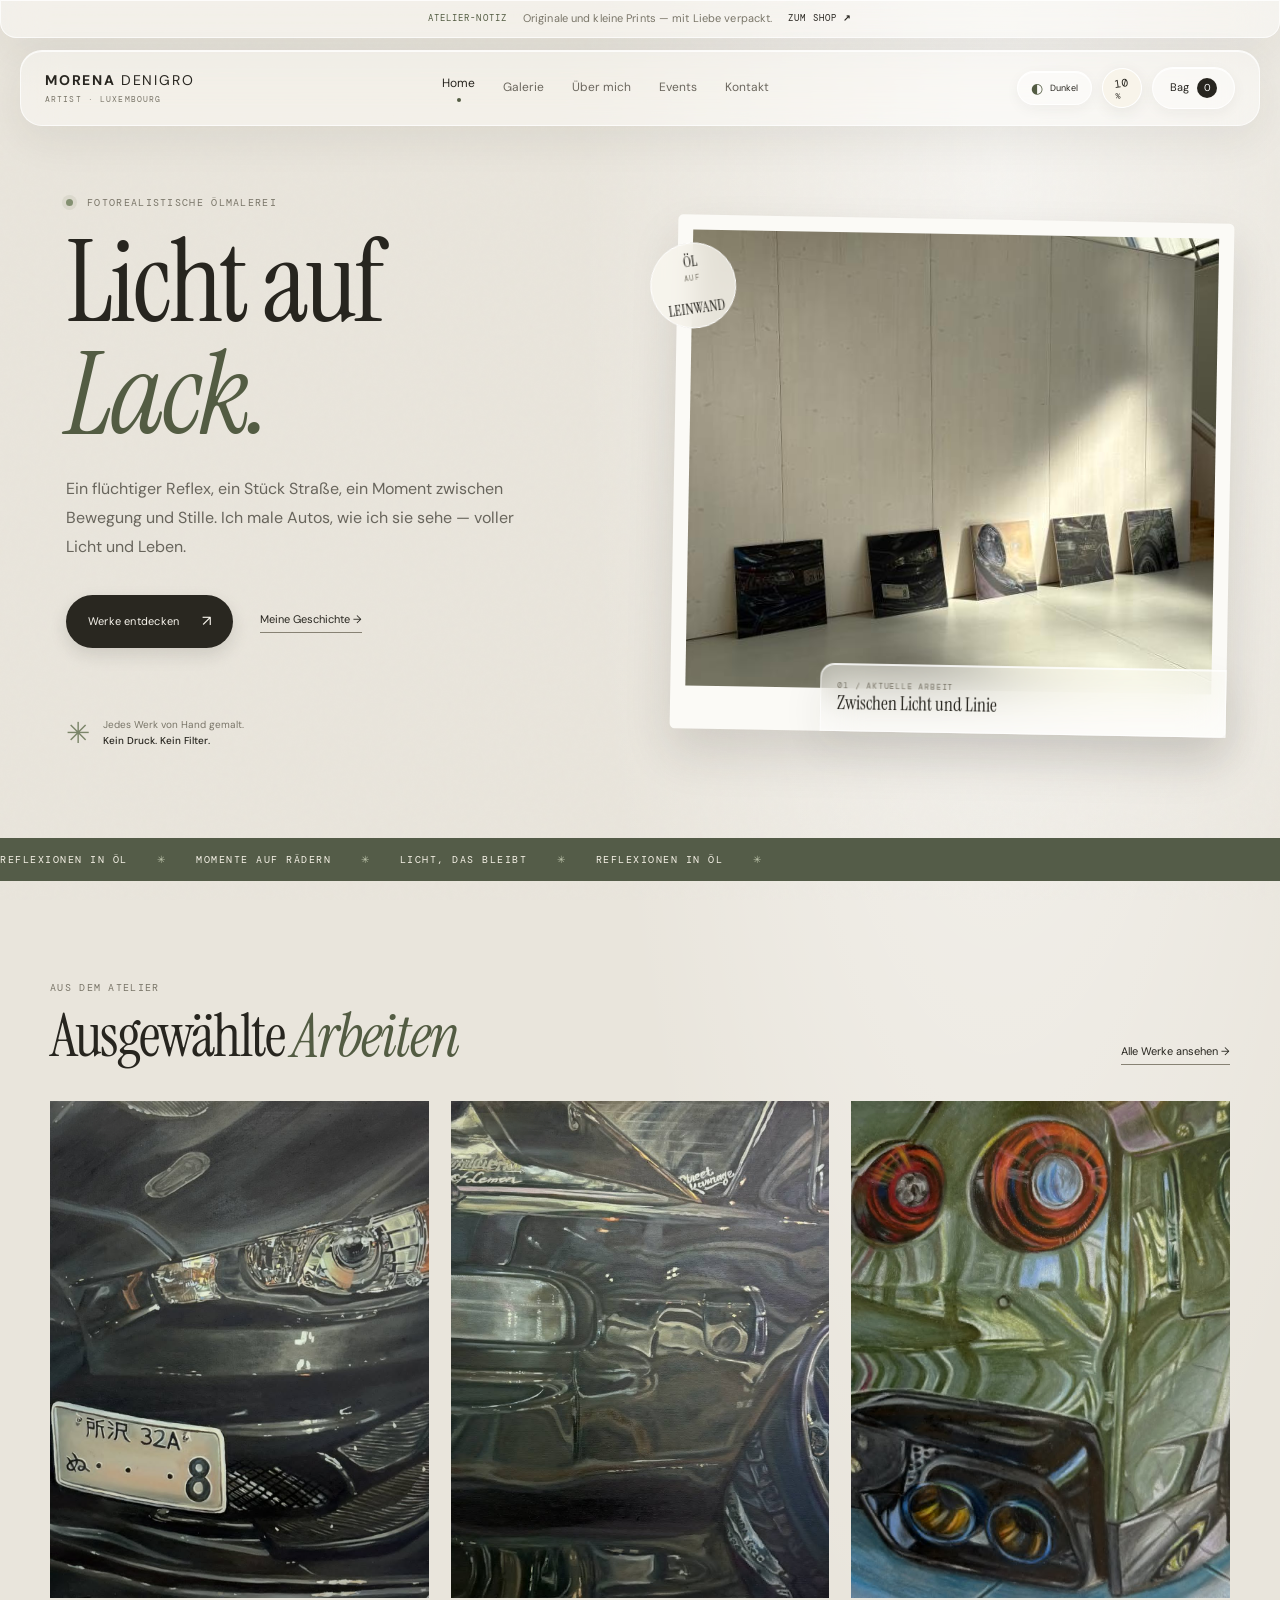
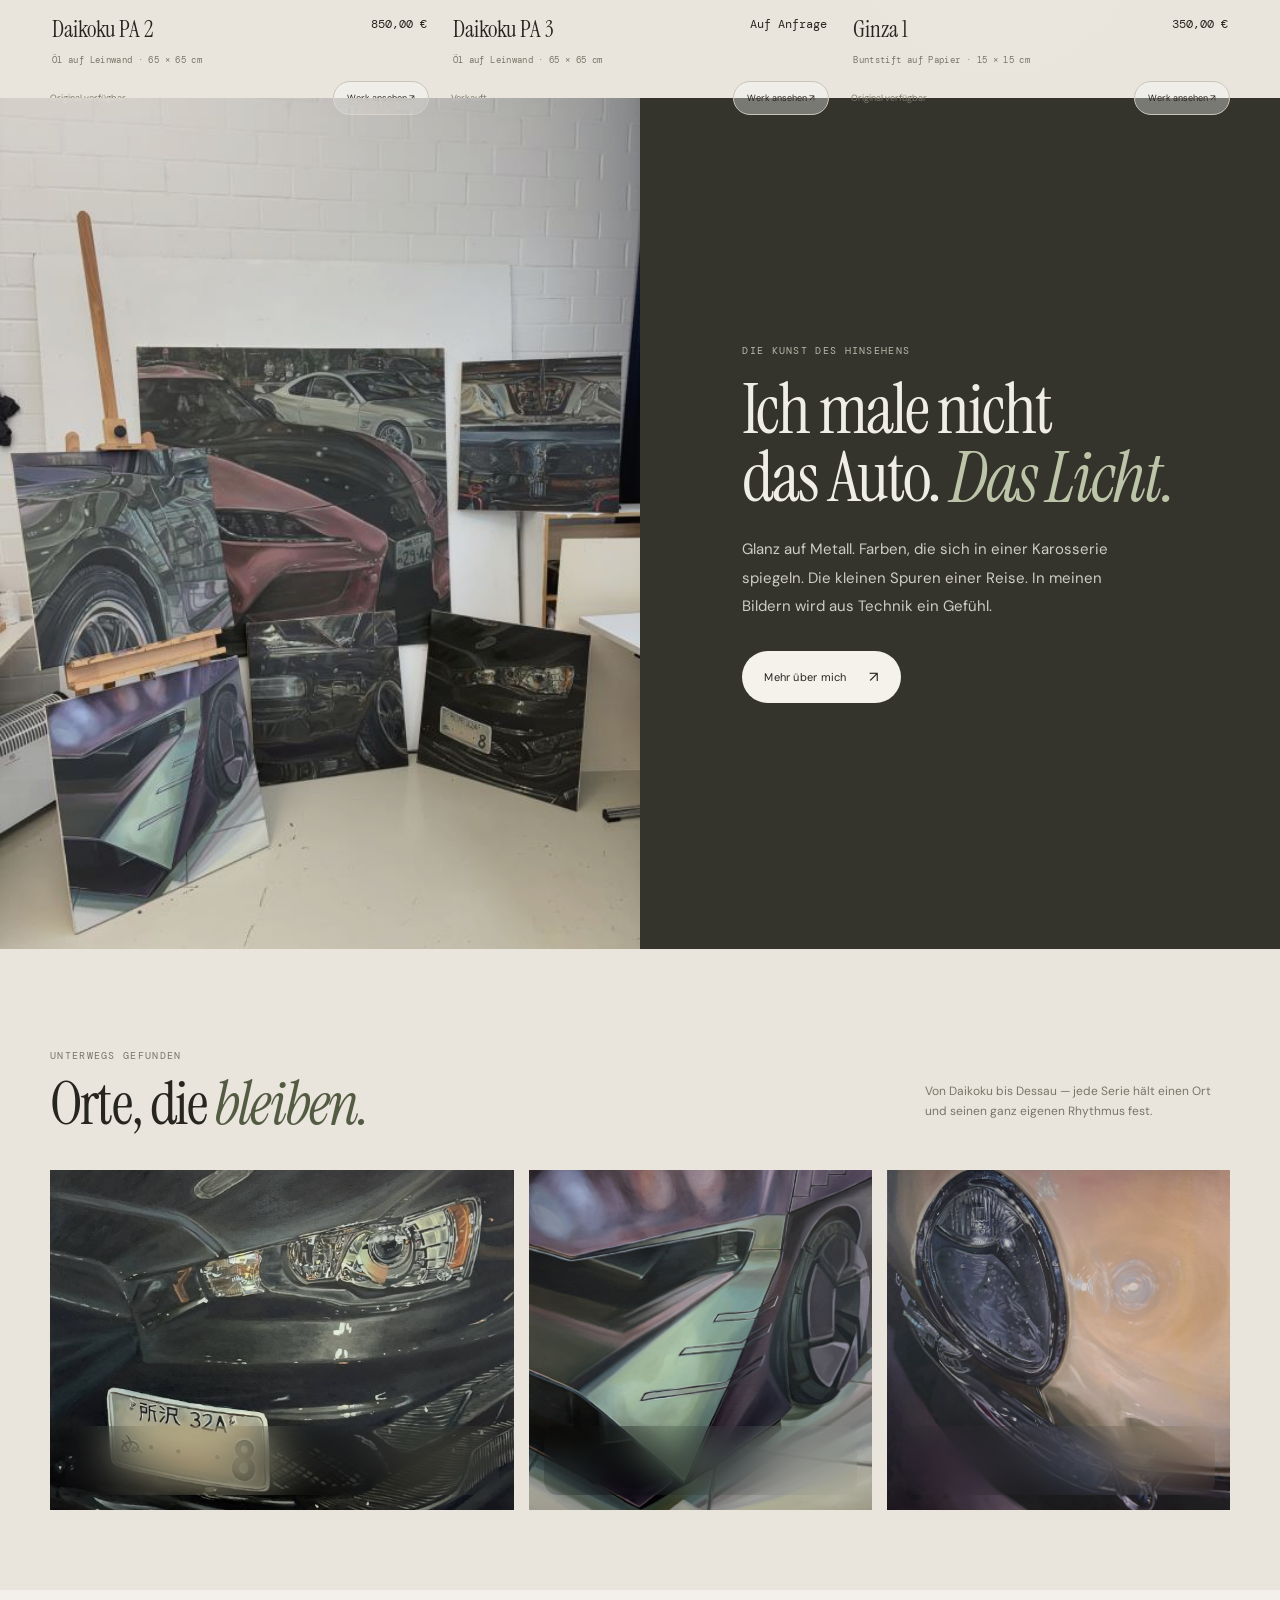
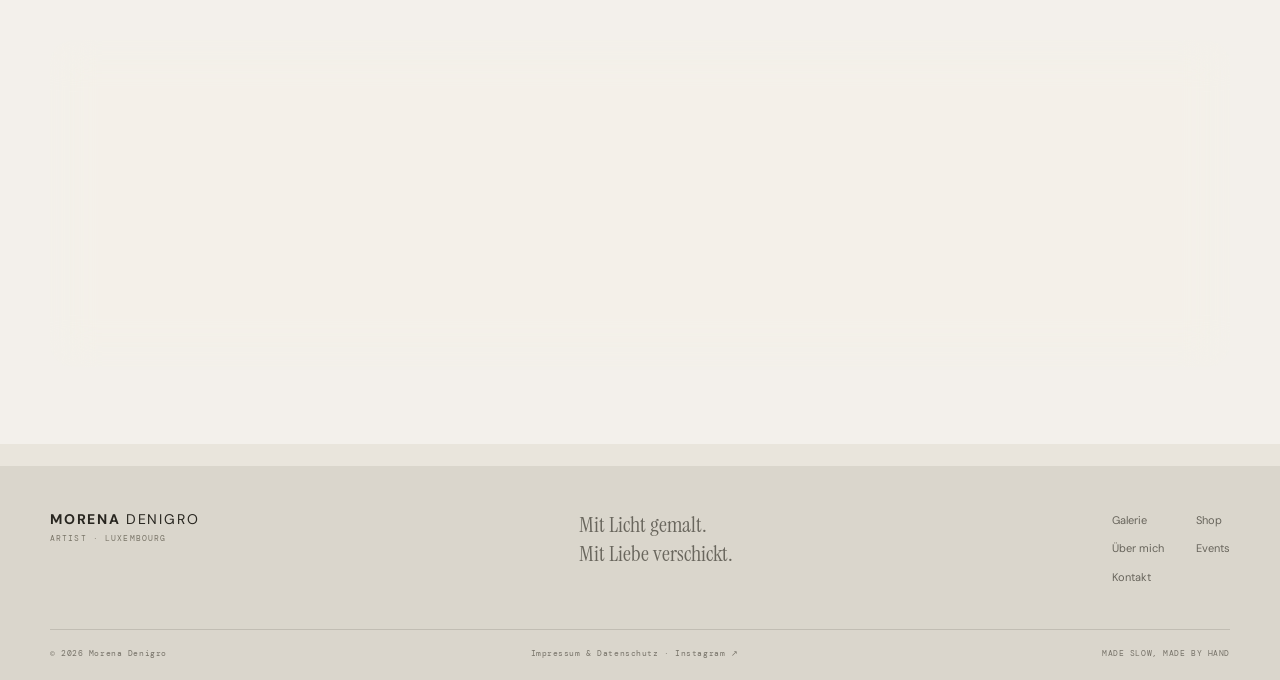
==== index.html @ 73797543 "Publish Morena Denigro artist site" ====
<!doctype html><html lang="de"><head><meta charset="utf-8"><meta name="viewport" content="width=device-width,initial-scale=1"><meta name="theme-color" content="#e9e5dc"><title>Morena Denigro — Licht auf Lack</title><meta name="description" content="Fotorealistische Ölmalerei von Morena Denigro. Originale, Prints und Einblicke ins Atelier."><link rel="preconnect" href="https://fonts.googleapis.com"><link rel="preconnect" href="https://fonts.gstatic.com" crossorigin><link href="https://fonts.googleapis.com/css2?family=DM+Mono:wght@400;500&family=DM+Sans:wght@400;500;600;700&family=Instrument+Serif:ital@0;1&display=swap" rel="stylesheet"><link rel="stylesheet" href="style.css"><script defer src="app.js"></script></head><body><div class="announcement glass"><span>Atelier-Notiz</span><p>Originale und kleine Prints — mit Liebe verpackt.</p><a href="shop.html">Zum Shop <b>↗</b></a></div><header class="site-header glass"><a class="wordmark" href="index.html">MORENA <i>DENIGRO</i><small>ARTIST · LUXEMBOURG</small></a><button class="menu-toggle" aria-label="Menü öffnen">☰</button><nav><a class="active" href="index.html">Home</a><a href="galerie.html">Galerie</a><a href="about.html">Über mich</a><a href="events.html">Events</a><a href="contact.html">Kontakt</a></nav><div class="header-actions"><a class="sale-pill" href="#newsletter">10<span>%</span></a><button class="cart-open glass-button" aria-label="Warenkorb öffnen">Bag <span class="cart-count">0</span></button></div></header>
<main><section class="hero wrap"><div class="hero-copy"><p class="eyebrow"><span class="dot"></span> FOTOREALISTISCHE ÖLMALEREI</p><h1>Licht auf<br><em>Lack.</em></h1><p class="lede">Ein flüchtiger Reflex, ein Stück Straße, ein Moment zwischen Bewegung und Stille. Ich male Autos, wie ich sie sehe — voller Licht und Leben.</p><div class="hero-links"><a class="button button-dark" href="galerie.html">Werke entdecken <span>↗</span></a><a class="text-link" href="about.html">Meine Geschichte <span>→</span></a></div><div class="hero-note"><span class="scribble">✳</span><span>Jedes Werk von Hand gemalt.<br><b>Kein Druck. Kein Filter.</b></span></div></div><div class="hero-art"><img src="bilder/aktuelle-arbeit.jpg" alt="Morenas aktuelle fotorealistische Malerei" fetchpriority="high"><div class="image-caption glass"><span>01 / AKTUELLE ARBEIT</span><b>Zwischen Licht und Linie</b></div><div class="round-seal">ÖL<br><small>AUF</small><br>LEINWAND</div></div></section>
<section class="ticker"><div>REFLEXIONEN IN ÖL <span>✳</span> MOMENTE AUF RÄDERN <span>✳</span> LICHT, DAS BLEIBT <span>✳</span> REFLEXIONEN IN ÖL <span>✳</span></div></section>
<section class="section wrap"><div class="section-head"><div><p class="eyebrow">AUS DEM ATELIER</p><h2>Ausgewählte <em>Arbeiten</em></h2></div><a class="text-link" href="galerie.html">Alle Werke ansehen →</a></div><div class="art-grid featured-grid" data-art-grid="featured"></div></section>
<section class="story-band"><div class="story-image"><img src="bilder/home-atelier.jpg" alt="Einblick in Morenas Atelier" loading="lazy"></div><div class="story-copy"><p class="eyebrow">DIE KUNST DES HINSEHENS</p><h2>Ich male nicht<br>das Auto. <em>Das Licht.</em></h2><p>Glanz auf Metall. Farben, die sich in einer Karosserie spiegeln. Die kleinen Spuren einer Reise. In meinen Bildern wird aus Technik ein Gefühl.</p><a class="button button-light" href="about.html">Mehr über mich <span>↗</span></a></div></section>
<section class="section wrap series-section"><div class="section-head"><div><p class="eyebrow">UNTERWEGS GEFUNDEN</p><h2>Orte, die <em>bleiben.</em></h2></div><p class="section-blurb">Von Daikoku bis Dessau — jede Serie hält einen Ort und seinen ganz eigenen Rhythmus fest.</p></div><div class="series-grid"><a href="galerie.html#daikoku" class="series-card series-one"><img src="bilder/daikoku-2.jpg" alt="Daikoku PA Serie"><span class="glass">01 · JAPAN <b>Daikoku PA</b></span></a><a href="galerie.html#ginza" class="series-card series-two"><img src="bilder/ginza-3.jpg" alt="Ginza Serie"><span class="glass">02 · TOKYO <b>Ginza</b></span></a><a href="galerie.html#singen" class="series-card series-three"><img src="bilder/singen-1.jpg" alt="Singen Serie"><span class="glass">03 · DEUTSCHLAND <b>Singen</b></span></a></div></section>
<section class="newsletter" id="newsletter"><div class="newsletter-inner glass"><div><p class="eyebrow">EIN KLEINES DANKESCHÖN</p><h2>Ein Stück Kunst.<br><em>Zehn Prozent weniger.</em></h2><p>Trag dich mit deiner E-Mail ein und erhalte deinen persönlichen 10%-Gutscheincode für den Shop.</p></div><form class="newsletter-form"><label class="sr-only" for="newsletter-email">Deine E-Mail-Adresse</label><input id="newsletter-email" type="email" placeholder="Deine E-Mail-Adresse" required><button class="button button-dark" type="submit">10% sichern <span>↗</span></button><small>Mit der Anmeldung stimmst du dem Erhalt von Atelier-Post zu.</small><output aria-live="polite"></output></form><span class="newsletter-percent">10%</span></div></section></main>
<footer class="footer"><div class="footer-top"><a class="wordmark" href="index.html">MORENA <i>DENIGRO</i><small>ARTIST · LUXEMBOURG</small></a><p>Mit Licht gemalt.<br>Mit Liebe verschickt.</p><div class="footer-links"><a href="galerie.html">Galerie</a><a href="shop.html">Shop</a><a href="about.html">Über mich</a><a href="events.html">Events</a><a href="contact.html">Kontakt</a></div></div><div class="footer-bottom"><span>© 2026 Morena Denigro</span><span><a href="legal.html">Impressum & Datenschutz</a> · <a href="https://instagram.com/_morenart_" target="_blank" rel="noreferrer">Instagram ↗</a></span><span>MADE SLOW, MADE BY HAND</span></div></footer><div class="cart-overlay" aria-hidden="true"><aside class="cart-panel glass" aria-label="Warenkorb"><div class="cart-heading"><div><p class="eyebrow">DEINE AUSWAHL</p><h2>Warenkorb <span class="cart-count">0</span></h2></div><button class="cart-close" aria-label="Warenkorb schließen">×</button></div><div class="cart-content"></div></aside></div><div class="toast" aria-live="polite"></div></body></html>
---- style.css ----
@import url('https://fonts.googleapis.com/css2?family=DM+Mono:wght@400;500&family=DM+Sans:wght@400;500;600;700&family=Instrument+Serif:ital@0;1&display=swap');
:root{--paper:#e9e5dc;--ink:#27251f;--muted:#797568;--line:#c9c4b8;--moss:#535c43;--cream:#f5f2eb;--serif:'Instrument Serif',Georgia,serif;--sans:'DM Sans',Arial,sans-serif;--mono:'DM Mono',monospace;--wrap:1180px;--ease:cubic-bezier(.22,.7,.22,1)}*{box-sizing:border-box}html{scroll-behavior:smooth}body{margin:0;background:radial-gradient(ellipse at 78% 4%,rgba(255,255,255,.58),transparent 30%),var(--paper);color:var(--ink);font-family:var(--sans);font-size:15px;line-height:1.65}body:before{content:"";position:fixed;inset:0;pointer-events:none;opacity:.09;z-index:-1;background-image:url("data:image/svg+xml,%3Csvg viewBox='0 0 180 180' xmlns='http://www.w3.org/2000/svg'%3E%3Cfilter id='n'%3E%3CfeTurbulence type='fractalNoise' baseFrequency='.8' numOctaves='3' stitchTiles='stitch'/%3E%3C/filter%3E%3Crect width='100%25' height='100%25' filter='url(%23n)' opacity='.22'/%3E%3C/svg%3E")}img{display:block;max-width:100%}a{color:inherit;text-decoration:none}button,input,textarea,select{font:inherit}button{color:inherit}.wrap{width:min(var(--wrap),calc(100% - 56px));margin-inline:auto}.glass{background:rgba(255,255,255,.44);border:1px solid rgba(255,255,255,.7);box-shadow:0 14px 42px rgba(40,37,30,.07),inset 0 1px rgba(255,255,255,.8);backdrop-filter:blur(22px) saturate(145%);-webkit-backdrop-filter:blur(22px) saturate(145%)}.glass-button{border:1px solid rgba(255,255,255,.85);background:rgba(255,255,255,.4);border-radius:99px;padding:10px 17px;cursor:pointer;box-shadow:inset 0 1px rgba(255,255,255,.9),0 4px 14px #28251f0d;transition:.25s}.glass-button:hover{background:#fff9;transform:translateY(-2px)}.announcement{height:38px;border-radius:0 0 16px 16px;border-top:0;display:flex;align-items:center;justify-content:center;gap:16px;font-size:11px;color:var(--muted);letter-spacing:.01em}.announcement>span,.announcement>a{font-family:var(--mono);font-size:9px;letter-spacing:.12em;text-transform:uppercase}.announcement>span{color:var(--moss)}.announcement p{margin:0}.announcement a{color:var(--ink)}.site-header{z-index:20;position:sticky;top:12px;width:min(1240px,calc(100% - 40px));margin:12px auto 0;min-height:76px;border-radius:22px;padding:10px 24px;display:flex;align-items:center;justify-content:space-between;gap:24px}.wordmark{font-size:14px;font-weight:700;letter-spacing:.13em;line-height:1.2;white-space:nowrap}.wordmark i{font-style:normal;font-weight:400}.wordmark small{display:block;margin-top:5px;font:8px var(--mono);letter-spacing:.14em;color:var(--muted)}nav{display:flex;align-items:center;gap:28px}nav a{font-size:12px;color:#6b675e;transition:color .2s}nav a:hover,nav a.active{color:var(--ink)}nav a.active:after{content:"";display:block;margin:5px auto 0;width:4px;height:4px;background:var(--moss);border-radius:50%}.header-actions{display:flex;align-items:center;gap:10px}.sale-pill{width:40px;height:40px;display:grid;place-content:center;border-radius:50%;font:11px var(--mono);background:#f8f4ea;border:1px solid #fff;box-shadow:0 4px 15px #342f2314;transform:rotate(-8deg)}.sale-pill span{font-size:8px;display:inline}.cart-open{font-size:11px}.cart-count{display:inline-grid;place-items:center;margin-left:5px;min-width:20px;height:20px;border-radius:20px;background:var(--ink);color:white;font-size:10px}.menu-toggle{display:none;background:none;border:0;font-size:20px}.eyebrow{font:10px var(--mono);letter-spacing:.13em;text-transform:uppercase;color:var(--muted);margin:0 0 18px}.dot{display:inline-block;background:#849071;width:7px;height:7px;border-radius:50%;margin-right:7px;box-shadow:0 0 0 4px #84907122}h1,h2,h3,p{margin-top:0}h1,h2,h3{font-weight:400}h1,h2{font-family:var(--serif);line-height:.97;letter-spacing:-.03em}h1{font-size:clamp(70px,9vw,126px);margin-bottom:25px}h2{font-size:clamp(46px,6vw,72px);margin-bottom:18px}h3{font-family:var(--serif);font-size:34px}h1 em,h2 em,h3 em{font-weight:400;color:var(--moss)}.lede{font-size:16px;line-height:1.8;color:#68655c;max-width:470px}.hero{min-height:590px;padding-block:70px 82px;display:grid;grid-template-columns:1fr 1.05fr;gap:8%;align-items:center}.hero-copy{position:relative;padding-left:3%}.hero-links{display:flex;align-items:center;gap:27px;margin-top:33px}.button{border:0;border-radius:99px;display:inline-flex;align-items:center;justify-content:center;gap:23px;padding:14px 22px;font-size:11px;letter-spacing:.02em;cursor:pointer;transition:transform .25s,box-shadow .25s}.button:hover{transform:translateY(-2px);box-shadow:0 9px 20px #1e1a161d}.button span{font-size:15px}.button-dark{color:#f8f5ed;background:#292720;box-shadow:0 7px 17px #27251f22}.button-light{color:var(--ink);background:#f5f2eb}.text-link{font-size:11px;border-bottom:1px solid #878274;padding-bottom:4px}.hero-note{display:flex;align-items:center;gap:13px;margin-top:62px;font-size:10px;line-height:1.6;color:var(--muted)}.hero-note b{color:var(--ink);font-weight:500}.scribble{font-size:29px;color:#7b8569}.hero-art{position:relative;max-width:570px;justify-self:end;width:100%;padding:15px 15px 43px;border-radius:5px;background:#fbfaf6;box-shadow:0 24px 48px #29241f24;transform:rotate(1deg)}.hero-art>img{width:100%;height:456px;object-fit:cover}.image-caption{position:absolute;right:0;bottom:0;width:73%;height:68px;padding:10px 16px;display:flex;flex-direction:column;justify-content:center;border-radius:14px 0 0 0}.image-caption span{font:8px var(--mono);letter-spacing:.1em;color:var(--muted)}.image-caption b{font:19px var(--serif);font-weight:400}.round-seal{position:absolute;left:-27px;top:28px;width:86px;height:86px;border:1px solid #fff;border-radius:50%;background:#faf8f1cc;backdrop-filter:blur(14px);display:grid;align-content:center;text-align:center;font:15px/1 var(--serif);transform:rotate(-9deg)}.round-seal small{font:7px var(--mono);letter-spacing:.15em;color:var(--muted);margin-block:4px}.ticker{overflow:hidden;white-space:nowrap;background:#545c48;color:#f6f2e7;padding:15px 0;font:10px var(--mono);letter-spacing:.15em}.ticker div{width:max-content;animation:marquee 30s linear infinite}.ticker span{padding-inline:22px;color:#bfc6ad}@keyframes marquee{to{transform:translateX(-30%)}}.section{padding-block:100px}.section-head{display:flex;align-items:end;justify-content:space-between;margin-bottom:36px;gap:20px}.section-head h2{font-size:60px;margin:0}.section-head .eyebrow{margin-bottom:13px}.art-grid{display:grid;grid-template-columns:repeat(3,1fr);gap:30px 22px}.art-card{min-width:0;position:relative}.art-image{position:relative;aspect-ratio:1/.94;overflow:hidden;background:#d7d2c8;border-radius:4px;cursor:pointer}.art-image img{width:100%;height:100%;object-fit:cover;transition:transform .8s var(--ease)}.art-image:hover img{transform:scale(1.035)}.art-label{position:absolute;left:12px;top:12px;padding:7px 10px;border-radius:20px;font:8px var(--mono);letter-spacing:.08em;text-transform:uppercase}.art-info{display:flex;justify-content:space-between;gap:8px;padding:13px 2px 0}.art-info h3{font-size:23px;margin:0}.art-info p{font:9px var(--mono);letter-spacing:.04em;color:var(--muted);margin:5px 0}.price{font:12px var(--mono);white-space:nowrap;padding-top:5px}.card-actions{display:flex;align-items:center;justify-content:space-between;margin-top:10px}.small-action{border:1px solid var(--line);border-radius:99px;background:#ffffff56;font-size:9px;padding:9px 13px;cursor:pointer}.small-action:hover{background:#fff}.price-select{font:10px var(--mono);background:#fffc;border:1px solid #ddd7ca;border-radius:30px;padding:8px}.art-grid .hidden{display:none}.story-band{display:grid;grid-template-columns:1fr 1fr;background:#34342d;color:#efede5;min-height:500px}.story-image{min-height:500px}.story-image img{width:100%;height:100%;object-fit:cover;opacity:.86}.story-copy{padding:70px clamp(36px,8vw,120px);align-self:center;max-width:640px}.story-copy .eyebrow{color:#b9b8a8}.story-copy h2{font-size:clamp(50px,5.5vw,75px)}.story-copy h2 em{color:#bdc5a8}.story-copy>p:not(.eyebrow){max-width:400px;color:#cfcdc3;line-height:1.9;margin:24px 0 30px}.series-section{padding-bottom:90px}.section-blurb{max-width:305px;color:var(--muted);font-size:12px}.series-grid{display:grid;grid-template-columns:1.15fr .85fr .85fr;gap:15px}.series-card{height:340px;position:relative;overflow:hidden;background:#d1ccc1}.series-card img{width:100%;height:100%;object-fit:cover;transition:transform .7s}.series-card:hover img{transform:scale(1.04)}.series-card>span{position:absolute;left:15px;right:15px;bottom:15px;padding:12px 14px;border-radius:14px;font:8px var(--mono);letter-spacing:.09em;color:#615e55}.series-card b{display:block;color:var(--ink);font:25px var(--serif);letter-spacing:0}.newsletter{padding:40px max(28px,calc((100% - 1180px)/2)) 100px}.newsletter-inner{position:relative;border-radius:24px;padding:50px 6%;display:grid;grid-template-columns:1fr .85fr;gap:8%;align-items:center;overflow:hidden}.newsletter-inner h2{font-size:clamp(46px,5vw,66px)}.newsletter-inner>div>p:not(.eyebrow){max-width:420px;color:var(--muted);font-size:12px}.newsletter-form{position:relative;display:grid;grid-template-columns:1fr auto;gap:10px;z-index:1}.newsletter-form input{min-width:0;border:1px solid #d8d4ca;background:#ffffffaa;border-radius:99px;padding:14px 18px;font-size:11px;outline:none}.newsletter-form input:focus{border-color:#7d876e;box-shadow:0 0 0 3px #82906a22}.newsletter-form small,.newsletter-form output{grid-column:1/-1;font-size:9px;color:var(--muted);padding-left:12px}.newsletter-form output{color:var(--moss);font-size:12px}.newsletter-percent{position:absolute;right:13%;top:-65px;font:200px var(--serif);color:#8d957c12;pointer-events:none}.footer{background:#dad6cc;padding:45px max(28px,calc((100% - 1180px)/2)) 22px}.footer-top{display:flex;justify-content:space-between;align-items:flex-start;padding-bottom:38px}.footer-top>p{font:22px/1.3 var(--serif);color:#69665d}.footer-links{display:grid;grid-template-columns:repeat(2,auto);gap:10px 32px;font-size:11px;color:#67645b}.footer-bottom{border-top:1px solid #c1bdb3;padding-top:18px;display:flex;justify-content:space-between;color:#777369;font:8px var(--mono);letter-spacing:.07em}.footer-bottom a:hover{color:var(--ink)}.page-hero{padding-block:90px 50px}.page-hero h1{font-size:clamp(65px,9vw,112px)}.page-hero .lede{max-width:590px}.filter-bar{position:sticky;top:105px;z-index:5;display:flex;align-items:center;gap:7px;padding:10px 13px;border-radius:18px;margin-bottom:26px;overflow:auto;white-space:nowrap}.filter-bar>span{font:8px var(--mono);letter-spacing:.12em;color:var(--muted);padding:0 11px}.filter{background:none;border:0;border-radius:30px;padding:10px 13px;font-size:10px;cursor:pointer;color:var(--muted)}.filter.active,.filter:hover{background:#fff9;color:var(--ink);box-shadow:0 2px 8px #27251f0c}.filter-bar .text-link{margin-left:auto;padding:9px 8px}.gallery-grid{grid-template-columns:repeat(3,1fr)}.gallery-note,.shipping-note{display:flex;gap:18px;align-items:center;border-radius:20px;padding:23px 27px;margin-block:20px 90px}.gallery-note p,.shipping-note p{margin:0;font-size:11px;color:var(--muted);flex:1}.gallery-note p b,.shipping-note p b{color:var(--ink)}.gallery-note .scribble,.shipping-note>span{font-size:26px;color:var(--moss)}.gallery-note .button{white-space:nowrap}.shop-hero{padding-bottom:28px}.shop-intro{display:flex;align-items:center;gap:24px;margin-bottom:28px}.shop-switch{display:flex;padding:4px;border-radius:99px}.shop-tab{border:0;background:transparent;padding:11px 19px;border-radius:99px;font-size:10px;color:var(--muted);cursor:pointer}.shop-tab.active{background:#fff;color:var(--ink);box-shadow:0 3px 10px #1d191410}.shop-helper{color:var(--muted);font-size:10px;max-width:490px}.shop-grid{grid-template-columns:repeat(3,1fr)}.shop-grid .art-image{aspect-ratio:1/.95}.product-options{display:flex;align-items:center;gap:8px;margin-top:9px}.original-only{font-size:9px;color:var(--muted)}.about-main{display:grid;grid-template-columns:.85fr 1fr;gap:9%;align-items:center;padding-block:15px 100px}.about-portrait{margin:0;position:relative;padding:15px;background:#faf9f4;box-shadow:0 20px 42px #29251f22;transform:rotate(-1.4deg)}.about-portrait img{width:100%;height:540px;object-fit:cover}.about-portrait figcaption{position:absolute;bottom:28px;left:28px;padding:11px 14px;border-radius:12px;font:8px var(--mono);letter-spacing:.1em}.about-text p{color:#67645c;font-size:13px;line-height:1.95}.about-text b{color:var(--ink);font-weight:600}.fact-card{border-radius:17px;padding:20px;margin-top:30px;display:grid;gap:12px}.fact-card span{display:flex;justify-content:space-between;gap:16px;font:8px var(--mono);letter-spacing:.08em;color:var(--muted)}.fact-card b{font:11px var(--sans);letter-spacing:0;color:var(--ink);text-align:right}.process-section{display:grid;grid-template-columns:1fr 1fr;min-height:470px;background:#d9d5ca}.process-section>img{width:100%;height:100%;min-height:470px;object-fit:cover}.process-copy{padding:60px clamp(30px,8vw,120px);align-self:center}.process-copy h2{font-size:clamp(48px,5.5vw,72px)}.process-copy>p:last-child{font-size:12px;line-height:1.9;color:#6b675e;max-width:430px;margin-top:25px}.process-section.reverse{background:#33342e;color:#f4f1e7}.reverse .process-copy .eyebrow{color:#c3c4b5}.reverse h2 em{color:#c3c9b3}.reverse .process-copy>p:last-child{color:#d0cec5}.cv-section{display:grid;grid-template-columns:1fr 1.3fr;gap:10%;padding-block:100px}.cv-section h2{font-size:53px}.timeline article{display:grid;grid-template-columns:70px 1fr;gap:20px;border-bottom:1px solid var(--line);padding:16px 0}.timeline time{font:11px var(--mono);color:var(--moss)}.timeline p{font-size:12px;color:var(--muted);margin:0}.timeline b{color:var(--ink);font-size:13px}.events-list{padding-block:18px 100px}.event-card{border-radius:22px;padding:20px;display:grid;grid-template-columns:minmax(180px,250px) 1fr;gap:35px;margin-bottom:20px;align-items:center}.event-card img{width:100%;max-height:330px;object-fit:contain;background:#ebe7de}.event-card h2{font-size:48px}.event-card>div>p:not(.eyebrow){color:var(--muted);font-size:12px}.event-status{display:inline-block;margin-top:12px;padding:6px 9px;border-radius:30px;background:#e3e2d8;font:8px var(--mono);letter-spacing:.1em}.event-follow{padding:65px 20px;text-align:center}.event-follow p:not(.eyebrow){color:var(--muted);font-size:12px}.contact-layout{display:grid;grid-template-columns:.8fr 1fr;gap:7%;padding-block:10px 100px}.contact-side{display:grid;align-content:start;gap:12px}.contact-card{display:flex;align-items:center;gap:15px;padding:16px;border-radius:17px}.contact-card>span:nth-child(2){display:grid;flex:1}.contact-card small{font:8px var(--mono);letter-spacing:.13em;color:var(--muted)}.contact-card b{font-size:12px;font-weight:500}.contact-icon{width:42px;height:42px;display:grid;place-items:center;background:#fff9;border-radius:50%;font-size:17px}.contact-quote{margin-top:40px;padding:20px}.contact-quote .scribble{font-size:28px}.contact-quote p{font:27px/1.2 var(--serif);max-width:300px}.contact-form{border-radius:22px;padding:29px;display:grid;gap:17px}.contact-form label{display:grid;gap:7px;font-size:10px;color:var(--muted)}.contact-form input,.contact-form textarea,.contact-form select{border:1px solid #d5d0c5;background:#ffffff99;border-radius:12px;padding:11px 13px;outline:none;font-size:11px;color:var(--ink)}.contact-form input:focus,.contact-form textarea:focus,.contact-form select:focus{border-color:#788568;box-shadow:0 0 0 3px #83906b22}.contact-form textarea{resize:vertical}.contact-form small,.contact-form output{font-size:9px;color:var(--muted)}.legal-content{padding-bottom:100px;max-width:850px}.legal-content article{border-bottom:1px solid var(--line);padding:30px 0}.legal-content h2{font-size:39px}.legal-content article>p:not(.eyebrow){font-size:12px;color:#656158;line-height:1.9}.cart-overlay{position:fixed;inset:0;z-index:40;background:#1f1d1866;backdrop-filter:blur(5px);opacity:0;visibility:hidden;transition:.3s}.cart-overlay.open{opacity:1;visibility:visible}.cart-panel{position:absolute;right:0;top:0;height:100%;width:min(460px,100%);padding:28px;transform:translateX(30px);transition:.35s var(--ease);display:flex;flex-direction:column;background:rgba(245,243,236,.9);border-radius:26px 0 0 26px}.cart-overlay.open .cart-panel{transform:none}.cart-heading{display:flex;justify-content:space-between;align-items:center;border-bottom:1px solid #d5d0c5;padding-bottom:18px}.cart-heading .eyebrow{margin:0 0 6px}.cart-heading h2{font-size:34px;margin:0}.cart-close{width:38px;height:38px;border:1px solid #ddd8cd;background:#ffffff88;border-radius:50%;font-size:22px;cursor:pointer}.cart-content{overflow:auto;flex:1;padding:12px 0}.cart-empty{text-align:center;padding:75px 10px;color:var(--muted);font:17px var(--serif)}.cart-item{display:grid;grid-template-columns:66px 1fr auto;gap:12px;align-items:center;padding:13px 0;border-bottom:1px solid #ddd8cd}.cart-item img{width:66px;height:66px;object-fit:cover;border-radius:5px}.cart-item b{font:20px var(--serif)}.cart-item small{display:block;color:var(--muted);font:8px var(--mono)}.cart-item .item-price{font:10px var(--mono)}.qty{display:flex;align-items:center;gap:8px;margin-top:6px}.qty button{width:23px;height:23px;border:1px solid #d4d0c5;background:#fff9;border-radius:50%;cursor:pointer}.remove-item{border:0;background:none;color:var(--muted);font-size:9px;cursor:pointer}.shipping-select{display:grid;gap:8px;margin-top:18px}.shipping-select label{display:flex;justify-content:space-between;align-items:center;padding:11px 13px;border:1px solid #d8d4ca;border-radius:12px;background:#ffffff80;font-size:10px}.shipping-select .insurance{border-color:#b5bca7;background:#f8f8f0}.shipping-select input{accent-color:var(--moss)}.cart-summary{margin-top:auto;border-top:1px solid #d5d0c5;padding-top:17px}.summary-line{display:flex;justify-content:space-between;font-size:10px;color:var(--muted);padding:5px 0}.summary-line.total{font-size:14px;color:var(--ink);font-weight:600;padding-top:11px}.cart-checkout{width:100%;margin-top:13px}.cart-footnote{font-size:8px;color:var(--muted);line-height:1.5;text-align:center}.toast{position:fixed;bottom:24px;left:50%;transform:translate(-50%,15px);opacity:0;z-index:60;background:#2a2923;color:#fff;padding:11px 19px;border-radius:99px;font-size:10px;transition:.25s;pointer-events:none}.toast.show{opacity:1;transform:translate(-50%,0)}.sr-only{position:absolute;width:1px;height:1px;padding:0;margin:-1px;overflow:hidden;clip:rect(0,0,0,0);white-space:nowrap;border:0}
@media(max-width:900px){nav{gap:15px}.site-header{padding-inline:17px}.hero{gap:5%}.hero-art>img{height:390px}.section-head h2{font-size:50px}.about-main{gap:5%}.about-portrait img{height:440px}.newsletter-inner{padding:40px}.art-grid{gap:25px 14px}}
@media(max-width:680px){.wrap{width:calc(100% - 36px)}.announcement{gap:9px;font-size:9px}.announcement p{max-width:55%;overflow:hidden;text-overflow:ellipsis;white-space:nowrap}.site-header{width:calc(100% - 22px);top:7px;margin-top:7px;min-height:62px;padding:8px 13px;border-radius:18px}.wordmark{font-size:12px}.wordmark small{font-size:7px}.menu-toggle{display:block;margin-left:auto}.site-header nav{display:none;position:absolute;left:0;right:0;top:68px;padding:17px;border-radius:18px;flex-direction:column;align-items:stretch;gap:0;background:#f1efe8f2;backdrop-filter:blur(20px);box-shadow:0 15px 30px #2222}.site-header nav.open{display:flex}.site-header nav a{padding:12px}.site-header nav a.active:after{display:none}.header-actions{gap:6px}.sale-pill{width:34px;height:34px}.cart-open{padding:7px 10px}.hero{grid-template-columns:1fr;padding-block:66px 53px;gap:43px}.hero-copy{padding-left:0}.hero h1{font-size:83px}.hero-note{margin-top:34px}.hero-art{justify-self:center;width:95%}.hero-art>img{height:340px}.round-seal{width:72px;height:72px;left:-15px}.section{padding-block:68px}.section-head{align-items:start;flex-direction:column;margin-bottom:25px}.section-head h2{font-size:48px}.section-head .text-link{align-self:flex-end}.art-grid,.gallery-grid,.shop-grid{grid-template-columns:repeat(2,minmax(0,1fr));gap:24px 12px}.art-info h3{font-size:18px}.art-info{padding-top:8px}.price{font-size:9px}.art-label{font-size:7px;left:7px;top:7px;padding:6px 8px}.small-action{font-size:8px;padding:8px 10px}.story-band{grid-template-columns:1fr}.story-image{min-height:300px;height:300px}.story-copy{padding:48px 25px 53px}.series-grid{grid-template-columns:1fr 1fr}.series-card{height:230px}.series-card:first-child{grid-column:span 2;height:270px}.series-card>span{left:8px;right:8px;bottom:8px;padding:9px;border-radius:11px}.series-card b{font-size:20px}.newsletter{padding:15px 18px 65px}.newsletter-inner{padding:30px 22px;grid-template-columns:1fr;gap:22px;border-radius:18px}.newsletter-inner h2{font-size:48px}.newsletter-form{grid-template-columns:1fr}.newsletter-form .button{width:100%}.newsletter-form small,.newsletter-form output{grid-column:auto}.newsletter-percent{font-size:120px;right:0;top:-45px}.footer{padding:36px 20px 18px}.footer-top{display:grid;grid-template-columns:1fr 1fr;gap:25px}.footer-top>p{font-size:18px}.footer-links{gap:9px 15px}.footer-bottom{gap:12px;flex-wrap:wrap;font-size:7px}.footer-bottom span:last-child{display:none}.page-hero{padding-block:64px 36px}.page-hero h1{font-size:70px}.page-hero .lede{font-size:14px}.filter-bar{top:80px;margin-inline:-2px}.filter-bar>span{display:none}.filter{padding:9px}.filter-bar .text-link{display:none}.gallery-note,.shipping-note{margin-bottom:62px;padding:17px;gap:11px;flex-wrap:wrap}.gallery-note p,.shipping-note p{flex-basis:75%}.gallery-note .button{margin-left:auto}.shop-intro{align-items:flex-start;flex-direction:column;gap:13px}.about-main{grid-template-columns:1fr;padding-bottom:60px;gap:30px}.about-portrait{max-width:440px}.about-portrait img{height:410px}.process-section,.process-section.reverse{grid-template-columns:1fr}.process-section>img{height:330px;min-height:0;order:0}.process-copy{padding:44px 25px}.reverse .process-copy{order:1}.cv-section{grid-template-columns:1fr;gap:20px;padding-block:62px}.cv-section h2{font-size:45px}.event-card{grid-template-columns:110px 1fr;gap:16px;padding:12px;border-radius:16px}.event-card img{max-height:180px}.event-card h2{font-size:31px}.event-card .eyebrow{font-size:7px}.event-card>div>p:not(.eyebrow){font-size:10px}.events-list{padding-bottom:60px}.contact-layout{grid-template-columns:1fr;gap:25px;padding-bottom:65px}.contact-form{padding:22px}.legal-content{padding-bottom:60px}.legal-content h2{font-size:34px}.cart-panel{padding:20px;border-radius:21px 0 0 21px}.cart-heading h2{font-size:29px}}
@media(prefers-reduced-motion:reduce){*,*:before,*:after{scroll-behavior:auto!important;animation-duration:.01ms!important;transition-duration:.01ms!important}}
/* Liquid-glass appearance control and compact native-feeling mobile tab bar. */
.appearance-toggle{display:inline-flex;align-items:center;gap:7px;padding:9px 13px;font-size:9px;color:var(--ink)}.theme-mark{font-size:14px;line-height:1;color:var(--moss)}.mobile-dock{display:none}
html[data-theme="dark"]{--paper:#11120f;--ink:#f1eee5;--muted:#aaa797;--line:#3c3d34;--moss:#c2c9a8;--cream:#1b1c18;color-scheme:dark;background:#11120f}
html[data-theme="dark"] body{background:radial-gradient(ellipse at 78% 4%,rgba(255,255,255,.08),transparent 30%),var(--paper);color:var(--ink)}
html[data-theme="dark"] .glass{background:rgba(42,43,37,.58);border-color:rgba(255,255,255,.11);box-shadow:0 14px 42px rgba(0,0,0,.2),inset 0 1px rgba(255,255,255,.08)}
html[data-theme="dark"] .announcement{color:#bbb8ac}
html[data-theme="dark"] .announcement a,html[data-theme="dark"] nav a.active,html[data-theme="dark"] nav a:hover{color:var(--ink)}
html[data-theme="dark"] .site-header nav.open{background:rgba(29,30,26,.96)}
html[data-theme="dark"] .sale-pill{background:#303229;border-color:#4c4e41;color:#e8e6dc}
html[data-theme="dark"] .glass-button{background:rgba(255,255,255,.08);border-color:rgba(255,255,255,.14);color:var(--ink)}
html[data-theme="dark"] .lede,html[data-theme="dark"] .hero-note,html[data-theme="dark"] .art-info p,html[data-theme="dark"] .section-blurb,html[data-theme="dark"] .shop-helper,html[data-theme="dark"] .gallery-note p,html[data-theme="dark"] .shipping-note p,html[data-theme="dark"] .about-text p,html[data-theme="dark"] .process-copy>p:last-child,html[data-theme="dark"] .timeline p,html[data-theme="dark"] .event-card>div>p:not(.eyebrow),html[data-theme="dark"] .legal-content article>p:not(.eyebrow){color:#b9b6aa}
html[data-theme="dark"] .hero-art{background:#25251f;box-shadow:0 24px 48px #0007}
html[data-theme="dark"] .image-caption{background:rgba(30,31,27,.72);border-color:#ffffff24;color:var(--ink)}
html[data-theme="dark"] .round-seal{background:rgba(35,36,30,.72);border-color:#ffffff3d;color:var(--ink)}
html[data-theme="dark"] .button-dark{background:#e9e7dd;color:#20211c}
html[data-theme="dark"] .button-light{background:#e8e6dc;color:#20211c}
html[data-theme="dark"] .story-band,html[data-theme="dark"] .reverse{background:#24251f;color:#f1eee5}
html[data-theme="dark"] .series-card>span{color:#d7d4c9}
html[data-theme="dark"] .series-card b,html[data-theme="dark"] .card-actions,html[data-theme="dark"] .art-info h3{color:var(--ink)}
html[data-theme="dark"] .newsletter-form input,html[data-theme="dark"] .contact-form input,html[data-theme="dark"] .contact-form textarea,html[data-theme="dark"] .contact-form select,html[data-theme="dark"] .price-select{background:#292a24;color:var(--ink);border-color:#4a4b41}
html[data-theme="dark"] .footer{background:#1d1e19;color:var(--ink)}
html[data-theme="dark"] .footer-top>p,html[data-theme="dark"] .footer-links,html[data-theme="dark"] .footer-bottom{color:#aaa797}
html[data-theme="dark"] .footer-bottom{border-color:#3d3e35}
html[data-theme="dark"] .filter-bar{background:rgba(36,37,31,.83)}
html[data-theme="dark"] .filter.active,html[data-theme="dark"] .filter:hover,html[data-theme="dark"] .shop-tab.active{background:#44463c;color:var(--ink)}
html[data-theme="dark"] .small-action,html[data-theme="dark"] .cart-close,html[data-theme="dark"] .contact-icon{background:#303129;border-color:#4a4b41;color:var(--ink)}
html[data-theme="dark"] .about-portrait{background:#25251f}
html[data-theme="dark"] .process-section{background:#292a24}
html[data-theme="dark"] .event-status{background:#3c3e34;color:#e4e2d8}
html[data-theme="dark"] .timeline article,html[data-theme="dark"] .legal-content article{border-color:#3d3e35}
html[data-theme="dark"] .shipping-select label{background:#292a24;border-color:#46473e;color:var(--ink)}
html[data-theme="dark"] .shipping-select .insurance{background:#35382d;border-color:#676d55}
html[data-theme="dark"] .summary-line,html[data-theme="dark"] .cart-footnote{color:#afac9f}
html[data-theme="dark"] .cart-panel{background:rgba(29,30,25,.96)}
@media(max-width:680px){.appearance-toggle{width:35px;height:35px;justify-content:center;padding:0;border-radius:50%;font-size:0}.theme-mark{font-size:14px}.theme-label{display:none}.mobile-dock{display:flex;position:fixed;z-index:30;left:50%;bottom:max(12px,env(safe-area-inset-bottom));transform:translateX(-50%);width:min(390px,calc(100% - 28px));padding:7px 9px;border-radius:24px;justify-content:space-around;gap:2px;background:rgba(249,248,244,.76);border:1px solid rgba(255,255,255,.82);box-shadow:0 11px 35px rgba(29,27,22,.18),inset 0 1px rgba(255,255,255,.9);backdrop-filter:blur(28px) saturate(165%);-webkit-backdrop-filter:blur(28px) saturate(165%)}.mobile-dock a{min-width:68px;display:grid;justify-items:center;gap:2px;padding:6px 12px;border-radius:16px;color:#79766d;font-size:9px;line-height:1.2}.mobile-dock a.current{background:rgba(255,255,255,.68);color:var(--ink);box-shadow:0 2px 8px #25231b12}.dock-dot{width:5px;height:5px;border-radius:50%;background:transparent}.mobile-dock a.current .dock-dot{background:var(--moss)}body{padding-bottom:80px}.site-header{gap:7px}.header-actions{gap:4px}.cart-open{font-size:10px}.hero{padding-top:52px}.hero h1{font-size:72px}.hero .lede{font-size:14px;line-height:1.7}.hero-links{gap:17px}.button{padding:13px 17px}.section-head h2{font-size:43px}.story-copy h2{font-size:51px}}
html[data-theme="dark"] .mobile-dock{background:rgba(43,44,38,.78);border-color:rgba(255,255,255,.13);box-shadow:0 11px 35px rgba(0,0,0,.42),inset 0 1px rgba(255,255,255,.08)}
html[data-theme="dark"] .mobile-dock a{color:#b2b0a5}
html[data-theme="dark"] .mobile-dock a.current{background:rgba(255,255,255,.11);color:#f1eee5}
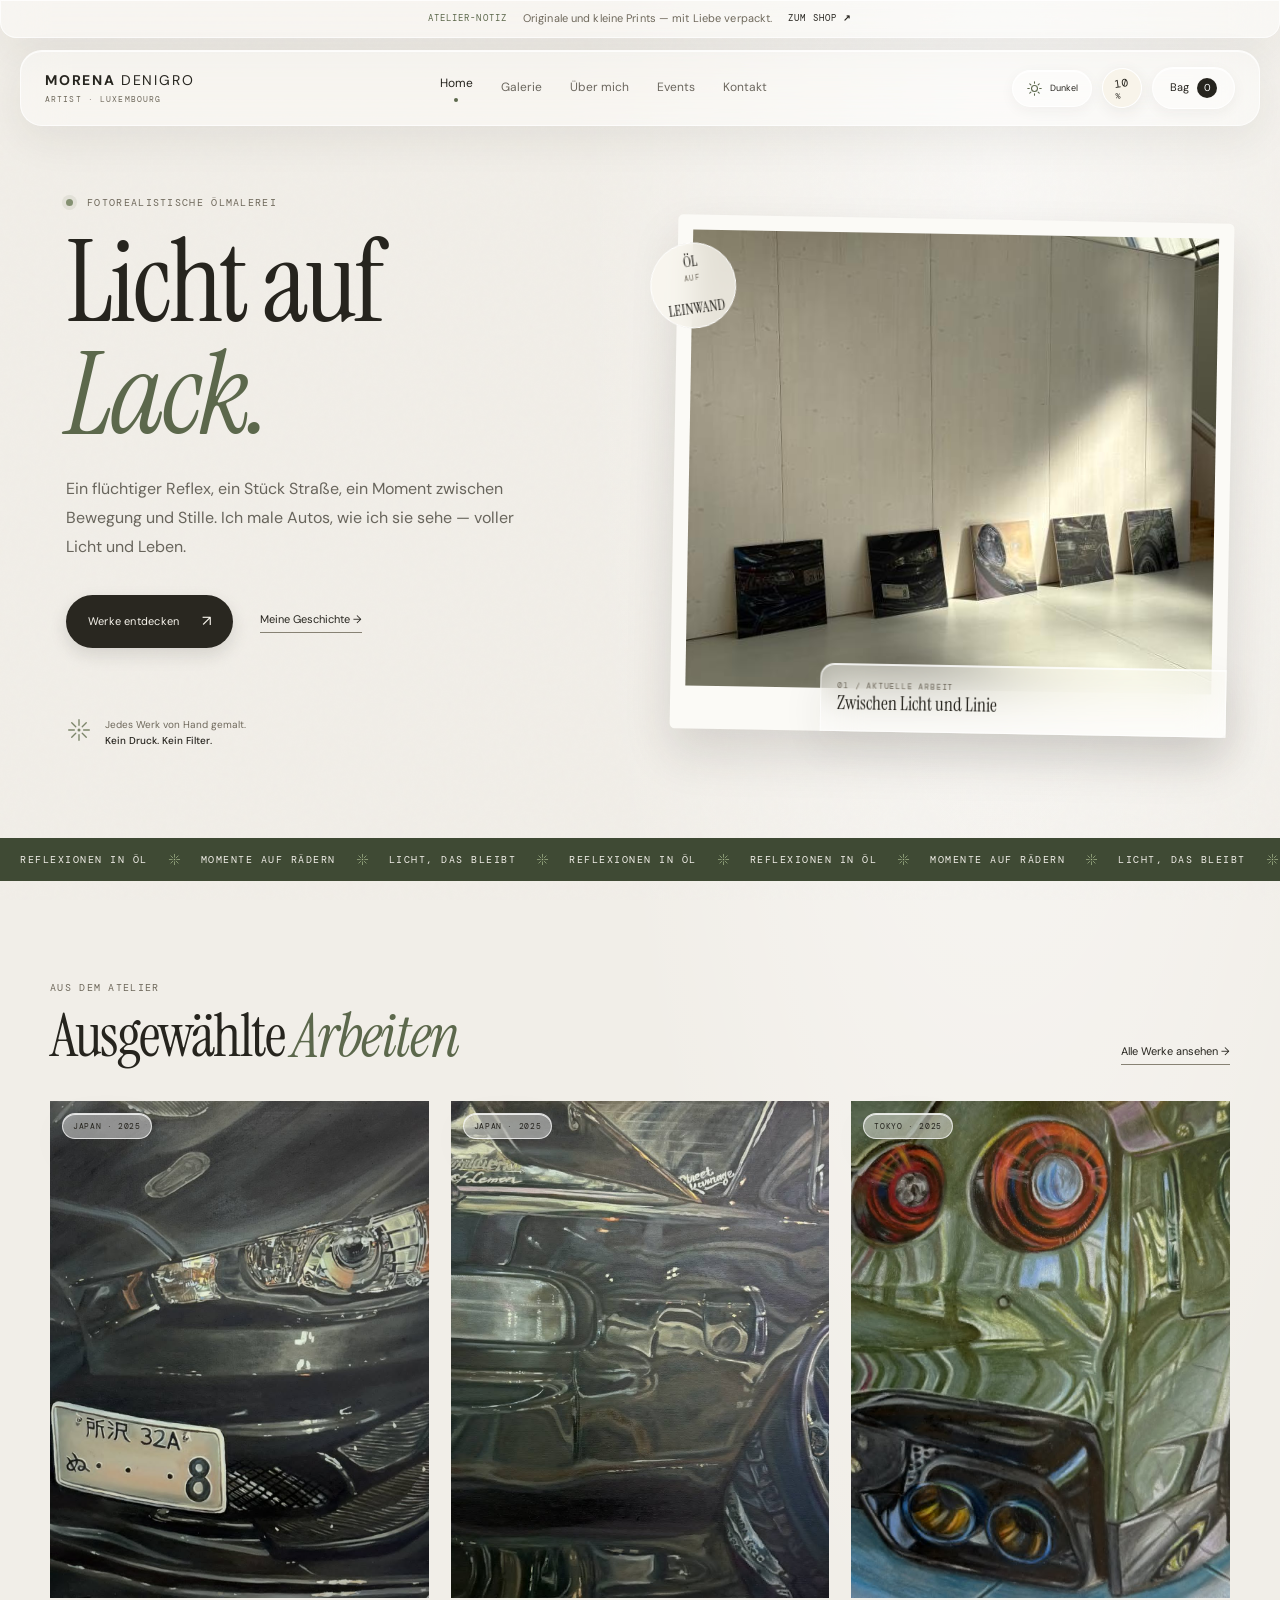
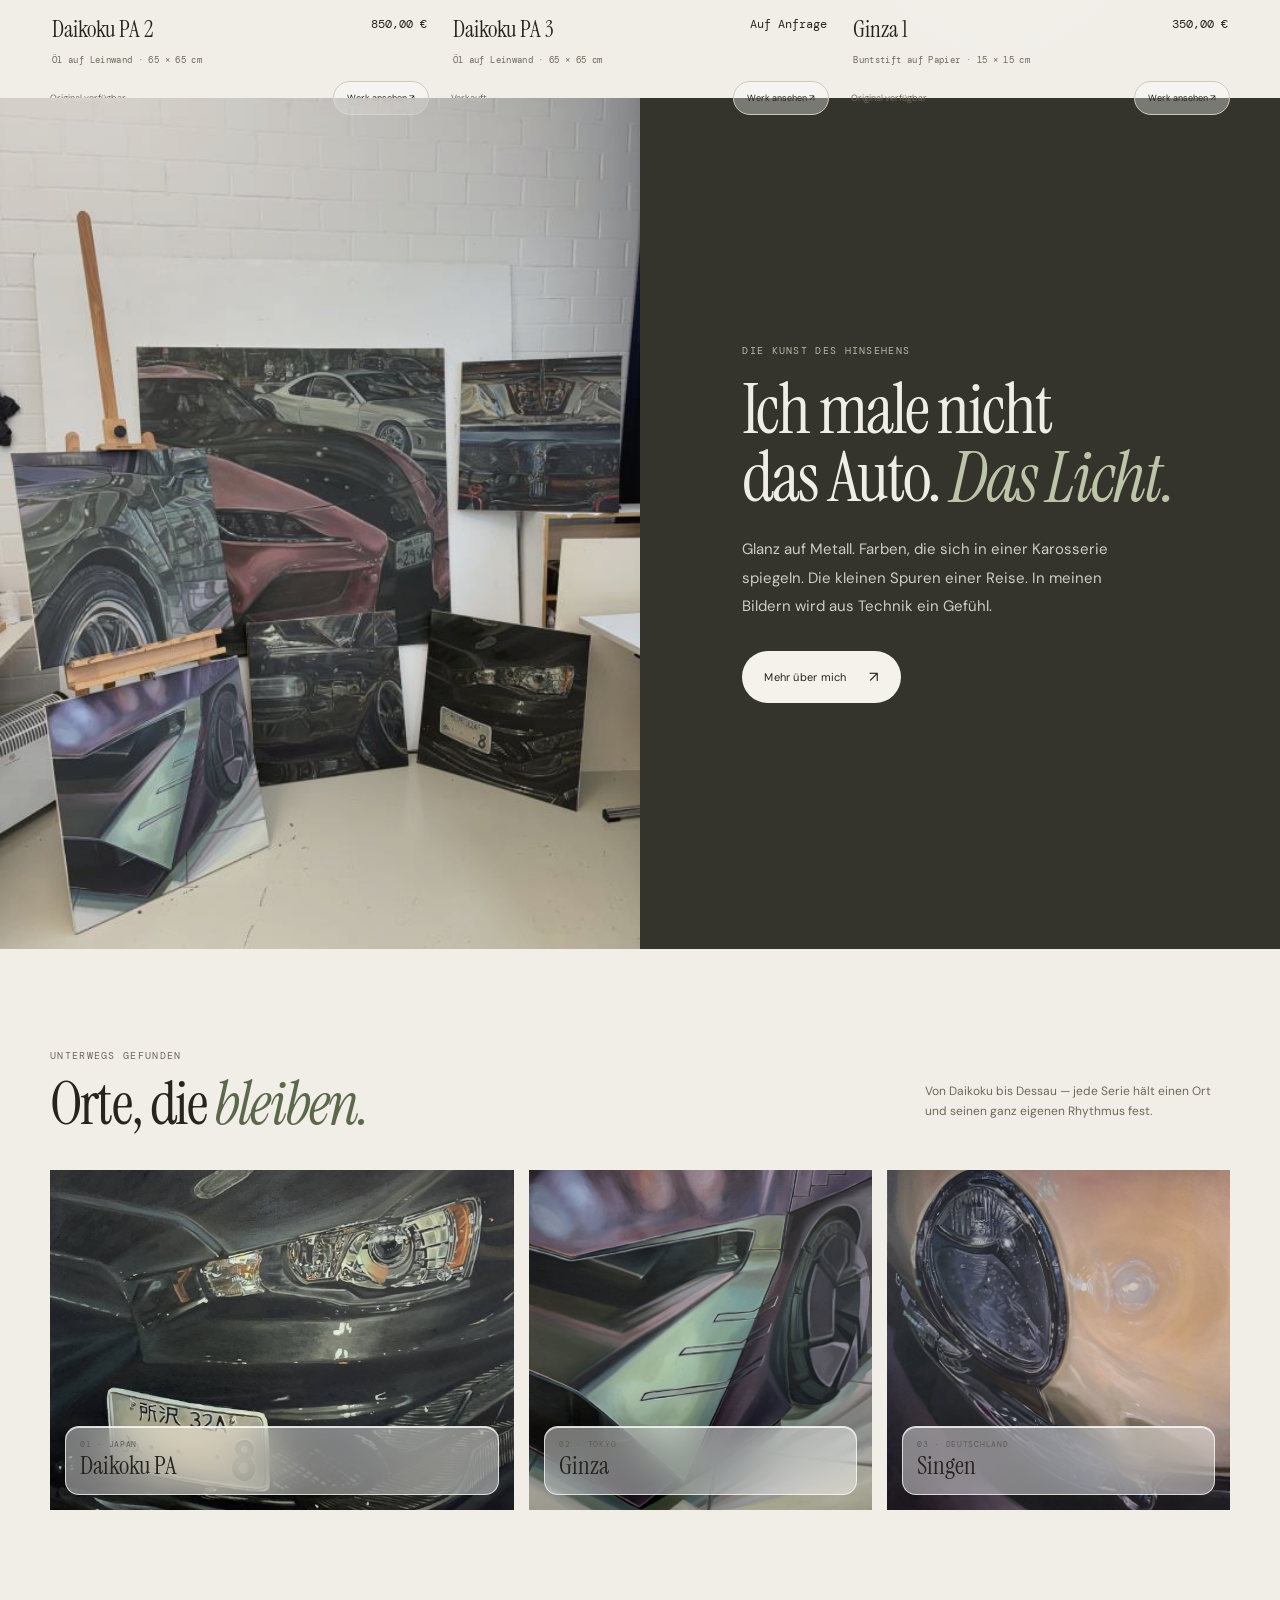
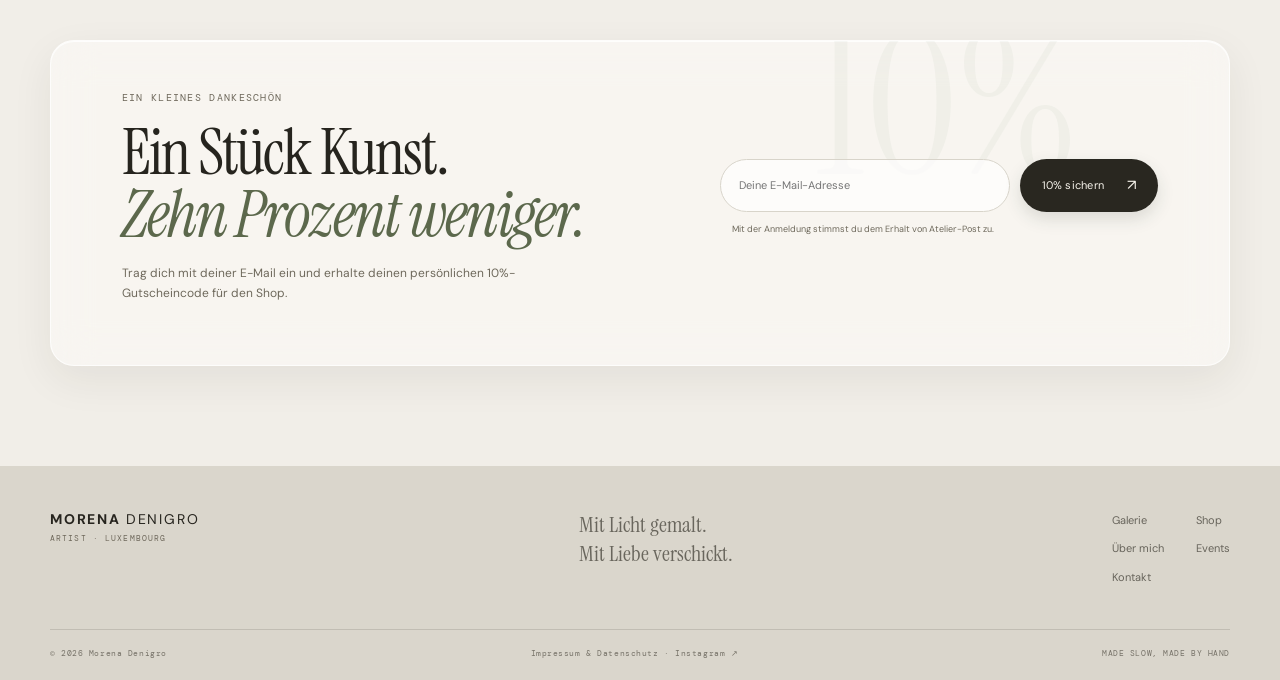
==== commit 74877fbd: "Polish mobile homepage layout" ====
--- a/index.html
+++ b/index.html
@@ -1,6 +1,6 @@
-<!doctype html><html lang="de"><head><meta charset="utf-8"><meta name="viewport" content="width=device-width,initial-scale=1"><meta name="theme-color" content="#e9e5dc"><title>Morena Denigro — Licht auf Lack</title><meta name="description" content="Fotorealistische Ölmalerei von Morena Denigro. Originale, Prints und Einblicke ins Atelier."><link rel="preconnect" href="https://fonts.googleapis.com"><link rel="preconnect" href="https://fonts.gstatic.com" crossorigin><link href="https://fonts.googleapis.com/css2?family=DM+Mono:wght@400;500&family=DM+Sans:wght@400;500;600;700&family=Instrument+Serif:ital@0;1&display=swap" rel="stylesheet"><link rel="stylesheet" href="style.css"><script defer src="app.js"></script></head><body><div class="announcement glass"><span>Atelier-Notiz</span><p>Originale und kleine Prints — mit Liebe verpackt.</p><a href="shop.html">Zum Shop <b>↗</b></a></div><header class="site-header glass"><a class="wordmark" href="index.html">MORENA <i>DENIGRO</i><small>ARTIST · LUXEMBOURG</small></a><button class="menu-toggle" aria-label="Menü öffnen">☰</button><nav><a class="active" href="index.html">Home</a><a href="galerie.html">Galerie</a><a href="about.html">Über mich</a><a href="events.html">Events</a><a href="contact.html">Kontakt</a></nav><div class="header-actions"><a class="sale-pill" href="#newsletter">10<span>%</span></a><button class="cart-open glass-button" aria-label="Warenkorb öffnen">Bag <span class="cart-count">0</span></button></div></header>
-<main><section class="hero wrap"><div class="hero-copy"><p class="eyebrow"><span class="dot"></span> FOTOREALISTISCHE ÖLMALEREI</p><h1>Licht auf<br><em>Lack.</em></h1><p class="lede">Ein flüchtiger Reflex, ein Stück Straße, ein Moment zwischen Bewegung und Stille. Ich male Autos, wie ich sie sehe — voller Licht und Leben.</p><div class="hero-links"><a class="button button-dark" href="galerie.html">Werke entdecken <span>↗</span></a><a class="text-link" href="about.html">Meine Geschichte <span>→</span></a></div><div class="hero-note"><span class="scribble">✳</span><span>Jedes Werk von Hand gemalt.<br><b>Kein Druck. Kein Filter.</b></span></div></div><div class="hero-art"><img src="bilder/aktuelle-arbeit.jpg" alt="Morenas aktuelle fotorealistische Malerei" fetchpriority="high"><div class="image-caption glass"><span>01 / AKTUELLE ARBEIT</span><b>Zwischen Licht und Linie</b></div><div class="round-seal">ÖL<br><small>AUF</small><br>LEINWAND</div></div></section>
-<section class="ticker"><div>REFLEXIONEN IN ÖL <span>✳</span> MOMENTE AUF RÄDERN <span>✳</span> LICHT, DAS BLEIBT <span>✳</span> REFLEXIONEN IN ÖL <span>✳</span></div></section>
+<!doctype html><html lang="de"><head><meta charset="utf-8"><meta name="viewport" content="width=device-width,initial-scale=1"><meta name="theme-color" content="#F1EEE8"><title>Morena Denigro — Licht auf Lack</title><meta name="description" content="Fotorealistische Ölmalerei von Morena Denigro. Originale, Prints und Einblicke ins Atelier."><link rel="preconnect" href="https://fonts.googleapis.com"><link rel="preconnect" href="https://fonts.gstatic.com" crossorigin><link href="https://fonts.googleapis.com/css2?family=DM+Mono:wght@400;500&family=DM+Sans:wght@400;500;600;700&family=Instrument+Serif:ital@0;1&display=swap" rel="stylesheet"><link rel="stylesheet" href="style.css"><script defer src="app.js"></script></head><body><div class="announcement glass"><span>Atelier-Notiz</span><p>Originale und kleine Prints — mit Liebe verpackt.</p><a href="shop.html">Zum Shop <b>↗</b></a></div><header class="site-header glass"><a class="wordmark" href="index.html">MORENA <i>DENIGRO</i><small>ARTIST · LUXEMBOURG</small></a><button class="menu-toggle" aria-label="Menü öffnen"><svg class="menu-icon" aria-hidden="true" viewBox="0 0 24 24"><path d="M4 7h16M4 12h16M4 17h16"/></svg></button><nav><a class="active" href="index.html">Home</a><a href="galerie.html">Galerie</a><a href="about.html">Über mich</a><a href="events.html">Events</a><a href="contact.html">Kontakt</a></nav><div class="header-actions"><a class="sale-pill" href="#newsletter">10<span>%</span></a><button class="cart-open glass-button" aria-label="Warenkorb öffnen">Bag <span class="cart-count">0</span></button></div></header>
+<main><section class="hero wrap"><div class="hero-copy"><p class="eyebrow"><span class="dot"></span> FOTOREALISTISCHE ÖLMALEREI</p><h1>Licht auf<br><em>Lack.</em></h1><p class="lede">Ein flüchtiger Reflex, ein Stück Straße, ein Moment zwischen Bewegung und Stille. Ich male Autos, wie ich sie sehe — voller Licht und Leben.</p><div class="hero-links"><a class="button button-dark" href="galerie.html">Werke entdecken <span>↗</span></a><a class="text-link" href="about.html">Meine Geschichte <span>→</span></a></div><div class="hero-note"><span class="scribble" aria-hidden="true"><svg class="hero-mark" viewBox="0 0 24 24"><path d="M12 2.5v5.2M12 16.3v5.2M2.5 12h5.2M16.3 12h5.2M5.3 5.3 9 9M15 15l3.7 3.7M18.7 5.3 15 9M9 15l-3.7 3.7"/><circle cx="12" cy="12" r="1.4"/></svg></span><span>Jedes Werk von Hand gemalt.<br><b>Kein Druck. Kein Filter.</b></span></div></div><div class="hero-art"><img src="bilder/aktuelle-arbeit.jpg" alt="Morenas aktuelle fotorealistische Malerei" fetchpriority="high"><div class="image-caption glass"><span>01 / AKTUELLE ARBEIT</span><b>Zwischen Licht und Linie</b></div><div class="round-seal">ÖL<br><small>AUF</small><br>LEINWAND</div></div></section>
+<section class="ticker" aria-label="Aus dem Atelier"><div class="ticker-track"><div class="ticker-group"><span>REFLEXIONEN IN ÖL</span><svg class="ticker-mark" aria-hidden="true" viewBox="0 0 24 24"><path d="M12 2.5v5.2M12 16.3v5.2M2.5 12h5.2M16.3 12h5.2M5.3 5.3 9 9M15 15l3.7 3.7M18.7 5.3 15 9M9 15l-3.7 3.7"/><circle cx="12" cy="12" r="1.4"/></svg><span>MOMENTE AUF RÄDERN</span><svg class="ticker-mark" aria-hidden="true" viewBox="0 0 24 24"><path d="M12 2.5v5.2M12 16.3v5.2M2.5 12h5.2M16.3 12h5.2M5.3 5.3 9 9M15 15l3.7 3.7M18.7 5.3 15 9M9 15l-3.7 3.7"/><circle cx="12" cy="12" r="1.4"/></svg><span>LICHT, DAS BLEIBT</span><svg class="ticker-mark" aria-hidden="true" viewBox="0 0 24 24"><path d="M12 2.5v5.2M12 16.3v5.2M2.5 12h5.2M16.3 12h5.2M5.3 5.3 9 9M15 15l3.7 3.7M18.7 5.3 15 9M9 15l-3.7 3.7"/><circle cx="12" cy="12" r="1.4"/></svg><span>REFLEXIONEN IN ÖL</span><svg class="ticker-mark" aria-hidden="true" viewBox="0 0 24 24"><path d="M12 2.5v5.2M12 16.3v5.2M2.5 12h5.2M16.3 12h5.2M5.3 5.3 9 9M15 15l3.7 3.7M18.7 5.3 15 9M9 15l-3.7 3.7"/><circle cx="12" cy="12" r="1.4"/></svg></div><div class="ticker-group" aria-hidden="true"><span>REFLEXIONEN IN ÖL</span><svg class="ticker-mark" viewBox="0 0 24 24"><path d="M12 2.5v5.2M12 16.3v5.2M2.5 12h5.2M16.3 12h5.2M5.3 5.3 9 9M15 15l3.7 3.7M18.7 5.3 15 9M9 15l-3.7 3.7"/><circle cx="12" cy="12" r="1.4"/></svg><span>MOMENTE AUF RÄDERN</span><svg class="ticker-mark" viewBox="0 0 24 24"><path d="M12 2.5v5.2M12 16.3v5.2M2.5 12h5.2M16.3 12h5.2M5.3 5.3 9 9M15 15l3.7 3.7M18.7 5.3 15 9M9 15l-3.7 3.7"/><circle cx="12" cy="12" r="1.4"/></svg><span>LICHT, DAS BLEIBT</span><svg class="ticker-mark" viewBox="0 0 24 24"><path d="M12 2.5v5.2M12 16.3v5.2M2.5 12h5.2M16.3 12h5.2M5.3 5.3 9 9M15 15l3.7 3.7M18.7 5.3 15 9M9 15l-3.7 3.7"/><circle cx="12" cy="12" r="1.4"/></svg><span>REFLEXIONEN IN ÖL</span><svg class="ticker-mark" aria-hidden="true" viewBox="0 0 24 24"><path d="M12 2.5v5.2M12 16.3v5.2M2.5 12h5.2M16.3 12h5.2M5.3 5.3 9 9M15 15l3.7 3.7M18.7 5.3 15 9M9 15l-3.7 3.7"/><circle cx="12" cy="12" r="1.4"/></svg></div></div></section>
 <section class="section wrap"><div class="section-head"><div><p class="eyebrow">AUS DEM ATELIER</p><h2>Ausgewählte <em>Arbeiten</em></h2></div><a class="text-link" href="galerie.html">Alle Werke ansehen →</a></div><div class="art-grid featured-grid" data-art-grid="featured"></div></section>
 <section class="story-band"><div class="story-image"><img src="bilder/home-atelier.jpg" alt="Einblick in Morenas Atelier" loading="lazy"></div><div class="story-copy"><p class="eyebrow">DIE KUNST DES HINSEHENS</p><h2>Ich male nicht<br>das Auto. <em>Das Licht.</em></h2><p>Glanz auf Metall. Farben, die sich in einer Karosserie spiegeln. Die kleinen Spuren einer Reise. In meinen Bildern wird aus Technik ein Gefühl.</p><a class="button button-light" href="about.html">Mehr über mich <span>↗</span></a></div></section>
 <section class="section wrap series-section"><div class="section-head"><div><p class="eyebrow">UNTERWEGS GEFUNDEN</p><h2>Orte, die <em>bleiben.</em></h2></div><p class="section-blurb">Von Daikoku bis Dessau — jede Serie hält einen Ort und seinen ganz eigenen Rhythmus fest.</p></div><div class="series-grid"><a href="galerie.html#daikoku" class="series-card series-one"><img src="bilder/daikoku-2.jpg" alt="Daikoku PA Serie"><span class="glass">01 · JAPAN <b>Daikoku PA</b></span></a><a href="galerie.html#ginza" class="series-card series-two"><img src="bilder/ginza-3.jpg" alt="Ginza Serie"><span class="glass">02 · TOKYO <b>Ginza</b></span></a><a href="galerie.html#singen" class="series-card series-three"><img src="bilder/singen-1.jpg" alt="Singen Serie"><span class="glass">03 · DEUTSCHLAND <b>Singen</b></span></a></div></section>
--- a/style.css
+++ b/style.css
@@ -1,5 +1,5 @@
 @import url('https://fonts.googleapis.com/css2?family=DM+Mono:wght@400;500&family=DM+Sans:wght@400;500;600;700&family=Instrument+Serif:ital@0;1&display=swap');
-:root{--paper:#e9e5dc;--ink:#27251f;--muted:#797568;--line:#c9c4b8;--moss:#535c43;--cream:#f5f2eb;--serif:'Instrument Serif',Georgia,serif;--sans:'DM Sans',Arial,sans-serif;--mono:'DM Mono',monospace;--wrap:1180px;--ease:cubic-bezier(.22,.7,.22,1)}*{box-sizing:border-box}html{scroll-behavior:smooth}body{margin:0;background:radial-gradient(ellipse at 78% 4%,rgba(255,255,255,.58),transparent 30%),var(--paper);color:var(--ink);font-family:var(--sans);font-size:15px;line-height:1.65}body:before{content:"";position:fixed;inset:0;pointer-events:none;opacity:.09;z-index:-1;background-image:url("data:image/svg+xml,%3Csvg viewBox='0 0 180 180' xmlns='http://www.w3.org/2000/svg'%3E%3Cfilter id='n'%3E%3CfeTurbulence type='fractalNoise' baseFrequency='.8' numOctaves='3' stitchTiles='stitch'/%3E%3C/filter%3E%3Crect width='100%25' height='100%25' filter='url(%23n)' opacity='.22'/%3E%3C/svg%3E")}img{display:block;max-width:100%}a{color:inherit;text-decoration:none}button,input,textarea,select{font:inherit}button{color:inherit}.wrap{width:min(var(--wrap),calc(100% - 56px));margin-inline:auto}.glass{background:rgba(255,255,255,.44);border:1px solid rgba(255,255,255,.7);box-shadow:0 14px 42px rgba(40,37,30,.07),inset 0 1px rgba(255,255,255,.8);backdrop-filter:blur(22px) saturate(145%);-webkit-backdrop-filter:blur(22px) saturate(145%)}.glass-button{border:1px solid rgba(255,255,255,.85);background:rgba(255,255,255,.4);border-radius:99px;padding:10px 17px;cursor:pointer;box-shadow:inset 0 1px rgba(255,255,255,.9),0 4px 14px #28251f0d;transition:.25s}.glass-button:hover{background:#fff9;transform:translateY(-2px)}.announcement{height:38px;border-radius:0 0 16px 16px;border-top:0;display:flex;align-items:center;justify-content:center;gap:16px;font-size:11px;color:var(--muted);letter-spacing:.01em}.announcement>span,.announcement>a{font-family:var(--mono);font-size:9px;letter-spacing:.12em;text-transform:uppercase}.announcement>span{color:var(--moss)}.announcement p{margin:0}.announcement a{color:var(--ink)}.site-header{z-index:20;position:sticky;top:12px;width:min(1240px,calc(100% - 40px));margin:12px auto 0;min-height:76px;border-radius:22px;padding:10px 24px;display:flex;align-items:center;justify-content:space-between;gap:24px}.wordmark{font-size:14px;font-weight:700;letter-spacing:.13em;line-height:1.2;white-space:nowrap}.wordmark i{font-style:normal;font-weight:400}.wordmark small{display:block;margin-top:5px;font:8px var(--mono);letter-spacing:.14em;color:var(--muted)}nav{display:flex;align-items:center;gap:28px}nav a{font-size:12px;color:#6b675e;transition:color .2s}nav a:hover,nav a.active{color:var(--ink)}nav a.active:after{content:"";display:block;margin:5px auto 0;width:4px;height:4px;background:var(--moss);border-radius:50%}.header-actions{display:flex;align-items:center;gap:10px}.sale-pill{width:40px;height:40px;display:grid;place-content:center;border-radius:50%;font:11px var(--mono);background:#f8f4ea;border:1px solid #fff;box-shadow:0 4px 15px #342f2314;transform:rotate(-8deg)}.sale-pill span{font-size:8px;display:inline}.cart-open{font-size:11px}.cart-count{display:inline-grid;place-items:center;margin-left:5px;min-width:20px;height:20px;border-radius:20px;background:var(--ink);color:white;font-size:10px}.menu-toggle{display:none;background:none;border:0;font-size:20px}.eyebrow{font:10px var(--mono);letter-spacing:.13em;text-transform:uppercase;color:var(--muted);margin:0 0 18px}.dot{display:inline-block;background:#849071;width:7px;height:7px;border-radius:50%;margin-right:7px;box-shadow:0 0 0 4px #84907122}h1,h2,h3,p{margin-top:0}h1,h2,h3{font-weight:400}h1,h2{font-family:var(--serif);line-height:.97;letter-spacing:-.03em}h1{font-size:clamp(70px,9vw,126px);margin-bottom:25px}h2{font-size:clamp(46px,6vw,72px);margin-bottom:18px}h3{font-family:var(--serif);font-size:34px}h1 em,h2 em,h3 em{font-weight:400;color:var(--moss)}.lede{font-size:16px;line-height:1.8;color:#68655c;max-width:470px}.hero{min-height:590px;padding-block:70px 82px;display:grid;grid-template-columns:1fr 1.05fr;gap:8%;align-items:center}.hero-copy{position:relative;padding-left:3%}.hero-links{display:flex;align-items:center;gap:27px;margin-top:33px}.button{border:0;border-radius:99px;display:inline-flex;align-items:center;justify-content:center;gap:23px;padding:14px 22px;font-size:11px;letter-spacing:.02em;cursor:pointer;transition:transform .25s,box-shadow .25s}.button:hover{transform:translateY(-2px);box-shadow:0 9px 20px #1e1a161d}.button span{font-size:15px}.button-dark{color:#f8f5ed;background:#292720;box-shadow:0 7px 17px #27251f22}.button-light{color:var(--ink);background:#f5f2eb}.text-link{font-size:11px;border-bottom:1px solid #878274;padding-bottom:4px}.hero-note{display:flex;align-items:center;gap:13px;margin-top:62px;font-size:10px;line-height:1.6;color:var(--muted)}.hero-note b{color:var(--ink);font-weight:500}.scribble{font-size:29px;color:#7b8569}.hero-art{position:relative;max-width:570px;justify-self:end;width:100%;padding:15px 15px 43px;border-radius:5px;background:#fbfaf6;box-shadow:0 24px 48px #29241f24;transform:rotate(1deg)}.hero-art>img{width:100%;height:456px;object-fit:cover}.image-caption{position:absolute;right:0;bottom:0;width:73%;height:68px;padding:10px 16px;display:flex;flex-direction:column;justify-content:center;border-radius:14px 0 0 0}.image-caption span{font:8px var(--mono);letter-spacing:.1em;color:var(--muted)}.image-caption b{font:19px var(--serif);font-weight:400}.round-seal{position:absolute;left:-27px;top:28px;width:86px;height:86px;border:1px solid #fff;border-radius:50%;background:#faf8f1cc;backdrop-filter:blur(14px);display:grid;align-content:center;text-align:center;font:15px/1 var(--serif);transform:rotate(-9deg)}.round-seal small{font:7px var(--mono);letter-spacing:.15em;color:var(--muted);margin-block:4px}.ticker{overflow:hidden;white-space:nowrap;background:#545c48;color:#f6f2e7;padding:15px 0;font:10px var(--mono);letter-spacing:.15em}.ticker div{width:max-content;animation:marquee 30s linear infinite}.ticker span{padding-inline:22px;color:#bfc6ad}@keyframes marquee{to{transform:translateX(-30%)}}.section{padding-block:100px}.section-head{display:flex;align-items:end;justify-content:space-between;margin-bottom:36px;gap:20px}.section-head h2{font-size:60px;margin:0}.section-head .eyebrow{margin-bottom:13px}.art-grid{display:grid;grid-template-columns:repeat(3,1fr);gap:30px 22px}.art-card{min-width:0;position:relative}.art-image{position:relative;aspect-ratio:1/.94;overflow:hidden;background:#d7d2c8;border-radius:4px;cursor:pointer}.art-image img{width:100%;height:100%;object-fit:cover;transition:transform .8s var(--ease)}.art-image:hover img{transform:scale(1.035)}.art-label{position:absolute;left:12px;top:12px;padding:7px 10px;border-radius:20px;font:8px var(--mono);letter-spacing:.08em;text-transform:uppercase}.art-info{display:flex;justify-content:space-between;gap:8px;padding:13px 2px 0}.art-info h3{font-size:23px;margin:0}.art-info p{font:9px var(--mono);letter-spacing:.04em;color:var(--muted);margin:5px 0}.price{font:12px var(--mono);white-space:nowrap;padding-top:5px}.card-actions{display:flex;align-items:center;justify-content:space-between;margin-top:10px}.small-action{border:1px solid var(--line);border-radius:99px;background:#ffffff56;font-size:9px;padding:9px 13px;cursor:pointer}.small-action:hover{background:#fff}.price-select{font:10px var(--mono);background:#fffc;border:1px solid #ddd7ca;border-radius:30px;padding:8px}.art-grid .hidden{display:none}.story-band{display:grid;grid-template-columns:1fr 1fr;background:#34342d;color:#efede5;min-height:500px}.story-image{min-height:500px}.story-image img{width:100%;height:100%;object-fit:cover;opacity:.86}.story-copy{padding:70px clamp(36px,8vw,120px);align-self:center;max-width:640px}.story-copy .eyebrow{color:#b9b8a8}.story-copy h2{font-size:clamp(50px,5.5vw,75px)}.story-copy h2 em{color:#bdc5a8}.story-copy>p:not(.eyebrow){max-width:400px;color:#cfcdc3;line-height:1.9;margin:24px 0 30px}.series-section{padding-bottom:90px}.section-blurb{max-width:305px;color:var(--muted);font-size:12px}.series-grid{display:grid;grid-template-columns:1.15fr .85fr .85fr;gap:15px}.series-card{height:340px;position:relative;overflow:hidden;background:#d1ccc1}.series-card img{width:100%;height:100%;object-fit:cover;transition:transform .7s}.series-card:hover img{transform:scale(1.04)}.series-card>span{position:absolute;left:15px;right:15px;bottom:15px;padding:12px 14px;border-radius:14px;font:8px var(--mono);letter-spacing:.09em;color:#615e55}.series-card b{display:block;color:var(--ink);font:25px var(--serif);letter-spacing:0}.newsletter{padding:40px max(28px,calc((100% - 1180px)/2)) 100px}.newsletter-inner{position:relative;border-radius:24px;padding:50px 6%;display:grid;grid-template-columns:1fr .85fr;gap:8%;align-items:center;overflow:hidden}.newsletter-inner h2{font-size:clamp(46px,5vw,66px)}.newsletter-inner>div>p:not(.eyebrow){max-width:420px;color:var(--muted);font-size:12px}.newsletter-form{position:relative;display:grid;grid-template-columns:1fr auto;gap:10px;z-index:1}.newsletter-form input{min-width:0;border:1px solid #d8d4ca;background:#ffffffaa;border-radius:99px;padding:14px 18px;font-size:11px;outline:none}.newsletter-form input:focus{border-color:#7d876e;box-shadow:0 0 0 3px #82906a22}.newsletter-form small,.newsletter-form output{grid-column:1/-1;font-size:9px;color:var(--muted);padding-left:12px}.newsletter-form output{color:var(--moss);font-size:12px}.newsletter-percent{position:absolute;right:13%;top:-65px;font:200px var(--serif);color:#8d957c12;pointer-events:none}.footer{background:#dad6cc;padding:45px max(28px,calc((100% - 1180px)/2)) 22px}.footer-top{display:flex;justify-content:space-between;align-items:flex-start;padding-bottom:38px}.footer-top>p{font:22px/1.3 var(--serif);color:#69665d}.footer-links{display:grid;grid-template-columns:repeat(2,auto);gap:10px 32px;font-size:11px;color:#67645b}.footer-bottom{border-top:1px solid #c1bdb3;padding-top:18px;display:flex;justify-content:space-between;color:#777369;font:8px var(--mono);letter-spacing:.07em}.footer-bottom a:hover{color:var(--ink)}.page-hero{padding-block:90px 50px}.page-hero h1{font-size:clamp(65px,9vw,112px)}.page-hero .lede{max-width:590px}.filter-bar{position:sticky;top:105px;z-index:5;display:flex;align-items:center;gap:7px;padding:10px 13px;border-radius:18px;margin-bottom:26px;overflow:auto;white-space:nowrap}.filter-bar>span{font:8px var(--mono);letter-spacing:.12em;color:var(--muted);padding:0 11px}.filter{background:none;border:0;border-radius:30px;padding:10px 13px;font-size:10px;cursor:pointer;color:var(--muted)}.filter.active,.filter:hover{background:#fff9;color:var(--ink);box-shadow:0 2px 8px #27251f0c}.filter-bar .text-link{margin-left:auto;padding:9px 8px}.gallery-grid{grid-template-columns:repeat(3,1fr)}.gallery-note,.shipping-note{display:flex;gap:18px;align-items:center;border-radius:20px;padding:23px 27px;margin-block:20px 90px}.gallery-note p,.shipping-note p{margin:0;font-size:11px;color:var(--muted);flex:1}.gallery-note p b,.shipping-note p b{color:var(--ink)}.gallery-note .scribble,.shipping-note>span{font-size:26px;color:var(--moss)}.gallery-note .button{white-space:nowrap}.shop-hero{padding-bottom:28px}.shop-intro{display:flex;align-items:center;gap:24px;margin-bottom:28px}.shop-switch{display:flex;padding:4px;border-radius:99px}.shop-tab{border:0;background:transparent;padding:11px 19px;border-radius:99px;font-size:10px;color:var(--muted);cursor:pointer}.shop-tab.active{background:#fff;color:var(--ink);box-shadow:0 3px 10px #1d191410}.shop-helper{color:var(--muted);font-size:10px;max-width:490px}.shop-grid{grid-template-columns:repeat(3,1fr)}.shop-grid .art-image{aspect-ratio:1/.95}.product-options{display:flex;align-items:center;gap:8px;margin-top:9px}.original-only{font-size:9px;color:var(--muted)}.about-main{display:grid;grid-template-columns:.85fr 1fr;gap:9%;align-items:center;padding-block:15px 100px}.about-portrait{margin:0;position:relative;padding:15px;background:#faf9f4;box-shadow:0 20px 42px #29251f22;transform:rotate(-1.4deg)}.about-portrait img{width:100%;height:540px;object-fit:cover}.about-portrait figcaption{position:absolute;bottom:28px;left:28px;padding:11px 14px;border-radius:12px;font:8px var(--mono);letter-spacing:.1em}.about-text p{color:#67645c;font-size:13px;line-height:1.95}.about-text b{color:var(--ink);font-weight:600}.fact-card{border-radius:17px;padding:20px;margin-top:30px;display:grid;gap:12px}.fact-card span{display:flex;justify-content:space-between;gap:16px;font:8px var(--mono);letter-spacing:.08em;color:var(--muted)}.fact-card b{font:11px var(--sans);letter-spacing:0;color:var(--ink);text-align:right}.process-section{display:grid;grid-template-columns:1fr 1fr;min-height:470px;background:#d9d5ca}.process-section>img{width:100%;height:100%;min-height:470px;object-fit:cover}.process-copy{padding:60px clamp(30px,8vw,120px);align-self:center}.process-copy h2{font-size:clamp(48px,5.5vw,72px)}.process-copy>p:last-child{font-size:12px;line-height:1.9;color:#6b675e;max-width:430px;margin-top:25px}.process-section.reverse{background:#33342e;color:#f4f1e7}.reverse .process-copy .eyebrow{color:#c3c4b5}.reverse h2 em{color:#c3c9b3}.reverse .process-copy>p:last-child{color:#d0cec5}.cv-section{display:grid;grid-template-columns:1fr 1.3fr;gap:10%;padding-block:100px}.cv-section h2{font-size:53px}.timeline article{display:grid;grid-template-columns:70px 1fr;gap:20px;border-bottom:1px solid var(--line);padding:16px 0}.timeline time{font:11px var(--mono);color:var(--moss)}.timeline p{font-size:12px;color:var(--muted);margin:0}.timeline b{color:var(--ink);font-size:13px}.events-list{padding-block:18px 100px}.event-card{border-radius:22px;padding:20px;display:grid;grid-template-columns:minmax(180px,250px) 1fr;gap:35px;margin-bottom:20px;align-items:center}.event-card img{width:100%;max-height:330px;object-fit:contain;background:#ebe7de}.event-card h2{font-size:48px}.event-card>div>p:not(.eyebrow){color:var(--muted);font-size:12px}.event-status{display:inline-block;margin-top:12px;padding:6px 9px;border-radius:30px;background:#e3e2d8;font:8px var(--mono);letter-spacing:.1em}.event-follow{padding:65px 20px;text-align:center}.event-follow p:not(.eyebrow){color:var(--muted);font-size:12px}.contact-layout{display:grid;grid-template-columns:.8fr 1fr;gap:7%;padding-block:10px 100px}.contact-side{display:grid;align-content:start;gap:12px}.contact-card{display:flex;align-items:center;gap:15px;padding:16px;border-radius:17px}.contact-card>span:nth-child(2){display:grid;flex:1}.contact-card small{font:8px var(--mono);letter-spacing:.13em;color:var(--muted)}.contact-card b{font-size:12px;font-weight:500}.contact-icon{width:42px;height:42px;display:grid;place-items:center;background:#fff9;border-radius:50%;font-size:17px}.contact-quote{margin-top:40px;padding:20px}.contact-quote .scribble{font-size:28px}.contact-quote p{font:27px/1.2 var(--serif);max-width:300px}.contact-form{border-radius:22px;padding:29px;display:grid;gap:17px}.contact-form label{display:grid;gap:7px;font-size:10px;color:var(--muted)}.contact-form input,.contact-form textarea,.contact-form select{border:1px solid #d5d0c5;background:#ffffff99;border-radius:12px;padding:11px 13px;outline:none;font-size:11px;color:var(--ink)}.contact-form input:focus,.contact-form textarea:focus,.contact-form select:focus{border-color:#788568;box-shadow:0 0 0 3px #83906b22}.contact-form textarea{resize:vertical}.contact-form small,.contact-form output{font-size:9px;color:var(--muted)}.legal-content{padding-bottom:100px;max-width:850px}.legal-content article{border-bottom:1px solid var(--line);padding:30px 0}.legal-content h2{font-size:39px}.legal-content article>p:not(.eyebrow){font-size:12px;color:#656158;line-height:1.9}.cart-overlay{position:fixed;inset:0;z-index:40;background:#1f1d1866;backdrop-filter:blur(5px);opacity:0;visibility:hidden;transition:.3s}.cart-overlay.open{opacity:1;visibility:visible}.cart-panel{position:absolute;right:0;top:0;height:100%;width:min(460px,100%);padding:28px;transform:translateX(30px);transition:.35s var(--ease);display:flex;flex-direction:column;background:rgba(245,243,236,.9);border-radius:26px 0 0 26px}.cart-overlay.open .cart-panel{transform:none}.cart-heading{display:flex;justify-content:space-between;align-items:center;border-bottom:1px solid #d5d0c5;padding-bottom:18px}.cart-heading .eyebrow{margin:0 0 6px}.cart-heading h2{font-size:34px;margin:0}.cart-close{width:38px;height:38px;border:1px solid #ddd8cd;background:#ffffff88;border-radius:50%;font-size:22px;cursor:pointer}.cart-content{overflow:auto;flex:1;padding:12px 0}.cart-empty{text-align:center;padding:75px 10px;color:var(--muted);font:17px var(--serif)}.cart-item{display:grid;grid-template-columns:66px 1fr auto;gap:12px;align-items:center;padding:13px 0;border-bottom:1px solid #ddd8cd}.cart-item img{width:66px;height:66px;object-fit:cover;border-radius:5px}.cart-item b{font:20px var(--serif)}.cart-item small{display:block;color:var(--muted);font:8px var(--mono)}.cart-item .item-price{font:10px var(--mono)}.qty{display:flex;align-items:center;gap:8px;margin-top:6px}.qty button{width:23px;height:23px;border:1px solid #d4d0c5;background:#fff9;border-radius:50%;cursor:pointer}.remove-item{border:0;background:none;color:var(--muted);font-size:9px;cursor:pointer}.shipping-select{display:grid;gap:8px;margin-top:18px}.shipping-select label{display:flex;justify-content:space-between;align-items:center;padding:11px 13px;border:1px solid #d8d4ca;border-radius:12px;background:#ffffff80;font-size:10px}.shipping-select .insurance{border-color:#b5bca7;background:#f8f8f0}.shipping-select input{accent-color:var(--moss)}.cart-summary{margin-top:auto;border-top:1px solid #d5d0c5;padding-top:17px}.summary-line{display:flex;justify-content:space-between;font-size:10px;color:var(--muted);padding:5px 0}.summary-line.total{font-size:14px;color:var(--ink);font-weight:600;padding-top:11px}.cart-checkout{width:100%;margin-top:13px}.cart-footnote{font-size:8px;color:var(--muted);line-height:1.5;text-align:center}.toast{position:fixed;bottom:24px;left:50%;transform:translate(-50%,15px);opacity:0;z-index:60;background:#2a2923;color:#fff;padding:11px 19px;border-radius:99px;font-size:10px;transition:.25s;pointer-events:none}.toast.show{opacity:1;transform:translate(-50%,0)}.sr-only{position:absolute;width:1px;height:1px;padding:0;margin:-1px;overflow:hidden;clip:rect(0,0,0,0);white-space:nowrap;border:0}
+:root{--paper:#F1EEE8;--card:#E7E2D5;--ink:#26241E;--muted:#6E685B;--line:#CFC8B7;--moss:#5C684C;--moss-deep:#3F4A34;--cream:#E7E2D5;--serif:'Instrument Serif',Georgia,serif;--sans:'DM Sans',Arial,sans-serif;--mono:'DM Mono',monospace;--wrap:1180px;--ease:cubic-bezier(.22,.7,.22,1)}*{box-sizing:border-box}html{scroll-behavior:smooth}body{margin:0;background:radial-gradient(ellipse at 78% 4%,rgba(255,255,255,.58),transparent 30%),var(--paper);color:var(--ink);font-family:var(--sans);font-size:15px;line-height:1.65}body:before{content:"";position:fixed;inset:0;pointer-events:none;opacity:.09;z-index:-1;background-image:url("data:image/svg+xml,%3Csvg viewBox='0 0 180 180' xmlns='http://www.w3.org/2000/svg'%3E%3Cfilter id='n'%3E%3CfeTurbulence type='fractalNoise' baseFrequency='.8' numOctaves='3' stitchTiles='stitch'/%3E%3C/filter%3E%3Crect width='100%25' height='100%25' filter='url(%23n)' opacity='.22'/%3E%3C/svg%3E")}img{display:block;max-width:100%}a{color:inherit;text-decoration:none}button,input,textarea,select{font:inherit}button{color:inherit}.wrap{width:min(var(--wrap),calc(100% - 56px));margin-inline:auto}.glass{background:rgba(255,255,255,.44);border:1px solid rgba(255,255,255,.7);box-shadow:0 14px 42px rgba(40,37,30,.07),inset 0 1px rgba(255,255,255,.8);backdrop-filter:blur(22px) saturate(145%);-webkit-backdrop-filter:blur(22px) saturate(145%)}.glass-button{border:1px solid rgba(255,255,255,.85);background:rgba(255,255,255,.4);border-radius:99px;padding:10px 17px;cursor:pointer;box-shadow:inset 0 1px rgba(255,255,255,.9),0 4px 14px #28251f0d;transition:.25s}.glass-button:hover{background:#fff9;transform:translateY(-2px)}.announcement{height:38px;border-radius:0 0 16px 16px;border-top:0;display:flex;align-items:center;justify-content:center;gap:16px;font-size:11px;color:var(--muted);letter-spacing:.01em}.announcement>span,.announcement>a{font-family:var(--mono);font-size:9px;letter-spacing:.12em;text-transform:uppercase}.announcement>span{color:var(--moss)}.announcement p{margin:0}.announcement a{color:var(--ink)}.site-header{z-index:20;position:sticky;top:12px;width:min(1240px,calc(100% - 40px));margin:12px auto 0;min-height:76px;border-radius:22px;padding:10px 24px;display:flex;align-items:center;justify-content:space-between;gap:24px}.wordmark{font-size:14px;font-weight:700;letter-spacing:.13em;line-height:1.2;white-space:nowrap}.wordmark i{font-style:normal;font-weight:400}.wordmark small{display:block;margin-top:5px;font:8px var(--mono);letter-spacing:.14em;color:var(--muted)}nav{display:flex;align-items:center;gap:28px}nav a{font-size:12px;color:#6b675e;transition:color .2s}nav a:hover,nav a.active{color:var(--ink)}nav a.active:after{content:"";display:block;margin:5px auto 0;width:4px;height:4px;background:var(--moss);border-radius:50%}.header-actions{display:flex;align-items:center;gap:10px}.sale-pill{width:40px;height:40px;display:grid;place-content:center;border-radius:50%;font:11px var(--mono);background:#f8f4ea;border:1px solid #fff;box-shadow:0 4px 15px #342f2314;transform:rotate(-8deg)}.sale-pill span{font-size:8px;display:inline}.cart-open{font-size:11px}.cart-count{display:inline-grid;place-items:center;margin-left:5px;min-width:20px;height:20px;border-radius:20px;background:var(--ink);color:white;font-size:10px}.menu-toggle{display:none;background:none;border:0;font-size:20px}.eyebrow{font:10px var(--mono);letter-spacing:.13em;text-transform:uppercase;color:var(--muted);margin:0 0 18px}.dot{display:inline-block;background:#849071;width:7px;height:7px;border-radius:50%;margin-right:7px;box-shadow:0 0 0 4px #84907122}h1,h2,h3,p{margin-top:0}h1,h2,h3{font-weight:400}h1,h2{font-family:var(--serif);line-height:.97;letter-spacing:-.03em}h1{font-size:clamp(70px,9vw,126px);margin-bottom:25px}h2{font-size:clamp(46px,6vw,72px);margin-bottom:18px}h3{font-family:var(--serif);font-size:34px}h1 em,h2 em,h3 em{font-weight:400;color:var(--moss)}.lede{font-size:16px;line-height:1.8;color:#68655c;max-width:470px}.hero{min-height:590px;padding-block:70px 82px;display:grid;grid-template-columns:1fr 1.05fr;gap:8%;align-items:center}.hero-copy{position:relative;padding-left:3%}.hero-links{display:flex;align-items:center;gap:27px;margin-top:33px}.button{border:0;border-radius:99px;display:inline-flex;align-items:center;justify-content:center;gap:23px;padding:14px 22px;font-size:11px;letter-spacing:.02em;cursor:pointer;transition:transform .25s,box-shadow .25s}.button:hover{transform:translateY(-2px);box-shadow:0 9px 20px #1e1a161d}.button span{font-size:15px}.button-dark{color:#f8f5ed;background:#292720;box-shadow:0 7px 17px #27251f22}.button-light{color:var(--ink);background:#f5f2eb}.text-link{font-size:11px;border-bottom:1px solid #878274;padding-bottom:4px}.hero-note{display:flex;align-items:center;gap:13px;margin-top:62px;font-size:10px;line-height:1.6;color:var(--muted)}.hero-note b{color:var(--ink);font-weight:500}.scribble{font-size:29px;color:#7b8569}.hero-art{position:relative;max-width:570px;justify-self:end;width:100%;padding:15px 15px 43px;border-radius:5px;background:#fbfaf6;box-shadow:0 24px 48px #29241f24;transform:rotate(1deg)}.hero-art>img{width:100%;height:456px;object-fit:cover}.image-caption{position:absolute;right:0;bottom:0;width:73%;height:68px;padding:10px 16px;display:flex;flex-direction:column;justify-content:center;border-radius:14px 0 0 0}.image-caption span{font:8px var(--mono);letter-spacing:.1em;color:var(--muted)}.image-caption b{font:19px var(--serif);font-weight:400}.round-seal{position:absolute;left:-27px;top:28px;width:86px;height:86px;border:1px solid #fff;border-radius:50%;background:#faf8f1cc;backdrop-filter:blur(14px);display:grid;align-content:center;text-align:center;font:15px/1 var(--serif);transform:rotate(-9deg)}.round-seal small{font:7px var(--mono);letter-spacing:.15em;color:var(--muted);margin-block:4px}.ticker{overflow:hidden;white-space:nowrap;background:#545c48;color:#f6f2e7;padding:15px 0;font:10px var(--mono);letter-spacing:.15em}.ticker div{width:max-content;animation:marquee 30s linear infinite}.ticker span{padding-inline:22px;color:#bfc6ad}@keyframes marquee{to{transform:translateX(-30%)}}.section{padding-block:100px}.section-head{display:flex;align-items:end;justify-content:space-between;margin-bottom:36px;gap:20px}.section-head h2{font-size:60px;margin:0}.section-head .eyebrow{margin-bottom:13px}.art-grid{display:grid;grid-template-columns:repeat(3,1fr);gap:30px 22px}.art-card{min-width:0;position:relative}.art-image{position:relative;aspect-ratio:1/.94;overflow:hidden;background:#d7d2c8;border-radius:4px;cursor:pointer}.art-image img{width:100%;height:100%;object-fit:cover;transition:transform .8s var(--ease)}.art-image:hover img{transform:scale(1.035)}.art-label{position:absolute;left:12px;top:12px;padding:7px 10px;border-radius:20px;font:8px var(--mono);letter-spacing:.08em;text-transform:uppercase}.art-info{display:flex;justify-content:space-between;gap:8px;padding:13px 2px 0}.art-info h3{font-size:23px;margin:0}.art-info p{font:9px var(--mono);letter-spacing:.04em;color:var(--muted);margin:5px 0}.price{font:12px var(--mono);white-space:nowrap;padding-top:5px}.card-actions{display:flex;align-items:center;justify-content:space-between;margin-top:10px}.small-action{border:1px solid var(--line);border-radius:99px;background:#ffffff56;font-size:9px;padding:9px 13px;cursor:pointer}.small-action:hover{background:#fff}.price-select{font:10px var(--mono);background:#fffc;border:1px solid #ddd7ca;border-radius:30px;padding:8px}.art-grid .hidden{display:none}.story-band{display:grid;grid-template-columns:1fr 1fr;background:#34342d;color:#efede5;min-height:500px}.story-image{min-height:500px}.story-image img{width:100%;height:100%;object-fit:cover;opacity:.86}.story-copy{padding:70px clamp(36px,8vw,120px);align-self:center;max-width:640px}.story-copy .eyebrow{color:#b9b8a8}.story-copy h2{font-size:clamp(50px,5.5vw,75px)}.story-copy h2 em{color:#bdc5a8}.story-copy>p:not(.eyebrow){max-width:400px;color:#cfcdc3;line-height:1.9;margin:24px 0 30px}.series-section{padding-bottom:90px}.section-blurb{max-width:305px;color:var(--muted);font-size:12px}.series-grid{display:grid;grid-template-columns:1.15fr .85fr .85fr;gap:15px}.series-card{height:340px;position:relative;overflow:hidden;background:#d1ccc1}.series-card img{width:100%;height:100%;object-fit:cover;transition:transform .7s}.series-card:hover img{transform:scale(1.04)}.series-card>span{position:absolute;left:15px;right:15px;bottom:15px;padding:12px 14px;border-radius:14px;font:8px var(--mono);letter-spacing:.09em;color:#615e55}.series-card b{display:block;color:var(--ink);font:25px var(--serif);letter-spacing:0}.newsletter{padding:40px max(28px,calc((100% - 1180px)/2)) 100px}.newsletter-inner{position:relative;border-radius:24px;padding:50px 6%;display:grid;grid-template-columns:1fr .85fr;gap:8%;align-items:center;overflow:hidden}.newsletter-inner h2{font-size:clamp(46px,5vw,66px)}.newsletter-inner>div>p:not(.eyebrow){max-width:420px;color:var(--muted);font-size:12px}.newsletter-form{position:relative;display:grid;grid-template-columns:1fr auto;gap:10px;z-index:1}.newsletter-form input{min-width:0;border:1px solid #d8d4ca;background:#ffffffaa;border-radius:99px;padding:14px 18px;font-size:11px;outline:none}.newsletter-form input:focus{border-color:#7d876e;box-shadow:0 0 0 3px #82906a22}.newsletter-form small,.newsletter-form output{grid-column:1/-1;font-size:9px;color:var(--muted);padding-left:12px}.newsletter-form output{color:var(--moss);font-size:12px}.newsletter-percent{position:absolute;right:13%;top:-65px;font:200px var(--serif);color:#8d957c12;pointer-events:none}.footer{background:#dad6cc;padding:45px max(28px,calc((100% - 1180px)/2)) 22px}.footer-top{display:flex;justify-content:space-between;align-items:flex-start;padding-bottom:38px}.footer-top>p{font:22px/1.3 var(--serif);color:#69665d}.footer-links{display:grid;grid-template-columns:repeat(2,auto);gap:10px 32px;font-size:11px;color:#67645b}.footer-bottom{border-top:1px solid #c1bdb3;padding-top:18px;display:flex;justify-content:space-between;color:#777369;font:8px var(--mono);letter-spacing:.07em}.footer-bottom a:hover{color:var(--ink)}.page-hero{padding-block:90px 50px}.page-hero h1{font-size:clamp(65px,9vw,112px)}.page-hero .lede{max-width:590px}.filter-bar{position:sticky;top:105px;z-index:5;display:flex;align-items:center;gap:7px;padding:10px 13px;border-radius:18px;margin-bottom:26px;overflow:auto;white-space:nowrap}.filter-bar>span{font:8px var(--mono);letter-spacing:.12em;color:var(--muted);padding:0 11px}.filter{background:none;border:0;border-radius:30px;padding:10px 13px;font-size:10px;cursor:pointer;color:var(--muted)}.filter.active,.filter:hover{background:#fff9;color:var(--ink);box-shadow:0 2px 8px #27251f0c}.filter-bar .text-link{margin-left:auto;padding:9px 8px}.gallery-grid{grid-template-columns:repeat(3,1fr)}.gallery-note,.shipping-note{display:flex;gap:18px;align-items:center;border-radius:20px;padding:23px 27px;margin-block:20px 90px}.gallery-note p,.shipping-note p{margin:0;font-size:11px;color:var(--muted);flex:1}.gallery-note p b,.shipping-note p b{color:var(--ink)}.gallery-note .scribble,.shipping-note>span{font-size:26px;color:var(--moss)}.gallery-note .button{white-space:nowrap}.shop-hero{padding-bottom:28px}.shop-intro{display:flex;align-items:center;gap:24px;margin-bottom:28px}.shop-switch{display:flex;padding:4px;border-radius:99px}.shop-tab{border:0;background:transparent;padding:11px 19px;border-radius:99px;font-size:10px;color:var(--muted);cursor:pointer}.shop-tab.active{background:#fff;color:var(--ink);box-shadow:0 3px 10px #1d191410}.shop-helper{color:var(--muted);font-size:10px;max-width:490px}.shop-grid{grid-template-columns:repeat(3,1fr)}.shop-grid .art-image{aspect-ratio:1/.95}.product-options{display:flex;align-items:center;gap:8px;margin-top:9px}.original-only{font-size:9px;color:var(--muted)}.about-main{display:grid;grid-template-columns:.85fr 1fr;gap:9%;align-items:center;padding-block:15px 100px}.about-portrait{margin:0;position:relative;padding:15px;background:#faf9f4;box-shadow:0 20px 42px #29251f22;transform:rotate(-1.4deg)}.about-portrait img{width:100%;height:540px;object-fit:cover}.about-portrait figcaption{position:absolute;bottom:28px;left:28px;padding:11px 14px;border-radius:12px;font:8px var(--mono);letter-spacing:.1em}.about-text p{color:#67645c;font-size:13px;line-height:1.95}.about-text b{color:var(--ink);font-weight:600}.fact-card{border-radius:17px;padding:20px;margin-top:30px;display:grid;gap:12px}.fact-card span{display:flex;justify-content:space-between;gap:16px;font:8px var(--mono);letter-spacing:.08em;color:var(--muted)}.fact-card b{font:11px var(--sans);letter-spacing:0;color:var(--ink);text-align:right}.process-section{display:grid;grid-template-columns:1fr 1fr;min-height:470px;background:#d9d5ca}.process-section>img{width:100%;height:100%;min-height:470px;object-fit:cover}.process-copy{padding:60px clamp(30px,8vw,120px);align-self:center}.process-copy h2{font-size:clamp(48px,5.5vw,72px)}.process-copy>p:last-child{font-size:12px;line-height:1.9;color:#6b675e;max-width:430px;margin-top:25px}.process-section.reverse{background:#33342e;color:#f4f1e7}.reverse .process-copy .eyebrow{color:#c3c4b5}.reverse h2 em{color:#c3c9b3}.reverse .process-copy>p:last-child{color:#d0cec5}.cv-section{display:grid;grid-template-columns:1fr 1.3fr;gap:10%;padding-block:100px}.cv-section h2{font-size:53px}.timeline article{display:grid;grid-template-columns:70px 1fr;gap:20px;border-bottom:1px solid var(--line);padding:16px 0}.timeline time{font:11px var(--mono);color:var(--moss)}.timeline p{font-size:12px;color:var(--muted);margin:0}.timeline b{color:var(--ink);font-size:13px}.events-list{padding-block:18px 100px}.event-card{border-radius:22px;padding:20px;display:grid;grid-template-columns:minmax(180px,250px) 1fr;gap:35px;margin-bottom:20px;align-items:center}.event-card img{width:100%;max-height:330px;object-fit:contain;background:#ebe7de}.event-card h2{font-size:48px}.event-card>div>p:not(.eyebrow){color:var(--muted);font-size:12px}.event-status{display:inline-block;margin-top:12px;padding:6px 9px;border-radius:30px;background:#e3e2d8;font:8px var(--mono);letter-spacing:.1em}.event-follow{padding:65px 20px;text-align:center}.event-follow p:not(.eyebrow){color:var(--muted);font-size:12px}.contact-layout{display:grid;grid-template-columns:.8fr 1fr;gap:7%;padding-block:10px 100px}.contact-side{display:grid;align-content:start;gap:12px}.contact-card{display:flex;align-items:center;gap:15px;padding:16px;border-radius:17px}.contact-card>span:nth-child(2){display:grid;flex:1}.contact-card small{font:8px var(--mono);letter-spacing:.13em;color:var(--muted)}.contact-card b{font-size:12px;font-weight:500}.contact-icon{width:42px;height:42px;display:grid;place-items:center;background:#fff9;border-radius:50%;font-size:17px}.contact-quote{margin-top:40px;padding:20px}.contact-quote .scribble{font-size:28px}.contact-quote p{font:27px/1.2 var(--serif);max-width:300px}.contact-form{border-radius:22px;padding:29px;display:grid;gap:17px}.contact-form label{display:grid;gap:7px;font-size:10px;color:var(--muted)}.contact-form input,.contact-form textarea,.contact-form select{border:1px solid #d5d0c5;background:#ffffff99;border-radius:12px;padding:11px 13px;outline:none;font-size:11px;color:var(--ink)}.contact-form input:focus,.contact-form textarea:focus,.contact-form select:focus{border-color:#788568;box-shadow:0 0 0 3px #83906b22}.contact-form textarea{resize:vertical}.contact-form small,.contact-form output{font-size:9px;color:var(--muted)}.legal-content{padding-bottom:100px;max-width:850px}.legal-content article{border-bottom:1px solid var(--line);padding:30px 0}.legal-content h2{font-size:39px}.legal-content article>p:not(.eyebrow){font-size:12px;color:#656158;line-height:1.9}.cart-overlay{position:fixed;inset:0;z-index:40;background:#1f1d1866;backdrop-filter:blur(5px);opacity:0;visibility:hidden;transition:.3s}.cart-overlay.open{opacity:1;visibility:visible}.cart-panel{position:absolute;right:0;top:0;height:100%;width:min(460px,100%);padding:28px;transform:translateX(30px);transition:.35s var(--ease);display:flex;flex-direction:column;background:rgba(245,243,236,.9);border-radius:26px 0 0 26px}.cart-overlay.open .cart-panel{transform:none}.cart-heading{display:flex;justify-content:space-between;align-items:center;border-bottom:1px solid #d5d0c5;padding-bottom:18px}.cart-heading .eyebrow{margin:0 0 6px}.cart-heading h2{font-size:34px;margin:0}.cart-close{width:38px;height:38px;border:1px solid #ddd8cd;background:#ffffff88;border-radius:50%;font-size:22px;cursor:pointer}.cart-content{overflow:auto;flex:1;padding:12px 0}.cart-empty{text-align:center;padding:75px 10px;color:var(--muted);font:17px var(--serif)}.cart-item{display:grid;grid-template-columns:66px 1fr auto;gap:12px;align-items:center;padding:13px 0;border-bottom:1px solid #ddd8cd}.cart-item img{width:66px;height:66px;object-fit:cover;border-radius:5px}.cart-item b{font:20px var(--serif)}.cart-item small{display:block;color:var(--muted);font:8px var(--mono)}.cart-item .item-price{font:10px var(--mono)}.qty{display:flex;align-items:center;gap:8px;margin-top:6px}.qty button{width:23px;height:23px;border:1px solid #d4d0c5;background:#fff9;border-radius:50%;cursor:pointer}.remove-item{border:0;background:none;color:var(--muted);font-size:9px;cursor:pointer}.shipping-select{display:grid;gap:8px;margin-top:18px}.shipping-select label{display:flex;justify-content:space-between;align-items:center;padding:11px 13px;border:1px solid #d8d4ca;border-radius:12px;background:#ffffff80;font-size:10px}.shipping-select .insurance{border-color:#b5bca7;background:#f8f8f0}.shipping-select input{accent-color:var(--moss)}.cart-summary{margin-top:auto;border-top:1px solid #d5d0c5;padding-top:17px}.summary-line{display:flex;justify-content:space-between;font-size:10px;color:var(--muted);padding:5px 0}.summary-line.total{font-size:14px;color:var(--ink);font-weight:600;padding-top:11px}.cart-checkout{width:100%;margin-top:13px}.cart-footnote{font-size:8px;color:var(--muted);line-height:1.5;text-align:center}.toast{position:fixed;bottom:24px;left:50%;transform:translate(-50%,15px);opacity:0;z-index:60;background:#2a2923;color:#fff;padding:11px 19px;border-radius:99px;font-size:10px;transition:.25s;pointer-events:none}.toast.show{opacity:1;transform:translate(-50%,0)}.sr-only{position:absolute;width:1px;height:1px;padding:0;margin:-1px;overflow:hidden;clip:rect(0,0,0,0);white-space:nowrap;border:0}
 @media(max-width:900px){nav{gap:15px}.site-header{padding-inline:17px}.hero{gap:5%}.hero-art>img{height:390px}.section-head h2{font-size:50px}.about-main{gap:5%}.about-portrait img{height:440px}.newsletter-inner{padding:40px}.art-grid{gap:25px 14px}}
 @media(max-width:680px){.wrap{width:calc(100% - 36px)}.announcement{gap:9px;font-size:9px}.announcement p{max-width:55%;overflow:hidden;text-overflow:ellipsis;white-space:nowrap}.site-header{width:calc(100% - 22px);top:7px;margin-top:7px;min-height:62px;padding:8px 13px;border-radius:18px}.wordmark{font-size:12px}.wordmark small{font-size:7px}.menu-toggle{display:block;margin-left:auto}.site-header nav{display:none;position:absolute;left:0;right:0;top:68px;padding:17px;border-radius:18px;flex-direction:column;align-items:stretch;gap:0;background:#f1efe8f2;backdrop-filter:blur(20px);box-shadow:0 15px 30px #2222}.site-header nav.open{display:flex}.site-header nav a{padding:12px}.site-header nav a.active:after{display:none}.header-actions{gap:6px}.sale-pill{width:34px;height:34px}.cart-open{padding:7px 10px}.hero{grid-template-columns:1fr;padding-block:66px 53px;gap:43px}.hero-copy{padding-left:0}.hero h1{font-size:83px}.hero-note{margin-top:34px}.hero-art{justify-self:center;width:95%}.hero-art>img{height:340px}.round-seal{width:72px;height:72px;left:-15px}.section{padding-block:68px}.section-head{align-items:start;flex-direction:column;margin-bottom:25px}.section-head h2{font-size:48px}.section-head .text-link{align-self:flex-end}.art-grid,.gallery-grid,.shop-grid{grid-template-columns:repeat(2,minmax(0,1fr));gap:24px 12px}.art-info h3{font-size:18px}.art-info{padding-top:8px}.price{font-size:9px}.art-label{font-size:7px;left:7px;top:7px;padding:6px 8px}.small-action{font-size:8px;padding:8px 10px}.story-band{grid-template-columns:1fr}.story-image{min-height:300px;height:300px}.story-copy{padding:48px 25px 53px}.series-grid{grid-template-columns:1fr 1fr}.series-card{height:230px}.series-card:first-child{grid-column:span 2;height:270px}.series-card>span{left:8px;right:8px;bottom:8px;padding:9px;border-radius:11px}.series-card b{font-size:20px}.newsletter{padding:15px 18px 65px}.newsletter-inner{padding:30px 22px;grid-template-columns:1fr;gap:22px;border-radius:18px}.newsletter-inner h2{font-size:48px}.newsletter-form{grid-template-columns:1fr}.newsletter-form .button{width:100%}.newsletter-form small,.newsletter-form output{grid-column:auto}.newsletter-percent{font-size:120px;right:0;top:-45px}.footer{padding:36px 20px 18px}.footer-top{display:grid;grid-template-columns:1fr 1fr;gap:25px}.footer-top>p{font-size:18px}.footer-links{gap:9px 15px}.footer-bottom{gap:12px;flex-wrap:wrap;font-size:7px}.footer-bottom span:last-child{display:none}.page-hero{padding-block:64px 36px}.page-hero h1{font-size:70px}.page-hero .lede{font-size:14px}.filter-bar{top:80px;margin-inline:-2px}.filter-bar>span{display:none}.filter{padding:9px}.filter-bar .text-link{display:none}.gallery-note,.shipping-note{margin-bottom:62px;padding:17px;gap:11px;flex-wrap:wrap}.gallery-note p,.shipping-note p{flex-basis:75%}.gallery-note .button{margin-left:auto}.shop-intro{align-items:flex-start;flex-direction:column;gap:13px}.about-main{grid-template-columns:1fr;padding-bottom:60px;gap:30px}.about-portrait{max-width:440px}.about-portrait img{height:410px}.process-section,.process-section.reverse{grid-template-columns:1fr}.process-section>img{height:330px;min-height:0;order:0}.process-copy{padding:44px 25px}.reverse .process-copy{order:1}.cv-section{grid-template-columns:1fr;gap:20px;padding-block:62px}.cv-section h2{font-size:45px}.event-card{grid-template-columns:110px 1fr;gap:16px;padding:12px;border-radius:16px}.event-card img{max-height:180px}.event-card h2{font-size:31px}.event-card .eyebrow{font-size:7px}.event-card>div>p:not(.eyebrow){font-size:10px}.events-list{padding-bottom:60px}.contact-layout{grid-template-columns:1fr;gap:25px;padding-bottom:65px}.contact-form{padding:22px}.legal-content{padding-bottom:60px}.legal-content h2{font-size:34px}.cart-panel{padding:20px;border-radius:21px 0 0 21px}.cart-heading h2{font-size:29px}}
 @media(prefers-reduced-motion:reduce){*,*:before,*:after{scroll-behavior:auto!important;animation-duration:.01ms!important;transition-duration:.01ms!important}}
@@ -41,3 +41,87 @@
 html[data-theme="dark"] .mobile-dock{background:rgba(43,44,38,.78);border-color:rgba(255,255,255,.13);box-shadow:0 11px 35px rgba(0,0,0,.42),inset 0 1px rgba(255,255,255,.08)}
 html[data-theme="dark"] .mobile-dock a{color:#b2b0a5}
 html[data-theme="dark"] .mobile-dock a.current{background:rgba(255,255,255,.11);color:#f1eee5}
+
+
+/* Color tokens aligned with Morena's original site. */
+html[data-theme="dark"]{--paper:#12120F;--card:#1C1B17;--ink:#ECE7DC;--muted:#A59F90;--line:#34322B;--moss:#A9B98F;--moss-deep:#3F4A34;--cream:#1C1B17;color-scheme:dark;background:#12120F}
+.ticker{background:var(--moss-deep);color:var(--paper)}
+.ticker .ticker-track{display:flex;width:max-content;animation:marquee 30s linear infinite}
+.ticker .ticker-group{display:flex;width:auto;align-items:center;flex:0 0 auto;animation:none}
+.ticker-group>span{padding-inline:20px;color:inherit}
+@keyframes marquee{to{transform:translateX(-50%)}}
+.ticker-mark{width:13px;height:13px;flex:none;color:#A9B98F;fill:none;stroke:currentColor;stroke-width:1.3;stroke-linecap:round;stroke-linejoin:round}
+.ticker-mark circle{fill:currentColor;stroke:none}
+.menu-icon{width:17px;height:17px;fill:none;stroke:currentColor;stroke-width:1.5;stroke-linecap:round}
+.theme-mark{width:17px;height:17px;fill:none;stroke:currentColor;stroke-width:1.5;stroke-linecap:round;stroke-linejoin:round}
+.hero-mark{width:26px;height:26px;fill:none;stroke:currentColor;stroke-width:1.25;stroke-linecap:round;stroke-linejoin:round}
+.hero-mark circle{fill:currentColor;stroke:none}
+.dock-icon{width:19px;height:19px;fill:none;stroke:currentColor;stroke-width:1.6;stroke-linecap:round;stroke-linejoin:round}
+
+@media(max-width:680px){
+  .wrap{width:calc(100% - 40px);max-width:480px}
+  .announcement{height:auto;min-height:36px;padding:7px 12px;gap:8px;border-radius:0 0 12px 12px}
+  .announcement>span,.announcement>a{font-size:8px;letter-spacing:.1em}
+  .announcement p{max-width:46%;font-size:9px;text-align:center}
+  .site-header{width:calc(100% - 24px);top:6px;margin-top:6px;min-height:60px;padding:8px 12px;gap:8px;border-radius:17px}
+  .site-header .wordmark{font-size:11px;letter-spacing:.1em}
+  .site-header .wordmark small{font-size:6px}
+  .site-header nav.open{left:auto;right:0;top:calc(100% + 8px);width:min(260px,calc(100vw - 24px));padding:10px;border:1px solid var(--line);background:rgba(241,238,232,.97)}
+  .menu-toggle{display:grid;place-items:center;width:34px;height:34px;padding:0;margin-left:auto;border:1px solid var(--line);border-radius:50%;background:transparent;color:var(--ink)}
+  .menu-icon{width:16px;height:16px}
+  .header-actions{gap:5px}
+  .appearance-toggle{width:34px;height:34px}
+  .sale-pill{width:32px;height:32px}
+  .cart-open{min-height:34px;padding:0 9px}
+  .hero{min-height:0;padding:32px 0 42px;gap:25px}
+  .hero-copy{max-width:34rem}
+  .hero .eyebrow{margin-bottom:14px;font-size:9px;letter-spacing:.1em}
+  .hero h1{font-size:clamp(64px,17vw,76px);line-height:.9;margin-bottom:17px}
+  .hero .lede{max-width:34ch;margin-bottom:0;font-size:15px;line-height:1.68}
+  .hero-links{display:flex;flex-direction:column;align-items:stretch;gap:14px;margin-top:22px}
+  .hero-links>.button{width:100%;justify-content:space-between;padding:14px 17px}
+  .hero-links>.text-link{align-self:flex-start;width:max-content;margin-left:3px}
+  .hero-note{gap:10px;margin-top:22px}
+  .scribble{width:30px;height:30px;display:grid;place-items:center}
+  .hero-mark{width:25px;height:25px}
+  .hero-art{justify-self:center;width:100%;max-width:none;padding:8px 8px 40px;transform:none}
+  .hero-art>img{width:100%;height:auto;aspect-ratio:1.08/1;object-fit:cover}
+  .image-caption{width:78%;height:62px;padding:8px 12px}
+  .image-caption b{font-size:17px}
+  .round-seal{left:14px;top:14px;width:62px;height:62px;font-size:12px}
+  .round-seal small{font-size:6px}
+  .ticker{padding:13px 0;font-size:9px;letter-spacing:.12em}
+  .ticker .ticker-track{animation-duration:96s}
+  .ticker-group>span{padding-inline:15px}
+  .ticker-mark{width:11px;height:11px}
+  .section{padding-block:54px}
+  .section-head{gap:10px;margin-bottom:21px}
+  .section-head h2{font-size:clamp(38px,10.5vw,44px);line-height:.96}
+  .section-head .text-link{align-self:flex-start;margin-top:6px}
+  .featured-grid{grid-template-columns:none;grid-auto-flow:column;grid-auto-columns:min(82vw,320px);gap:14px;overflow-x:auto;overscroll-behavior-x:contain;scroll-snap-type:x mandatory;scrollbar-width:none;padding:0 20px 11px;margin-inline:-20px}
+  .featured-grid::-webkit-scrollbar{display:none}
+  .featured-grid .art-card{scroll-snap-align:start}
+  .story-image{height:255px;min-height:0}
+  .story-copy{padding:34px 20px 40px}
+  .story-copy h2{font-size:46px}
+  .story-copy>p:not(.eyebrow){margin:18px 0 24px}
+  .series-section{padding-bottom:54px}
+  .series-grid{gap:10px}
+  .series-card{height:205px}
+  .series-card:first-child{height:245px}
+  .newsletter{padding:0 20px 54px}
+  .newsletter-inner{padding:28px 20px;gap:18px}
+  .newsletter-inner h2{font-size:42px;line-height:.98}
+  .footer{padding:32px 20px 18px}
+  .footer-top{gap:18px}
+  .footer-links{grid-template-columns:repeat(2,minmax(0,1fr))}
+  .footer-bottom{font-size:8px;gap:10px}
+  .mobile-dock{width:min(360px,calc(100% - 32px));bottom:max(12px,env(safe-area-inset-bottom));padding:8px;justify-content:space-between;gap:4px;background:rgba(241,238,232,.94);border:1px solid var(--line);box-shadow:0 9px 30px rgba(38,36,30,.15),inset 0 1px rgba(255,255,255,.84)}
+  .mobile-dock a{flex:1;min-width:0;display:grid;justify-items:center;gap:4px;padding:7px 4px;font-size:9px}
+  .mobile-dock a.current{background:rgba(92,104,76,.11)}
+  body{padding-bottom:92px}
+  html[data-theme="dark"] .site-header nav.open{background:rgba(29,30,26,.97)}
+  html[data-theme="dark"] .mobile-dock{background:rgba(28,27,23,.95);border-color:#454237}
+}
+
+@media(prefers-reduced-motion:reduce){.ticker-track{animation:none!important}}
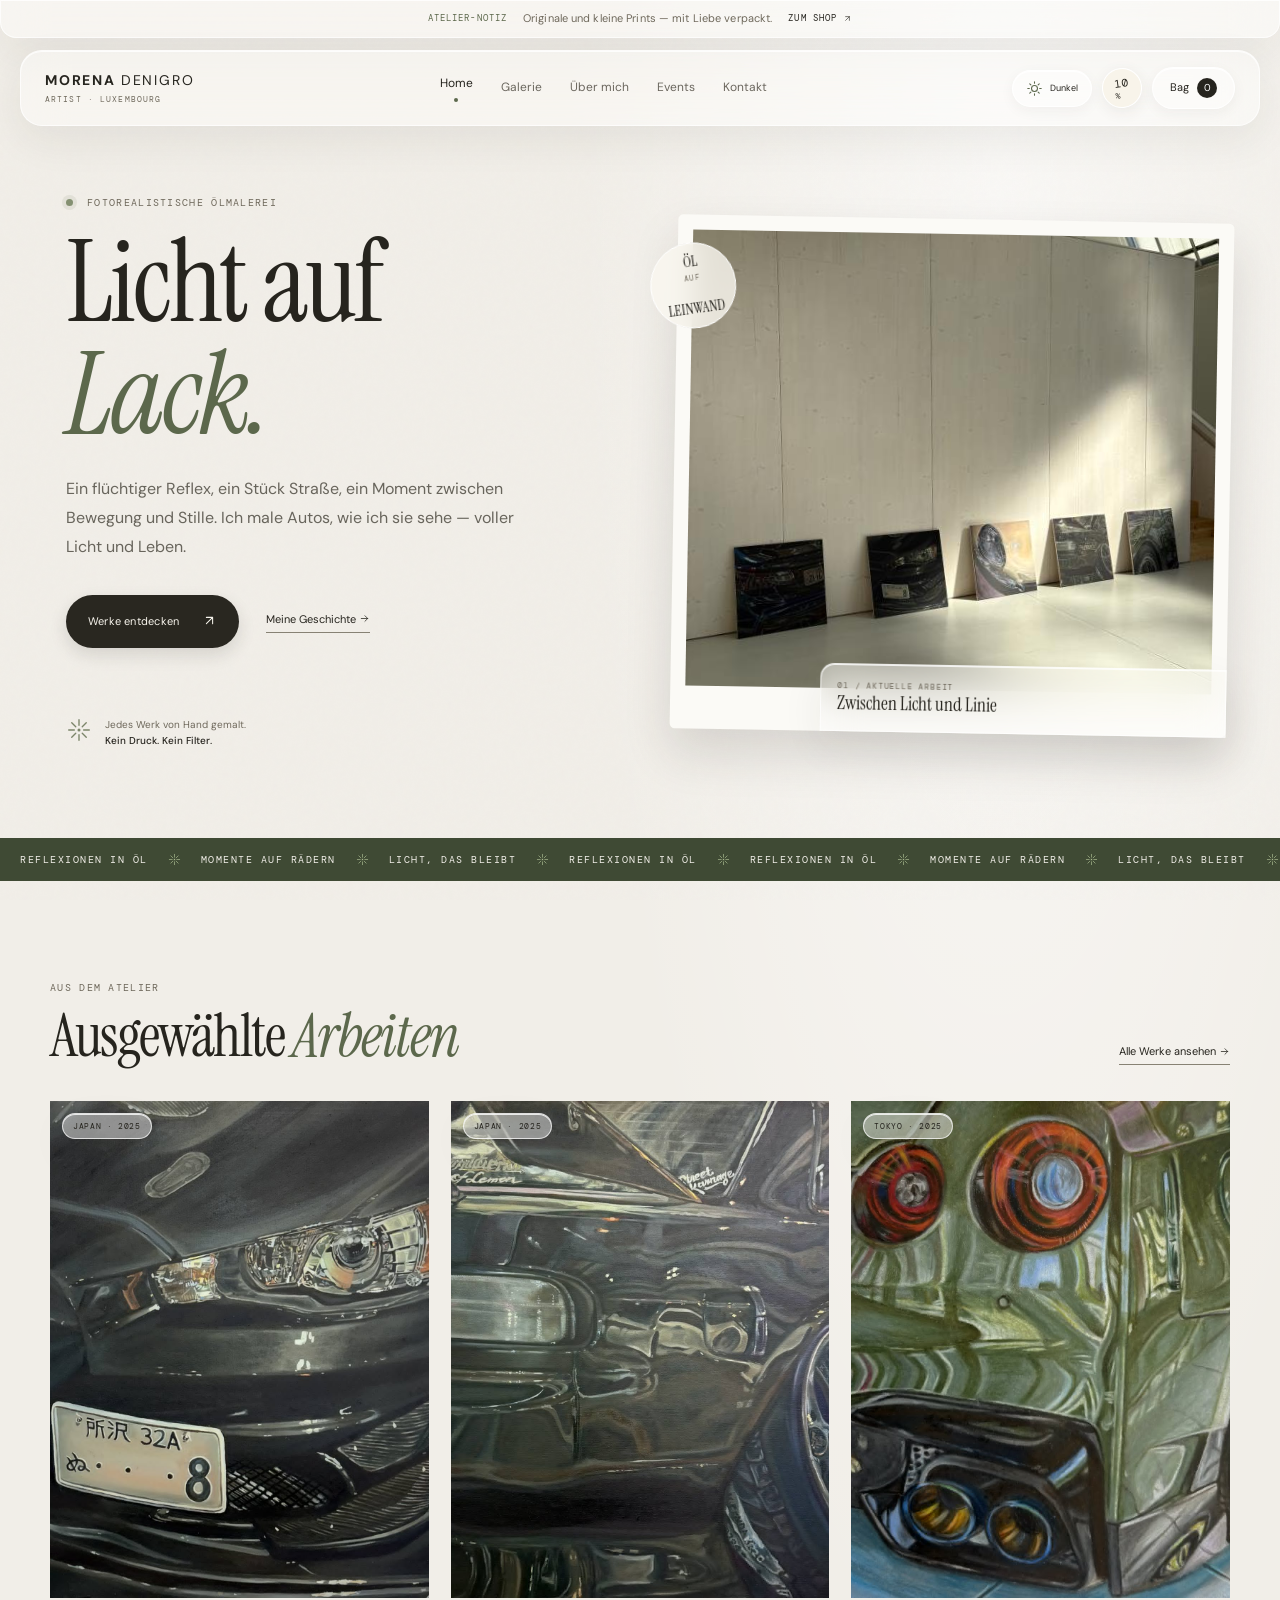
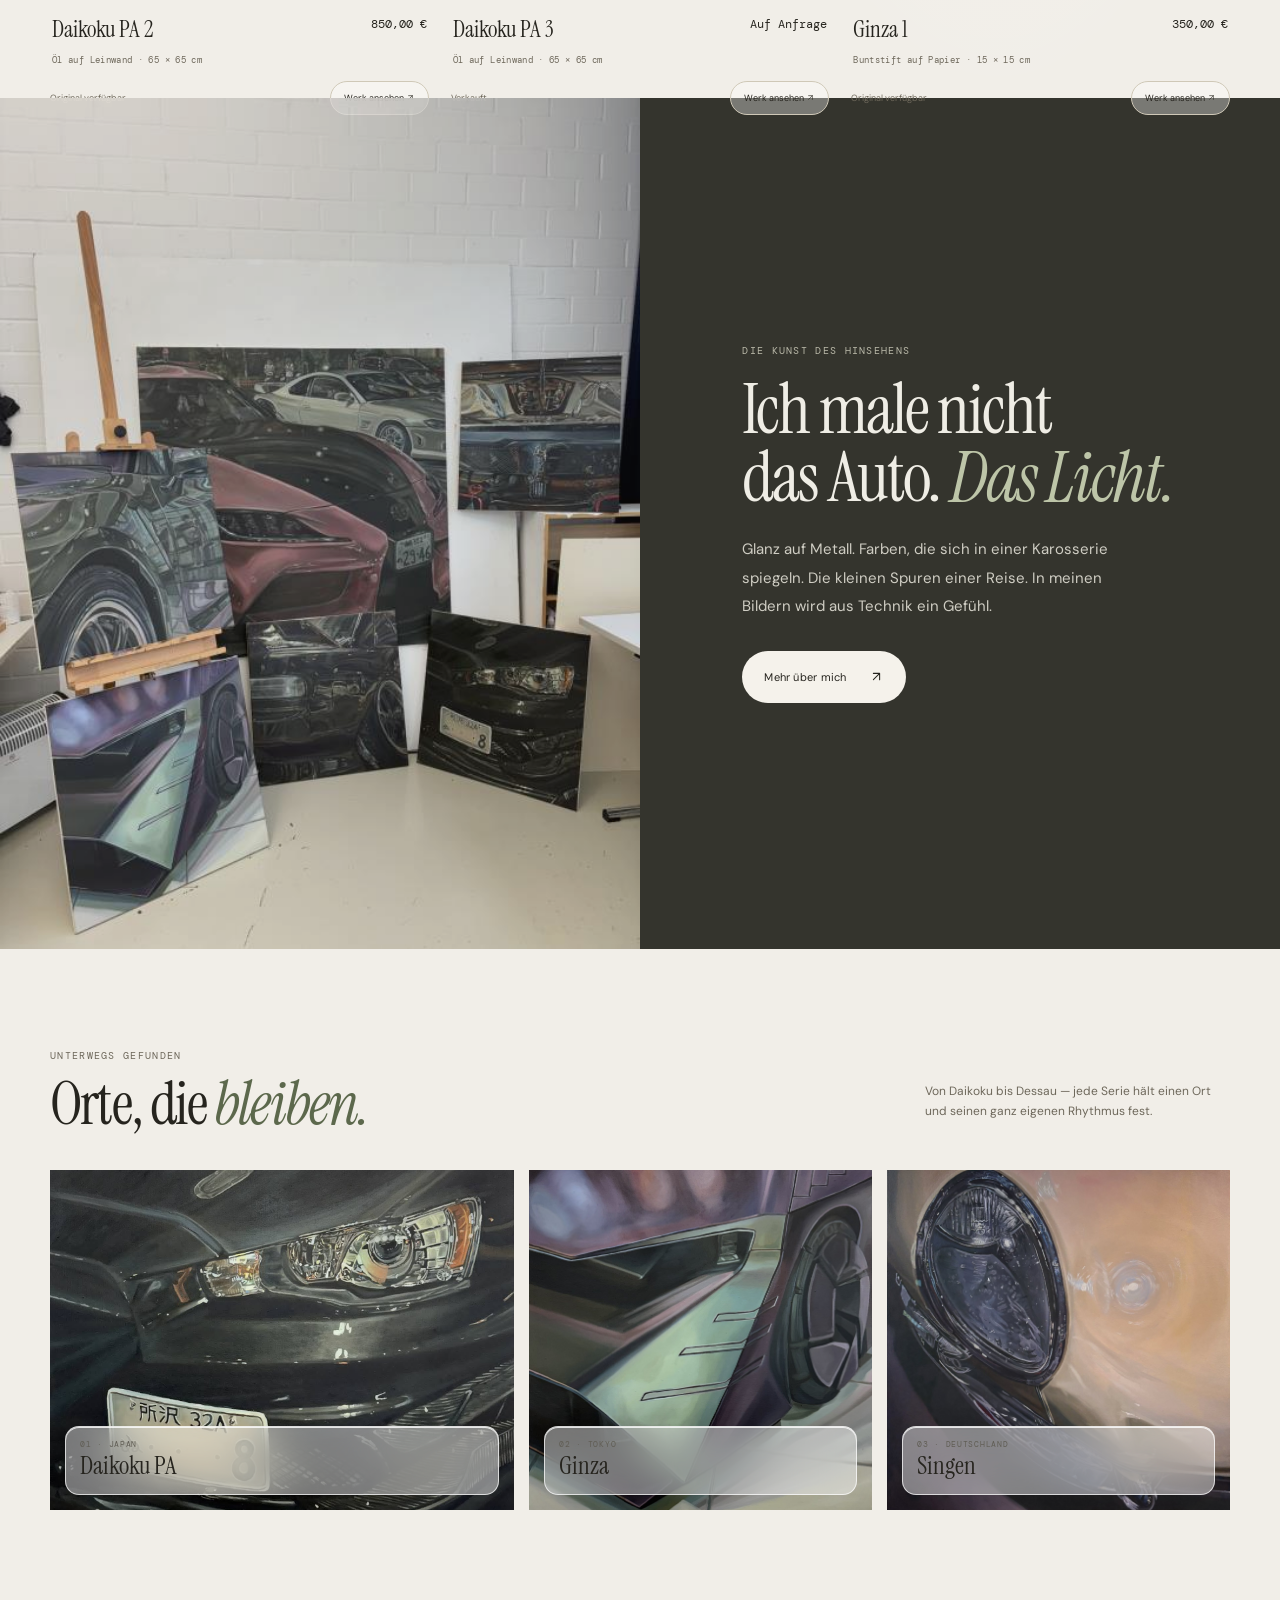
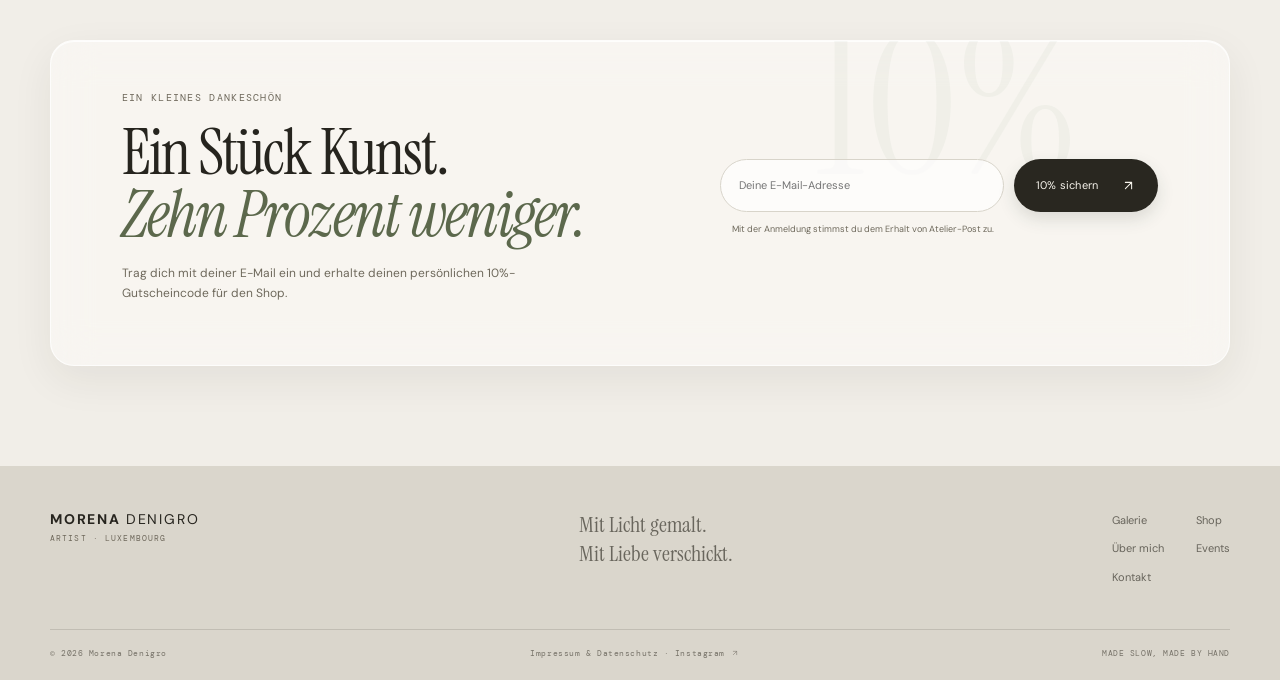
==== commit d6ee5221: "Replace emoji-like arrows with SVG icons" ====
--- a/index.html
+++ b/index.html
@@ -1,8 +1,8 @@
-<!doctype html><html lang="de"><head><meta charset="utf-8"><meta name="viewport" content="width=device-width,initial-scale=1"><meta name="theme-color" content="#F1EEE8"><title>Morena Denigro — Licht auf Lack</title><meta name="description" content="Fotorealistische Ölmalerei von Morena Denigro. Originale, Prints und Einblicke ins Atelier."><link rel="preconnect" href="https://fonts.googleapis.com"><link rel="preconnect" href="https://fonts.gstatic.com" crossorigin><link href="https://fonts.googleapis.com/css2?family=DM+Mono:wght@400;500&family=DM+Sans:wght@400;500;600;700&family=Instrument+Serif:ital@0;1&display=swap" rel="stylesheet"><link rel="stylesheet" href="style.css"><script defer src="app.js"></script></head><body><div class="announcement glass"><span>Atelier-Notiz</span><p>Originale und kleine Prints — mit Liebe verpackt.</p><a href="shop.html">Zum Shop <b>↗</b></a></div><header class="site-header glass"><a class="wordmark" href="index.html">MORENA <i>DENIGRO</i><small>ARTIST · LUXEMBOURG</small></a><button class="menu-toggle" aria-label="Menü öffnen"><svg class="menu-icon" aria-hidden="true" viewBox="0 0 24 24"><path d="M4 7h16M4 12h16M4 17h16"/></svg></button><nav><a class="active" href="index.html">Home</a><a href="galerie.html">Galerie</a><a href="about.html">Über mich</a><a href="events.html">Events</a><a href="contact.html">Kontakt</a></nav><div class="header-actions"><a class="sale-pill" href="#newsletter">10<span>%</span></a><button class="cart-open glass-button" aria-label="Warenkorb öffnen">Bag <span class="cart-count">0</span></button></div></header>
-<main><section class="hero wrap"><div class="hero-copy"><p class="eyebrow"><span class="dot"></span> FOTOREALISTISCHE ÖLMALEREI</p><h1>Licht auf<br><em>Lack.</em></h1><p class="lede">Ein flüchtiger Reflex, ein Stück Straße, ein Moment zwischen Bewegung und Stille. Ich male Autos, wie ich sie sehe — voller Licht und Leben.</p><div class="hero-links"><a class="button button-dark" href="galerie.html">Werke entdecken <span>↗</span></a><a class="text-link" href="about.html">Meine Geschichte <span>→</span></a></div><div class="hero-note"><span class="scribble" aria-hidden="true"><svg class="hero-mark" viewBox="0 0 24 24"><path d="M12 2.5v5.2M12 16.3v5.2M2.5 12h5.2M16.3 12h5.2M5.3 5.3 9 9M15 15l3.7 3.7M18.7 5.3 15 9M9 15l-3.7 3.7"/><circle cx="12" cy="12" r="1.4"/></svg></span><span>Jedes Werk von Hand gemalt.<br><b>Kein Druck. Kein Filter.</b></span></div></div><div class="hero-art"><img src="bilder/aktuelle-arbeit.jpg" alt="Morenas aktuelle fotorealistische Malerei" fetchpriority="high"><div class="image-caption glass"><span>01 / AKTUELLE ARBEIT</span><b>Zwischen Licht und Linie</b></div><div class="round-seal">ÖL<br><small>AUF</small><br>LEINWAND</div></div></section>
+<!doctype html><html lang="de"><head><meta charset="utf-8"><meta name="viewport" content="width=device-width,initial-scale=1"><meta name="theme-color" content="#F1EEE8"><title>Morena Denigro — Licht auf Lack</title><meta name="description" content="Fotorealistische Ölmalerei von Morena Denigro. Originale, Prints und Einblicke ins Atelier."><link rel="preconnect" href="https://fonts.googleapis.com"><link rel="preconnect" href="https://fonts.gstatic.com" crossorigin><link href="https://fonts.googleapis.com/css2?family=DM+Mono:wght@400;500&family=DM+Sans:wght@400;500;600;700&family=Instrument+Serif:ital@0;1&display=swap" rel="stylesheet"><link rel="stylesheet" href="style.css"><script defer src="app.js"></script></head><body><div class="announcement glass"><span>Atelier-Notiz</span><p>Originale und kleine Prints — mit Liebe verpackt.</p><a href="shop.html">Zum Shop <b><svg class="icon-inline icon-up-right" aria-hidden="true" focusable="false" viewBox="0 0 24 24"><path d="M7 17 17 7M7 7h10v10"/></svg></b></a></div><header class="site-header glass"><a class="wordmark" href="index.html">MORENA <i>DENIGRO</i><small>ARTIST · LUXEMBOURG</small></a><button class="menu-toggle" aria-label="Menü öffnen"><svg class="menu-icon" aria-hidden="true" viewBox="0 0 24 24"><path d="M4 7h16M4 12h16M4 17h16"/></svg></button><nav><a class="active" href="index.html">Home</a><a href="galerie.html">Galerie</a><a href="about.html">Über mich</a><a href="events.html">Events</a><a href="contact.html">Kontakt</a></nav><div class="header-actions"><a class="sale-pill" href="#newsletter">10<span>%</span></a><button class="cart-open glass-button" aria-label="Warenkorb öffnen">Bag <span class="cart-count">0</span></button></div></header>
+<main><section class="hero wrap"><div class="hero-copy"><p class="eyebrow"><span class="dot"></span> FOTOREALISTISCHE ÖLMALEREI</p><h1>Licht auf<br><em>Lack.</em></h1><p class="lede">Ein flüchtiger Reflex, ein Stück Straße, ein Moment zwischen Bewegung und Stille. Ich male Autos, wie ich sie sehe — voller Licht und Leben.</p><div class="hero-links"><a class="button button-dark" href="galerie.html">Werke entdecken <span><svg class="icon-inline icon-up-right" aria-hidden="true" focusable="false" viewBox="0 0 24 24"><path d="M7 17 17 7M7 7h10v10"/></svg></span></a><a class="text-link" href="about.html">Meine Geschichte <span><svg class="icon-inline icon-right" aria-hidden="true" focusable="false" viewBox="0 0 24 24"><path d="M5 12h14M13 6l6 6-6 6"/></svg></span></a></div><div class="hero-note"><span class="scribble" aria-hidden="true"><svg class="hero-mark" viewBox="0 0 24 24"><path d="M12 2.5v5.2M12 16.3v5.2M2.5 12h5.2M16.3 12h5.2M5.3 5.3 9 9M15 15l3.7 3.7M18.7 5.3 15 9M9 15l-3.7 3.7"/><circle cx="12" cy="12" r="1.4"/></svg></span><span>Jedes Werk von Hand gemalt.<br><b>Kein Druck. Kein Filter.</b></span></div></div><div class="hero-art"><img src="bilder/aktuelle-arbeit.jpg" alt="Morenas aktuelle fotorealistische Malerei" fetchpriority="high"><div class="image-caption glass"><span>01 / AKTUELLE ARBEIT</span><b>Zwischen Licht und Linie</b></div><div class="round-seal">ÖL<br><small>AUF</small><br>LEINWAND</div></div></section>
 <section class="ticker" aria-label="Aus dem Atelier"><div class="ticker-track"><div class="ticker-group"><span>REFLEXIONEN IN ÖL</span><svg class="ticker-mark" aria-hidden="true" viewBox="0 0 24 24"><path d="M12 2.5v5.2M12 16.3v5.2M2.5 12h5.2M16.3 12h5.2M5.3 5.3 9 9M15 15l3.7 3.7M18.7 5.3 15 9M9 15l-3.7 3.7"/><circle cx="12" cy="12" r="1.4"/></svg><span>MOMENTE AUF RÄDERN</span><svg class="ticker-mark" aria-hidden="true" viewBox="0 0 24 24"><path d="M12 2.5v5.2M12 16.3v5.2M2.5 12h5.2M16.3 12h5.2M5.3 5.3 9 9M15 15l3.7 3.7M18.7 5.3 15 9M9 15l-3.7 3.7"/><circle cx="12" cy="12" r="1.4"/></svg><span>LICHT, DAS BLEIBT</span><svg class="ticker-mark" aria-hidden="true" viewBox="0 0 24 24"><path d="M12 2.5v5.2M12 16.3v5.2M2.5 12h5.2M16.3 12h5.2M5.3 5.3 9 9M15 15l3.7 3.7M18.7 5.3 15 9M9 15l-3.7 3.7"/><circle cx="12" cy="12" r="1.4"/></svg><span>REFLEXIONEN IN ÖL</span><svg class="ticker-mark" aria-hidden="true" viewBox="0 0 24 24"><path d="M12 2.5v5.2M12 16.3v5.2M2.5 12h5.2M16.3 12h5.2M5.3 5.3 9 9M15 15l3.7 3.7M18.7 5.3 15 9M9 15l-3.7 3.7"/><circle cx="12" cy="12" r="1.4"/></svg></div><div class="ticker-group" aria-hidden="true"><span>REFLEXIONEN IN ÖL</span><svg class="ticker-mark" viewBox="0 0 24 24"><path d="M12 2.5v5.2M12 16.3v5.2M2.5 12h5.2M16.3 12h5.2M5.3 5.3 9 9M15 15l3.7 3.7M18.7 5.3 15 9M9 15l-3.7 3.7"/><circle cx="12" cy="12" r="1.4"/></svg><span>MOMENTE AUF RÄDERN</span><svg class="ticker-mark" viewBox="0 0 24 24"><path d="M12 2.5v5.2M12 16.3v5.2M2.5 12h5.2M16.3 12h5.2M5.3 5.3 9 9M15 15l3.7 3.7M18.7 5.3 15 9M9 15l-3.7 3.7"/><circle cx="12" cy="12" r="1.4"/></svg><span>LICHT, DAS BLEIBT</span><svg class="ticker-mark" viewBox="0 0 24 24"><path d="M12 2.5v5.2M12 16.3v5.2M2.5 12h5.2M16.3 12h5.2M5.3 5.3 9 9M15 15l3.7 3.7M18.7 5.3 15 9M9 15l-3.7 3.7"/><circle cx="12" cy="12" r="1.4"/></svg><span>REFLEXIONEN IN ÖL</span><svg class="ticker-mark" aria-hidden="true" viewBox="0 0 24 24"><path d="M12 2.5v5.2M12 16.3v5.2M2.5 12h5.2M16.3 12h5.2M5.3 5.3 9 9M15 15l3.7 3.7M18.7 5.3 15 9M9 15l-3.7 3.7"/><circle cx="12" cy="12" r="1.4"/></svg></div></div></section>
-<section class="section wrap"><div class="section-head"><div><p class="eyebrow">AUS DEM ATELIER</p><h2>Ausgewählte <em>Arbeiten</em></h2></div><a class="text-link" href="galerie.html">Alle Werke ansehen →</a></div><div class="art-grid featured-grid" data-art-grid="featured"></div></section>
-<section class="story-band"><div class="story-image"><img src="bilder/home-atelier.jpg" alt="Einblick in Morenas Atelier" loading="lazy"></div><div class="story-copy"><p class="eyebrow">DIE KUNST DES HINSEHENS</p><h2>Ich male nicht<br>das Auto. <em>Das Licht.</em></h2><p>Glanz auf Metall. Farben, die sich in einer Karosserie spiegeln. Die kleinen Spuren einer Reise. In meinen Bildern wird aus Technik ein Gefühl.</p><a class="button button-light" href="about.html">Mehr über mich <span>↗</span></a></div></section>
+<section class="section wrap"><div class="section-head"><div><p class="eyebrow">AUS DEM ATELIER</p><h2>Ausgewählte <em>Arbeiten</em></h2></div><a class="text-link" href="galerie.html">Alle Werke ansehen <svg class="icon-inline icon-right" aria-hidden="true" focusable="false" viewBox="0 0 24 24"><path d="M5 12h14M13 6l6 6-6 6"/></svg></a></div><div class="art-grid featured-grid" data-art-grid="featured"></div></section>
+<section class="story-band"><div class="story-image"><img src="bilder/home-atelier.jpg" alt="Einblick in Morenas Atelier" loading="lazy"></div><div class="story-copy"><p class="eyebrow">DIE KUNST DES HINSEHENS</p><h2>Ich male nicht<br>das Auto. <em>Das Licht.</em></h2><p>Glanz auf Metall. Farben, die sich in einer Karosserie spiegeln. Die kleinen Spuren einer Reise. In meinen Bildern wird aus Technik ein Gefühl.</p><a class="button button-light" href="about.html">Mehr über mich <span><svg class="icon-inline icon-up-right" aria-hidden="true" focusable="false" viewBox="0 0 24 24"><path d="M7 17 17 7M7 7h10v10"/></svg></span></a></div></section>
 <section class="section wrap series-section"><div class="section-head"><div><p class="eyebrow">UNTERWEGS GEFUNDEN</p><h2>Orte, die <em>bleiben.</em></h2></div><p class="section-blurb">Von Daikoku bis Dessau — jede Serie hält einen Ort und seinen ganz eigenen Rhythmus fest.</p></div><div class="series-grid"><a href="galerie.html#daikoku" class="series-card series-one"><img src="bilder/daikoku-2.jpg" alt="Daikoku PA Serie"><span class="glass">01 · JAPAN <b>Daikoku PA</b></span></a><a href="galerie.html#ginza" class="series-card series-two"><img src="bilder/ginza-3.jpg" alt="Ginza Serie"><span class="glass">02 · TOKYO <b>Ginza</b></span></a><a href="galerie.html#singen" class="series-card series-three"><img src="bilder/singen-1.jpg" alt="Singen Serie"><span class="glass">03 · DEUTSCHLAND <b>Singen</b></span></a></div></section>
-<section class="newsletter" id="newsletter"><div class="newsletter-inner glass"><div><p class="eyebrow">EIN KLEINES DANKESCHÖN</p><h2>Ein Stück Kunst.<br><em>Zehn Prozent weniger.</em></h2><p>Trag dich mit deiner E-Mail ein und erhalte deinen persönlichen 10%-Gutscheincode für den Shop.</p></div><form class="newsletter-form"><label class="sr-only" for="newsletter-email">Deine E-Mail-Adresse</label><input id="newsletter-email" type="email" placeholder="Deine E-Mail-Adresse" required><button class="button button-dark" type="submit">10% sichern <span>↗</span></button><small>Mit der Anmeldung stimmst du dem Erhalt von Atelier-Post zu.</small><output aria-live="polite"></output></form><span class="newsletter-percent">10%</span></div></section></main>
-<footer class="footer"><div class="footer-top"><a class="wordmark" href="index.html">MORENA <i>DENIGRO</i><small>ARTIST · LUXEMBOURG</small></a><p>Mit Licht gemalt.<br>Mit Liebe verschickt.</p><div class="footer-links"><a href="galerie.html">Galerie</a><a href="shop.html">Shop</a><a href="about.html">Über mich</a><a href="events.html">Events</a><a href="contact.html">Kontakt</a></div></div><div class="footer-bottom"><span>© 2026 Morena Denigro</span><span><a href="legal.html">Impressum & Datenschutz</a> · <a href="https://instagram.com/_morenart_" target="_blank" rel="noreferrer">Instagram ↗</a></span><span>MADE SLOW, MADE BY HAND</span></div></footer><div class="cart-overlay" aria-hidden="true"><aside class="cart-panel glass" aria-label="Warenkorb"><div class="cart-heading"><div><p class="eyebrow">DEINE AUSWAHL</p><h2>Warenkorb <span class="cart-count">0</span></h2></div><button class="cart-close" aria-label="Warenkorb schließen">×</button></div><div class="cart-content"></div></aside></div><div class="toast" aria-live="polite"></div></body></html>
+<section class="newsletter" id="newsletter"><div class="newsletter-inner glass"><div><p class="eyebrow">EIN KLEINES DANKESCHÖN</p><h2>Ein Stück Kunst.<br><em>Zehn Prozent weniger.</em></h2><p>Trag dich mit deiner E-Mail ein und erhalte deinen persönlichen 10%-Gutscheincode für den Shop.</p></div><form class="newsletter-form"><label class="sr-only" for="newsletter-email">Deine E-Mail-Adresse</label><input id="newsletter-email" type="email" placeholder="Deine E-Mail-Adresse" required><button class="button button-dark" type="submit">10% sichern <span><svg class="icon-inline icon-up-right" aria-hidden="true" focusable="false" viewBox="0 0 24 24"><path d="M7 17 17 7M7 7h10v10"/></svg></span></button><small>Mit der Anmeldung stimmst du dem Erhalt von Atelier-Post zu.</small><output aria-live="polite"></output></form><span class="newsletter-percent">10%</span></div></section></main>
+<footer class="footer"><div class="footer-top"><a class="wordmark" href="index.html">MORENA <i>DENIGRO</i><small>ARTIST · LUXEMBOURG</small></a><p>Mit Licht gemalt.<br>Mit Liebe verschickt.</p><div class="footer-links"><a href="galerie.html">Galerie</a><a href="shop.html">Shop</a><a href="about.html">Über mich</a><a href="events.html">Events</a><a href="contact.html">Kontakt</a></div></div><div class="footer-bottom"><span>© 2026 Morena Denigro</span><span><a href="legal.html">Impressum & Datenschutz</a> · <a href="https://instagram.com/_morenart_" target="_blank" rel="noreferrer">Instagram <svg class="icon-inline icon-up-right" aria-hidden="true" focusable="false" viewBox="0 0 24 24"><path d="M7 17 17 7M7 7h10v10"/></svg></a></span><span>MADE SLOW, MADE BY HAND</span></div></footer><div class="cart-overlay" aria-hidden="true"><aside class="cart-panel glass" aria-label="Warenkorb"><div class="cart-heading"><div><p class="eyebrow">DEINE AUSWAHL</p><h2>Warenkorb <span class="cart-count">0</span></h2></div><button class="cart-close" aria-label="Warenkorb schließen">×</button></div><div class="cart-content"></div></aside></div><div class="toast" aria-live="polite"></div></body></html>
--- a/style.css
+++ b/style.css
@@ -125,3 +125,31 @@
 }
 
 @media(prefers-reduced-motion:reduce){.ticker-track{animation:none!important}}
+
+
+/* Keep phone artwork interactions on their intended horizontal track. */
+.contact-icon-svg,.decorative-icon svg{display:block;width:18px;height:18px;fill:none;stroke:currentColor;stroke-width:1.5;stroke-linecap:round;stroke-linejoin:round}
+.decorative-icon{display:grid;place-items:center;width:28px;height:28px;flex:0 0 auto}
+.decorative-icon svg{width:23px;height:23px}
+.art-image img{-webkit-user-drag:none;user-select:none}
+@media(max-width:680px){
+  .featured-grid{overflow-x:auto;overflow-y:hidden;overscroll-behavior:contain;touch-action:pan-x}
+  .featured-grid .art-card{min-height:0}
+}
+
+
+/* Draw navigation marks as consistent line icons instead of font glyphs. */
+.icon-inline{display:inline-block;width:1em;height:1em;min-width:.85em;flex:none;vertical-align:-.16em;fill:none;stroke:currentColor;stroke-width:1.65;stroke-linecap:round;stroke-linejoin:round}
+.icon-close{width:18px;height:18px;min-width:18px;vertical-align:middle}
+.contact-social-icon{width:19px;height:19px;fill:none;stroke:currentColor;stroke-width:1.5;stroke-linecap:round;stroke-linejoin:round}
+.contact-social-dot{fill:currentColor;stroke:none}
+@media(min-width:681px){.gallery-grid>.art-card:last-child:nth-child(3n + 1){grid-column:2}}
+@media(max-width:680px){
+  .announcement{display:grid;grid-template-columns:minmax(0,1fr) auto;grid-template-rows:auto auto;justify-content:stretch;align-items:center;gap:2px 12px;min-height:42px;height:auto;padding:7px 14px 6px}
+  .announcement>span{grid-column:1;grid-row:1}
+  .announcement>a{grid-column:2;grid-row:1;justify-self:end}
+  .announcement p{grid-column:1/-1;grid-row:2;max-width:none;overflow:visible;text-overflow:clip;white-space:normal;font-size:8px;line-height:1.25;text-align:center}
+  .mobile-dock{transition:transform .25s var(--ease),opacity .25s var(--ease),visibility .25s}
+  .mobile-dock.is-hidden{transform:translate(-50%,calc(100% + 24px));opacity:0;visibility:hidden;pointer-events:none}
+  .mobile-dock.is-hidden a{pointer-events:none}
+}
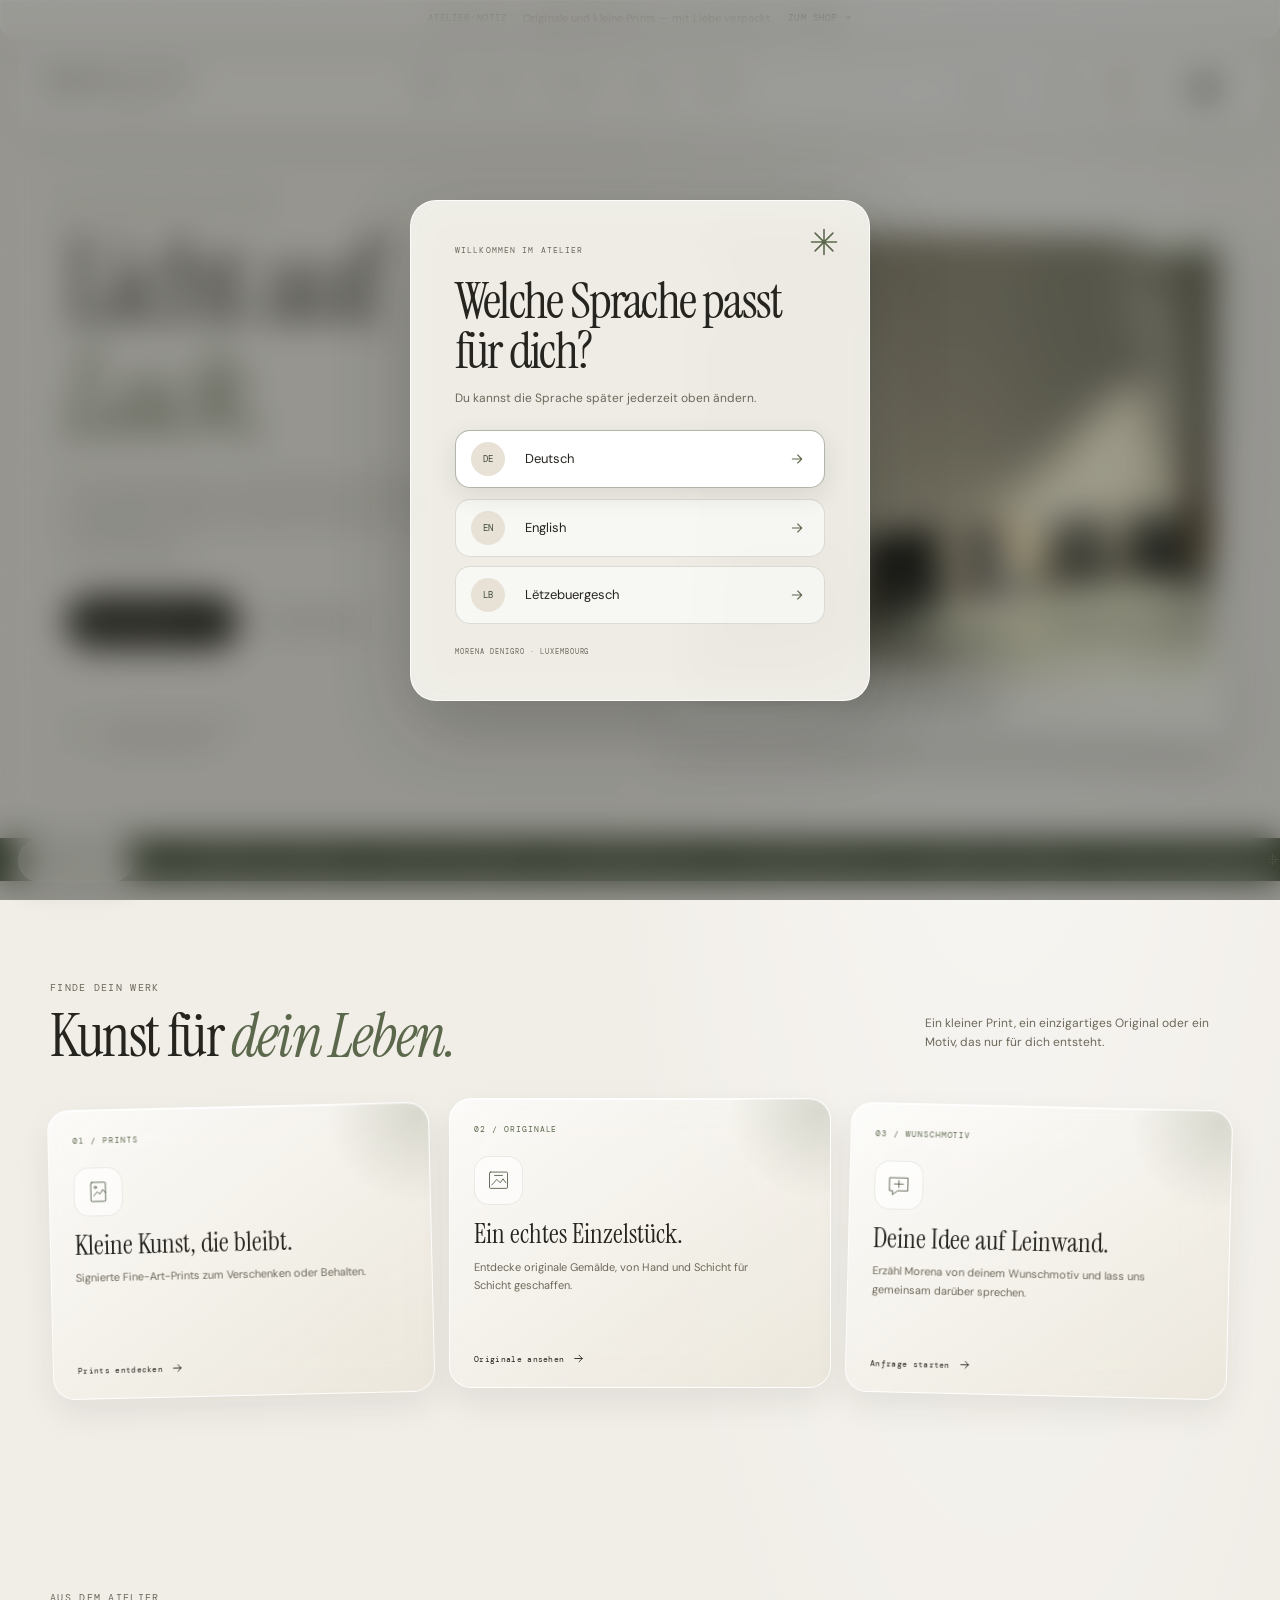
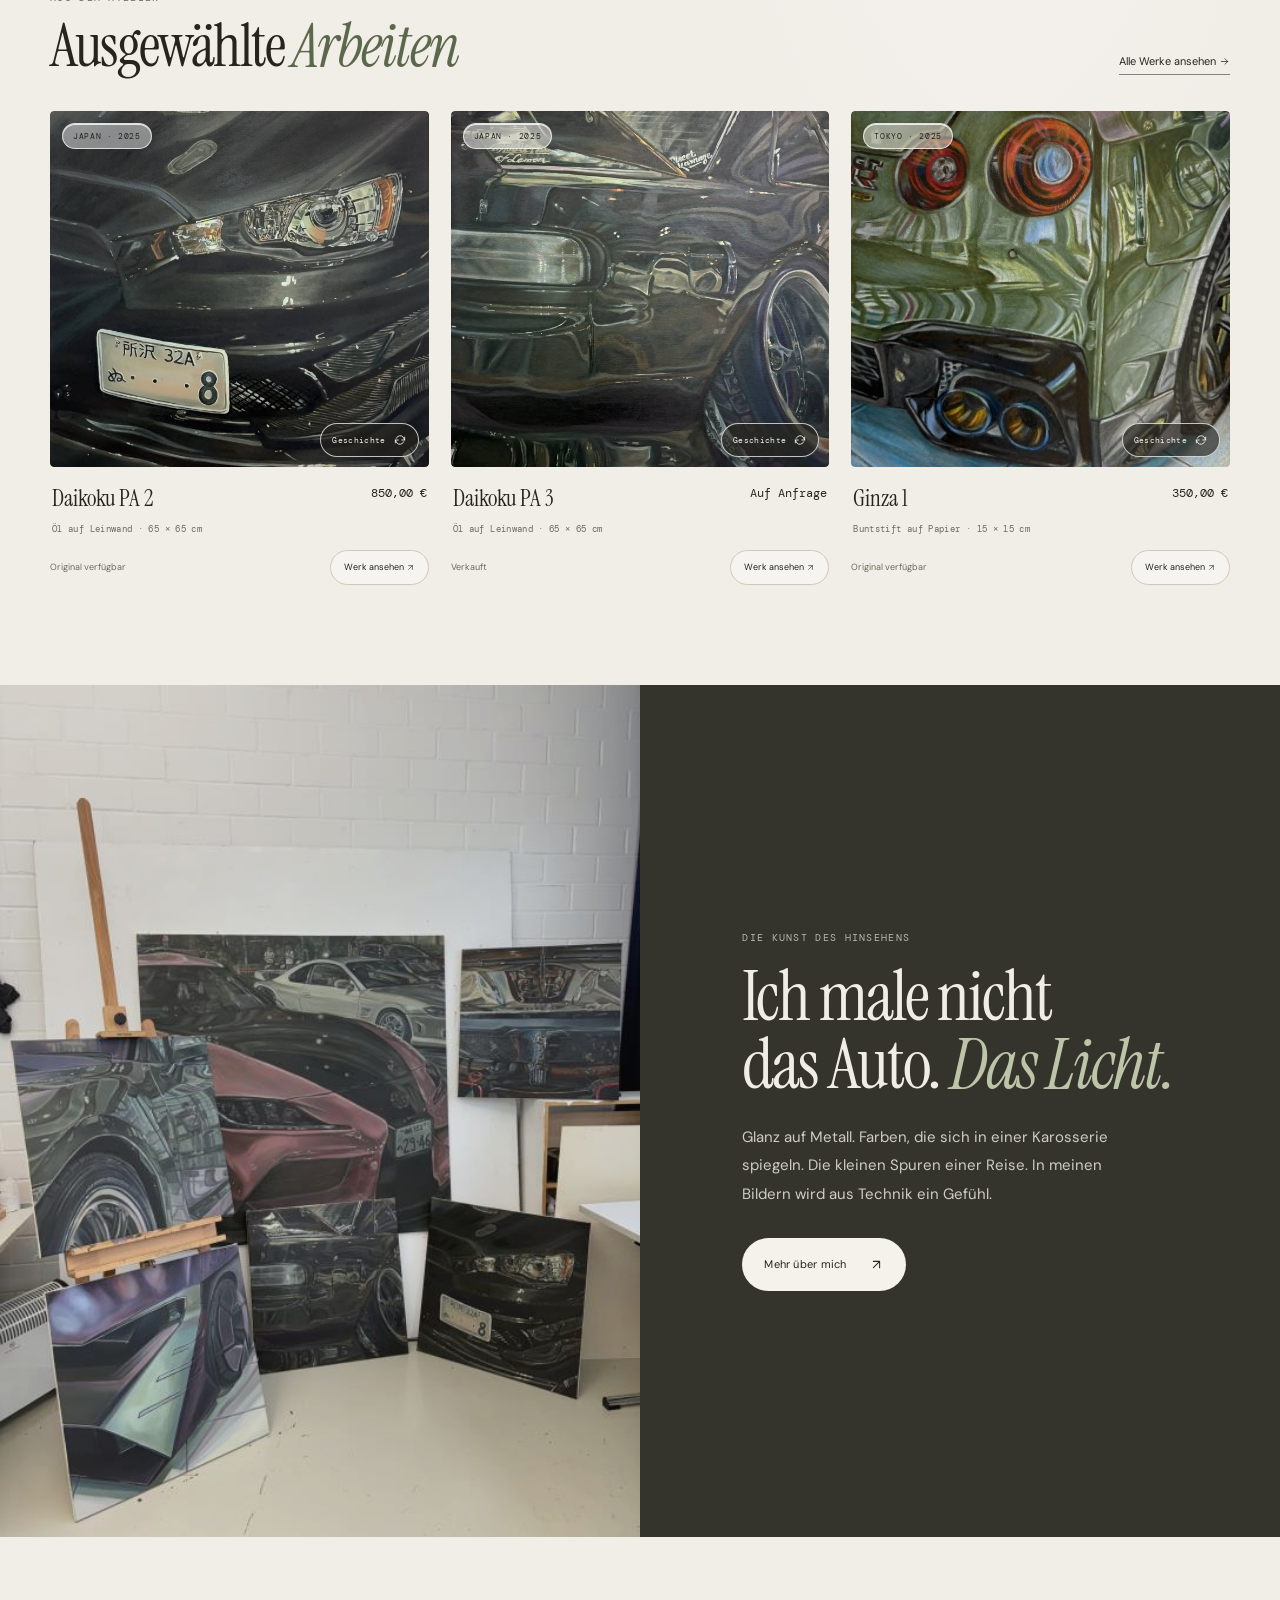
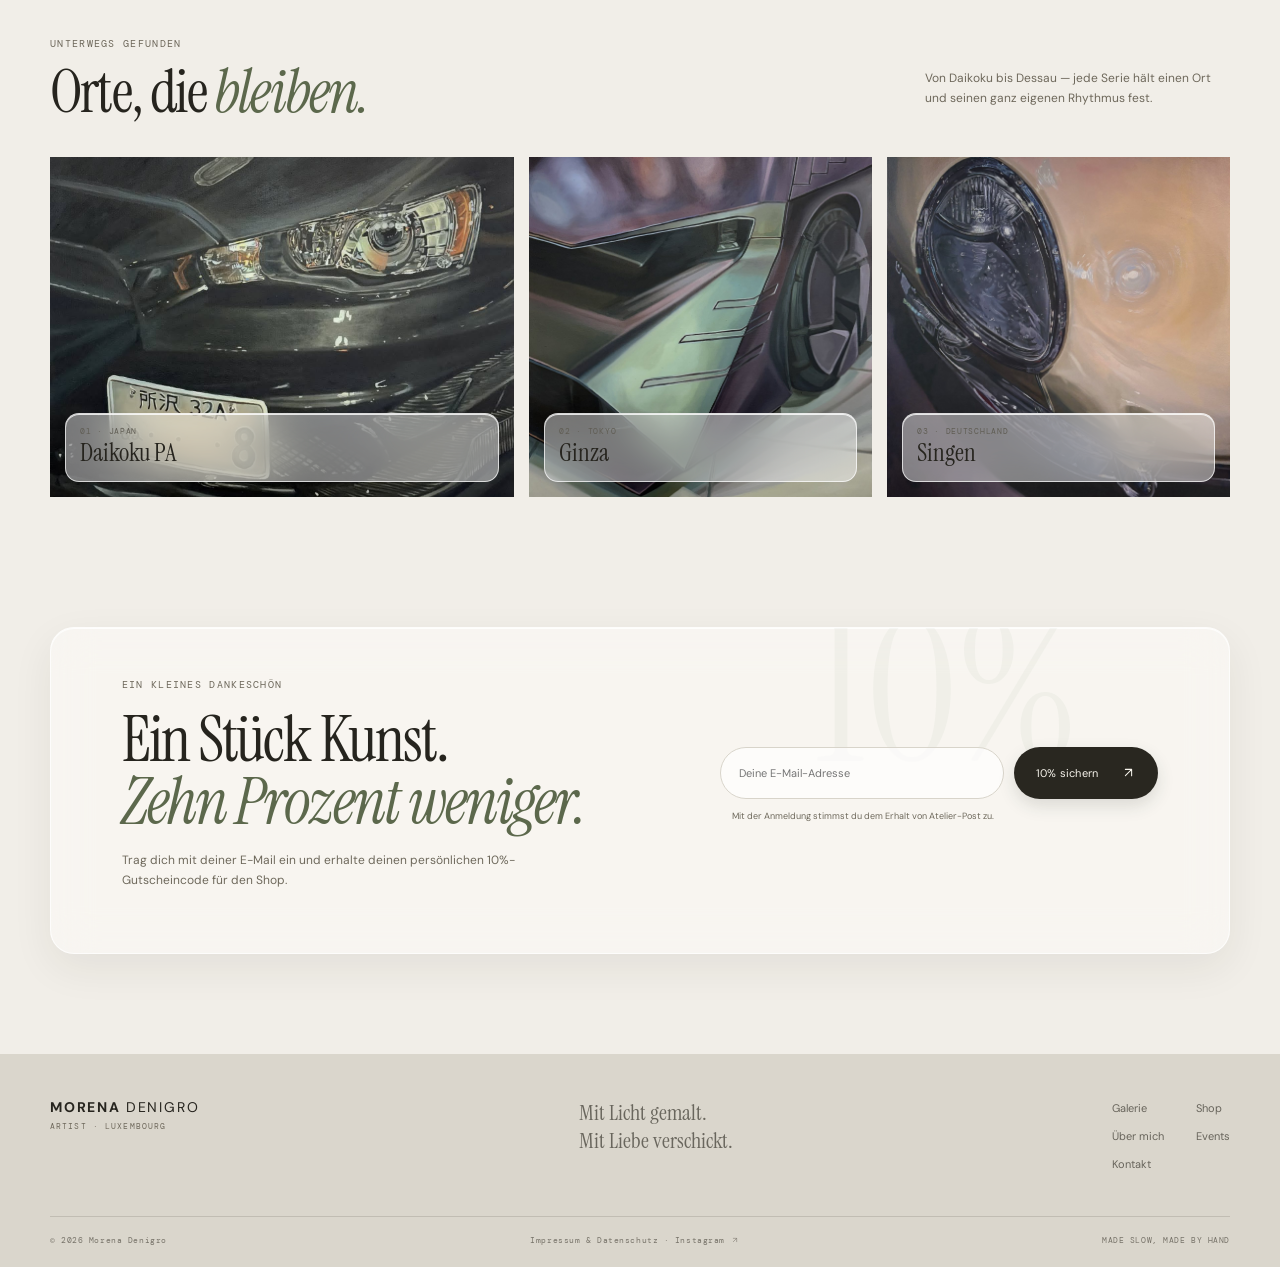
==== commit 9c76c553: "Add localized art portfolio interactions" ====
--- a/index.html
+++ b/index.html
@@ -1,7 +1,7 @@
-<!doctype html><html lang="de"><head><meta charset="utf-8"><meta name="viewport" content="width=device-width,initial-scale=1"><meta name="theme-color" content="#F1EEE8"><title>Morena Denigro — Licht auf Lack</title><meta name="description" content="Fotorealistische Ölmalerei von Morena Denigro. Originale, Prints und Einblicke ins Atelier."><link rel="preconnect" href="https://fonts.googleapis.com"><link rel="preconnect" href="https://fonts.gstatic.com" crossorigin><link href="https://fonts.googleapis.com/css2?family=DM+Mono:wght@400;500&family=DM+Sans:wght@400;500;600;700&family=Instrument+Serif:ital@0;1&display=swap" rel="stylesheet"><link rel="stylesheet" href="style.css"><script defer src="app.js"></script></head><body><div class="announcement glass"><span>Atelier-Notiz</span><p>Originale und kleine Prints — mit Liebe verpackt.</p><a href="shop.html">Zum Shop <b><svg class="icon-inline icon-up-right" aria-hidden="true" focusable="false" viewBox="0 0 24 24"><path d="M7 17 17 7M7 7h10v10"/></svg></b></a></div><header class="site-header glass"><a class="wordmark" href="index.html">MORENA <i>DENIGRO</i><small>ARTIST · LUXEMBOURG</small></a><button class="menu-toggle" aria-label="Menü öffnen"><svg class="menu-icon" aria-hidden="true" viewBox="0 0 24 24"><path d="M4 7h16M4 12h16M4 17h16"/></svg></button><nav><a class="active" href="index.html">Home</a><a href="galerie.html">Galerie</a><a href="about.html">Über mich</a><a href="events.html">Events</a><a href="contact.html">Kontakt</a></nav><div class="header-actions"><a class="sale-pill" href="#newsletter">10<span>%</span></a><button class="cart-open glass-button" aria-label="Warenkorb öffnen">Bag <span class="cart-count">0</span></button></div></header>
+<!doctype html><html lang="de"><head><meta charset="utf-8"><meta name="viewport" content="width=device-width,initial-scale=1"><meta name="theme-color" content="#F1EEE8"><title>Morena Denigro — Licht auf Lack</title><meta name="description" content="Fotorealistische Ölmalerei von Morena Denigro. Originale, Prints und Einblicke ins Atelier."><link rel="preconnect" href="https://fonts.googleapis.com"><link rel="preconnect" href="https://fonts.gstatic.com" crossorigin><link href="https://fonts.googleapis.com/css2?family=DM+Mono:wght@400;500&family=DM+Sans:wght@400;500;600;700&family=Instrument+Serif:ital@0;1&display=swap" rel="stylesheet"><link rel="stylesheet" href="style.css"><script defer src="app.js"></script><script defer src="site-locales.js"></script><script defer src="site-enhancements.js"></script></head><body><div class="announcement glass"><span>Atelier-Notiz</span><p>Originale und kleine Prints — mit Liebe verpackt.</p><a href="shop.html">Zum Shop <b><svg class="icon-inline icon-up-right" aria-hidden="true" focusable="false" viewBox="0 0 24 24"><path d="M7 17 17 7M7 7h10v10"/></svg></b></a></div><header class="site-header glass"><a class="wordmark" href="index.html">MORENA <i>DENIGRO</i><small>ARTIST · LUXEMBOURG</small></a><button class="menu-toggle" aria-label="Menü öffnen" aria-expanded="false"><svg class="menu-icon" aria-hidden="true" viewBox="0 0 24 24"><path d="M4 7h16M4 12h16M4 17h16"/></svg></button><nav><a class="active" href="index.html">Home</a><a href="galerie.html">Galerie</a><a href="about.html">Über mich</a><a href="events.html">Events</a><a href="contact.html">Kontakt</a></nav><div class="header-actions"><a class="sale-pill" href="#newsletter">10<span>%</span></a><button class="cart-open glass-button" aria-label="Warenkorb öffnen">Bag <span class="cart-count">0</span></button></div></header>
 <main><section class="hero wrap"><div class="hero-copy"><p class="eyebrow"><span class="dot"></span> FOTOREALISTISCHE ÖLMALEREI</p><h1>Licht auf<br><em>Lack.</em></h1><p class="lede">Ein flüchtiger Reflex, ein Stück Straße, ein Moment zwischen Bewegung und Stille. Ich male Autos, wie ich sie sehe — voller Licht und Leben.</p><div class="hero-links"><a class="button button-dark" href="galerie.html">Werke entdecken <span><svg class="icon-inline icon-up-right" aria-hidden="true" focusable="false" viewBox="0 0 24 24"><path d="M7 17 17 7M7 7h10v10"/></svg></span></a><a class="text-link" href="about.html">Meine Geschichte <span><svg class="icon-inline icon-right" aria-hidden="true" focusable="false" viewBox="0 0 24 24"><path d="M5 12h14M13 6l6 6-6 6"/></svg></span></a></div><div class="hero-note"><span class="scribble" aria-hidden="true"><svg class="hero-mark" viewBox="0 0 24 24"><path d="M12 2.5v5.2M12 16.3v5.2M2.5 12h5.2M16.3 12h5.2M5.3 5.3 9 9M15 15l3.7 3.7M18.7 5.3 15 9M9 15l-3.7 3.7"/><circle cx="12" cy="12" r="1.4"/></svg></span><span>Jedes Werk von Hand gemalt.<br><b>Kein Druck. Kein Filter.</b></span></div></div><div class="hero-art"><img src="bilder/aktuelle-arbeit.jpg" alt="Morenas aktuelle fotorealistische Malerei" fetchpriority="high"><div class="image-caption glass"><span>01 / AKTUELLE ARBEIT</span><b>Zwischen Licht und Linie</b></div><div class="round-seal">ÖL<br><small>AUF</small><br>LEINWAND</div></div></section>
 <section class="ticker" aria-label="Aus dem Atelier"><div class="ticker-track"><div class="ticker-group"><span>REFLEXIONEN IN ÖL</span><svg class="ticker-mark" aria-hidden="true" viewBox="0 0 24 24"><path d="M12 2.5v5.2M12 16.3v5.2M2.5 12h5.2M16.3 12h5.2M5.3 5.3 9 9M15 15l3.7 3.7M18.7 5.3 15 9M9 15l-3.7 3.7"/><circle cx="12" cy="12" r="1.4"/></svg><span>MOMENTE AUF RÄDERN</span><svg class="ticker-mark" aria-hidden="true" viewBox="0 0 24 24"><path d="M12 2.5v5.2M12 16.3v5.2M2.5 12h5.2M16.3 12h5.2M5.3 5.3 9 9M15 15l3.7 3.7M18.7 5.3 15 9M9 15l-3.7 3.7"/><circle cx="12" cy="12" r="1.4"/></svg><span>LICHT, DAS BLEIBT</span><svg class="ticker-mark" aria-hidden="true" viewBox="0 0 24 24"><path d="M12 2.5v5.2M12 16.3v5.2M2.5 12h5.2M16.3 12h5.2M5.3 5.3 9 9M15 15l3.7 3.7M18.7 5.3 15 9M9 15l-3.7 3.7"/><circle cx="12" cy="12" r="1.4"/></svg><span>REFLEXIONEN IN ÖL</span><svg class="ticker-mark" aria-hidden="true" viewBox="0 0 24 24"><path d="M12 2.5v5.2M12 16.3v5.2M2.5 12h5.2M16.3 12h5.2M5.3 5.3 9 9M15 15l3.7 3.7M18.7 5.3 15 9M9 15l-3.7 3.7"/><circle cx="12" cy="12" r="1.4"/></svg></div><div class="ticker-group" aria-hidden="true"><span>REFLEXIONEN IN ÖL</span><svg class="ticker-mark" viewBox="0 0 24 24"><path d="M12 2.5v5.2M12 16.3v5.2M2.5 12h5.2M16.3 12h5.2M5.3 5.3 9 9M15 15l3.7 3.7M18.7 5.3 15 9M9 15l-3.7 3.7"/><circle cx="12" cy="12" r="1.4"/></svg><span>MOMENTE AUF RÄDERN</span><svg class="ticker-mark" viewBox="0 0 24 24"><path d="M12 2.5v5.2M12 16.3v5.2M2.5 12h5.2M16.3 12h5.2M5.3 5.3 9 9M15 15l3.7 3.7M18.7 5.3 15 9M9 15l-3.7 3.7"/><circle cx="12" cy="12" r="1.4"/></svg><span>LICHT, DAS BLEIBT</span><svg class="ticker-mark" viewBox="0 0 24 24"><path d="M12 2.5v5.2M12 16.3v5.2M2.5 12h5.2M16.3 12h5.2M5.3 5.3 9 9M15 15l3.7 3.7M18.7 5.3 15 9M9 15l-3.7 3.7"/><circle cx="12" cy="12" r="1.4"/></svg><span>REFLEXIONEN IN ÖL</span><svg class="ticker-mark" aria-hidden="true" viewBox="0 0 24 24"><path d="M12 2.5v5.2M12 16.3v5.2M2.5 12h5.2M16.3 12h5.2M5.3 5.3 9 9M15 15l3.7 3.7M18.7 5.3 15 9M9 15l-3.7 3.7"/><circle cx="12" cy="12" r="1.4"/></svg></div></div></section>
-<section class="section wrap"><div class="section-head"><div><p class="eyebrow">AUS DEM ATELIER</p><h2>Ausgewählte <em>Arbeiten</em></h2></div><a class="text-link" href="galerie.html">Alle Werke ansehen <svg class="icon-inline icon-right" aria-hidden="true" focusable="false" viewBox="0 0 24 24"><path d="M5 12h14M13 6l6 6-6 6"/></svg></a></div><div class="art-grid featured-grid" data-art-grid="featured"></div></section>
+<section class="section wrap offer-section" aria-labelledby="offer-heading"><div class="section-head"><div><p class="eyebrow">FINDE DEIN WERK</p><h2 id="offer-heading">Kunst für <em>dein Leben.</em></h2></div><p class="section-blurb">Ein kleiner Print, ein einzigartiges Original oder ein Motiv, das nur für dich entsteht.</p></div><div class="offers-grid"><a class="offer-card glass" href="shop.html#prints"><span class="offer-kicker">01 / PRINTS</span><svg class="offer-icon" aria-hidden="true" viewBox="0 0 48 48"><rect x="11" y="7" width="26" height="34" rx="2"/><path d="M16 31 22 24l5 4 5-8 5 6"/><circle cx="19" cy="16" r="2"/></svg><h3>Kleine Kunst, die bleibt.</h3><p>Signierte Fine-Art-Prints zum Verschenken oder Behalten.</p><span class="offer-link">Prints entdecken <svg class="icon-inline icon-right" aria-hidden="true" viewBox="0 0 24 24"><path d="M5 12h14M13 6l6 6-6 6"/></svg></span></a><a class="offer-card glass" href="shop.html#originals"><span class="offer-kicker">02 / ORIGINALE</span><svg class="offer-icon" aria-hidden="true" viewBox="0 0 48 48"><rect x="8" y="9" width="32" height="29" rx="2"/><path d="m12 32 9-10 6 6 5-7 5 7"/><path d="M17 15h14"/></svg><h3>Ein echtes Einzelstück.</h3><p>Entdecke originale Gemälde, von Hand und Schicht für Schicht geschaffen.</p><span class="offer-link">Originale ansehen <svg class="icon-inline icon-right" aria-hidden="true" viewBox="0 0 24 24"><path d="M5 12h14M13 6l6 6-6 6"/></svg></span></a><a class="offer-card glass" href="contact.html?topic=custom"><span class="offer-kicker">03 / WUNSCHMOTIV</span><svg class="offer-icon" aria-hidden="true" viewBox="0 0 48 48"><path d="M8 11h32v23H22l-9 7v-7H8z"/><path d="M16 22h16M24 16v12"/></svg><h3>Deine Idee auf Leinwand.</h3><p>Erzähl Morena von deinem Wunschmotiv und lass uns gemeinsam darüber sprechen.</p><span class="offer-link">Anfrage starten <svg class="icon-inline icon-right" aria-hidden="true" viewBox="0 0 24 24"><path d="M5 12h14M13 6l6 6-6 6"/></svg></span></a></div></section><section class="section wrap"><div class="section-head"><div><p class="eyebrow">AUS DEM ATELIER</p><h2>Ausgewählte <em>Arbeiten</em></h2></div><a class="text-link" href="galerie.html">Alle Werke ansehen <svg class="icon-inline icon-right" aria-hidden="true" focusable="false" viewBox="0 0 24 24"><path d="M5 12h14M13 6l6 6-6 6"/></svg></a></div><div class="art-grid featured-grid" data-art-grid="featured"></div></section>
 <section class="story-band"><div class="story-image"><img src="bilder/home-atelier.jpg" alt="Einblick in Morenas Atelier" loading="lazy"></div><div class="story-copy"><p class="eyebrow">DIE KUNST DES HINSEHENS</p><h2>Ich male nicht<br>das Auto. <em>Das Licht.</em></h2><p>Glanz auf Metall. Farben, die sich in einer Karosserie spiegeln. Die kleinen Spuren einer Reise. In meinen Bildern wird aus Technik ein Gefühl.</p><a class="button button-light" href="about.html">Mehr über mich <span><svg class="icon-inline icon-up-right" aria-hidden="true" focusable="false" viewBox="0 0 24 24"><path d="M7 17 17 7M7 7h10v10"/></svg></span></a></div></section>
 <section class="section wrap series-section"><div class="section-head"><div><p class="eyebrow">UNTERWEGS GEFUNDEN</p><h2>Orte, die <em>bleiben.</em></h2></div><p class="section-blurb">Von Daikoku bis Dessau — jede Serie hält einen Ort und seinen ganz eigenen Rhythmus fest.</p></div><div class="series-grid"><a href="galerie.html#daikoku" class="series-card series-one"><img src="bilder/daikoku-2.jpg" alt="Daikoku PA Serie"><span class="glass">01 · JAPAN <b>Daikoku PA</b></span></a><a href="galerie.html#ginza" class="series-card series-two"><img src="bilder/ginza-3.jpg" alt="Ginza Serie"><span class="glass">02 · TOKYO <b>Ginza</b></span></a><a href="galerie.html#singen" class="series-card series-three"><img src="bilder/singen-1.jpg" alt="Singen Serie"><span class="glass">03 · DEUTSCHLAND <b>Singen</b></span></a></div></section>
 <section class="newsletter" id="newsletter"><div class="newsletter-inner glass"><div><p class="eyebrow">EIN KLEINES DANKESCHÖN</p><h2>Ein Stück Kunst.<br><em>Zehn Prozent weniger.</em></h2><p>Trag dich mit deiner E-Mail ein und erhalte deinen persönlichen 10%-Gutscheincode für den Shop.</p></div><form class="newsletter-form"><label class="sr-only" for="newsletter-email">Deine E-Mail-Adresse</label><input id="newsletter-email" type="email" placeholder="Deine E-Mail-Adresse" required><button class="button button-dark" type="submit">10% sichern <span><svg class="icon-inline icon-up-right" aria-hidden="true" focusable="false" viewBox="0 0 24 24"><path d="M7 17 17 7M7 7h10v10"/></svg></span></button><small>Mit der Anmeldung stimmst du dem Erhalt von Atelier-Post zu.</small><output aria-live="polite"></output></form><span class="newsletter-percent">10%</span></div></section></main>
--- a/style.css
+++ b/style.css
@@ -153,3 +153,131 @@
   .mobile-dock.is-hidden{transform:translate(-50%,calc(100% + 24px));opacity:0;visibility:hidden;pointer-events:none}
   .mobile-dock.is-hidden a{pointer-events:none}
 }
+
+
+/* Studio interaction layer: editorial loader, language choice and responsive cards. */
+.menu-toggle{width:40px;height:40px;padding:0;place-items:center;border:1px solid rgba(92,104,76,.2);border-radius:50%;background:rgba(249,248,244,.72);box-shadow:inset 0 1px rgba(255,255,255,.8),0 5px 16px rgba(38,36,30,.08);backdrop-filter:blur(16px);-webkit-backdrop-filter:blur(16px);cursor:pointer}
+.menu-icon{width:19px;height:19px;fill:none;stroke:var(--moss-deep);stroke-width:1.8;stroke-linecap:round;transition:transform .3s var(--ease),stroke .3s}
+.menu-toggle[aria-expanded=true]{background:rgba(92,104,76,.12);border-color:rgba(92,104,76,.34)}
+.menu-toggle[aria-expanded=true] .menu-icon{transform:rotate(90deg)}
+html[data-theme=dark] .menu-toggle{background:rgba(36,37,31,.72);border-color:#4b4d41}
+html[data-theme=dark] .menu-icon{stroke:#c2c9a8}
+.appearance-toggle{position:relative;width:68px;height:40px;padding:3px!important;display:inline-flex;align-items:center;justify-content:center;border-radius:99px!important;background:rgba(255,255,255,.46)!important;border-color:rgba(255,255,255,.78)!important;backdrop-filter:blur(18px);-webkit-backdrop-filter:blur(18px)}
+.theme-switch-shell{position:relative;width:100%;height:100%;display:flex;align-items:center;justify-content:space-between;padding:0 8px;color:var(--moss-deep)}
+.theme-switch-shell svg{width:15px;height:15px;fill:none;stroke:currentColor;stroke-width:1.6;stroke-linecap:round;stroke-linejoin:round;z-index:1}
+.theme-switch-thumb{position:absolute;left:1px;top:1px;width:30px;height:30px;border-radius:50%;background:linear-gradient(145deg,rgba(255,255,255,.96),rgba(231,226,213,.82));border:1px solid rgba(255,255,255,.9);box-shadow:0 2px 9px rgba(38,36,30,.18),inset 0 1px white;transition:transform .35s var(--ease)}
+html[data-theme=dark] .theme-switch-thumb{transform:translateX(29px);background:linear-gradient(145deg,#59634d,#3f4a34);border-color:#7c876d}
+html[data-theme=dark] .appearance-toggle{background:rgba(34,35,29,.7)!important;border-color:rgba(255,255,255,.14)!important}
+html[data-theme=dark] .theme-switch-shell{color:#d8dfc4}
+.language-open{height:40px;min-width:52px;padding:7px 9px;display:inline-flex;align-items:center;justify-content:center;gap:6px;border-radius:99px;font:8px var(--mono);letter-spacing:.07em;color:var(--ink)}
+.language-globe{width:15px;height:15px;fill:none;stroke:var(--moss);stroke-width:1.5;stroke-linecap:round;stroke-linejoin:round}
+html[data-theme=dark] .language-open{color:var(--ink)}
+.language-gate{position:fixed;z-index:125;inset:0;display:none;place-items:center;overflow:auto;padding:20px;background:rgba(28,29,25,.42);backdrop-filter:blur(17px);-webkit-backdrop-filter:blur(17px)}
+.language-gate.is-open{display:grid}
+.language-panel{position:relative;width:min(460px,100%);max-height:calc(100dvh - 40px);overflow:auto;padding:clamp(26px,6vw,44px);border-radius:26px;background:rgba(247,245,238,.94);border:1px solid rgba(255,255,255,.85);box-shadow:0 26px 80px rgba(23,24,20,.24);animation:language-arrive .55s var(--ease) both}
+.language-kicker,.language-footnote{display:block;font:8px var(--mono);letter-spacing:.14em;color:var(--muted);text-transform:uppercase}
+.language-spark{position:absolute;right:30px;top:26px;width:30px;height:30px;color:var(--moss)}
+.language-spark svg{width:100%;height:100%;fill:none;stroke:currentColor;stroke-width:1.25;stroke-linecap:round}
+.language-panel h2{max-width:330px;margin:22px 0 12px;font:clamp(37px,8vw,51px)/.98 var(--serif);letter-spacing:-.035em}
+.language-intro{margin:0 0 23px;color:var(--muted);font-size:12px}
+.language-form{display:grid;gap:9px}
+.language-choice{min-height:58px;display:grid;grid-template-columns:42px 1fr 20px;align-items:center;gap:12px;padding:10px 15px;border:1px solid rgba(92,104,76,.19);border-radius:15px;background:rgba(255,255,255,.58);text-align:left;font-size:13px;cursor:pointer;transition:transform .24s var(--ease),background .24s,border-color .24s,box-shadow .24s}
+.language-choice:hover,.language-choice:focus-visible{transform:translateY(-2px);background:#fff;border-color:rgba(92,104,76,.48);box-shadow:0 8px 24px rgba(38,36,30,.1);outline:none}
+.language-code{display:grid;place-items:center;width:34px;height:34px;border-radius:50%;background:var(--cream);color:var(--moss-deep);font:9px var(--mono)}
+.language-choice>svg{width:16px;height:16px;fill:none;stroke:var(--moss);stroke-width:1.6;stroke-linecap:round;stroke-linejoin:round}
+.language-footnote{margin-top:23px;font-size:7px}
+@keyframes language-arrive{from{opacity:0;transform:translateY(12px) scale(.985)}to{opacity:1;transform:none}}
+/* The Uiverse pencil-loader idea recoloured in Morena's moss, cream and ink. */
+.site-loader{position:fixed;z-index:150;inset:0;display:grid;place-items:center;background:var(--paper);opacity:0;visibility:hidden;transition:opacity .28s,visibility .28s}
+.site-loader.is-visible{opacity:1;visibility:visible}
+.loader-lockup{display:grid;justify-items:center;gap:13px}
+.pencil-loader{width:84px;height:84px;overflow:visible}
+.loader-track,.loader-progress{fill:none;stroke:var(--line);stroke-width:1.3}
+.loader-progress{stroke:var(--moss);stroke-dasharray:62 152;stroke-linecap:round;transform-origin:50% 50%;animation:loader-ring 1.6s linear infinite}
+.loader-pencil{transform-origin:50px 50px;animation:loader-pencil-orbit 2.4s linear infinite}
+.pencil-body{fill:var(--moss-deep)}.pencil-shaft{fill:#aab398}.pencil-tip{fill:var(--ink)}.pencil-eraser{fill:#c6b49b}.pencil-detail{fill:none;stroke:var(--paper);stroke-width:1.1}
+.loader-wordmark{font-size:11px;font-weight:700;letter-spacing:.13em}.loader-wordmark i{font-style:normal;font-weight:400}
+.loader-caption{font:7px var(--mono);letter-spacing:.17em;color:var(--muted)}
+@keyframes loader-ring{to{transform:rotate(360deg)}}@keyframes loader-pencil-orbit{to{transform:rotate(360deg)}}
+html[data-theme=dark] .site-loader{background:#11120f}
+/* Fanned, translucent choices for prints, originals and commissions. */
+.offers-grid{display:grid;grid-template-columns:repeat(3,minmax(0,1fr));gap:17px;align-items:stretch;perspective:1100px}
+.offer-card{position:relative;isolation:isolate;min-height:290px;padding:25px 24px 22px;border-radius:22px;display:flex;flex-direction:column;align-items:flex-start;overflow:hidden;background:linear-gradient(145deg,rgba(255,255,255,.72),rgba(231,226,213,.64));border:1px solid rgba(255,255,255,.85);box-shadow:0 14px 32px rgba(38,36,30,.08),inset 0 1px rgba(255,255,255,.92);transition:transform .38s var(--ease),box-shadow .38s var(--ease)}
+.offer-card:before{content:"";position:absolute;z-index:-1;width:180px;height:180px;right:-78px;top:-78px;border-radius:50%;background:radial-gradient(circle,rgba(92,104,76,.18),transparent 70%)}
+.offer-card:nth-child(1){transform:rotate(-1.35deg) translateY(5px)}.offer-card:nth-child(2){transform:translateY(-3px)}.offer-card:nth-child(3){transform:rotate(1.35deg) translateY(5px)}
+.offer-card:hover,.offer-card:focus-visible{z-index:2;transform:translateY(-9px) rotate(0);box-shadow:0 24px 42px rgba(38,36,30,.15),inset 0 1px white;outline:none}
+.offer-kicker{font:8px var(--mono);letter-spacing:.12em;color:var(--moss)}
+.offer-icon{width:49px;height:49px;margin:22px 0 15px;padding:10px;border-radius:15px;color:var(--moss-deep);background:rgba(255,255,255,.58);border:1px solid rgba(92,104,76,.12);fill:none;stroke:currentColor;stroke-width:1.4;stroke-linecap:round;stroke-linejoin:round}
+.offer-card h3{font:27px/1.05 var(--serif);margin:0 0 9px}.offer-card p{max-width:290px;margin:0 0 22px;color:var(--muted);font-size:11px;line-height:1.7}
+.offer-link{display:flex;align-items:center;gap:8px;margin-top:auto;font:8px var(--mono);letter-spacing:.04em;color:var(--ink)}
+.offer-link .icon-inline{width:13px;height:13px;min-width:13px}
+html[data-theme=dark] .offer-card{background:linear-gradient(145deg,rgba(50,51,44,.86),rgba(30,31,26,.82));border-color:rgba(255,255,255,.12);box-shadow:0 15px 32px rgba(0,0,0,.24),inset 0 1px rgba(255,255,255,.08)}
+html[data-theme=dark] .offer-icon{background:rgba(255,255,255,.06);border-color:rgba(255,255,255,.1)}
+/* Only the artwork face flips; title, status and purchase actions remain in place. */
+.art-flip-card{width:100%;aspect-ratio:1/.94;perspective:1100px}
+.art-flip-inner{position:relative;width:100%;height:100%;transform-style:preserve-3d;transition:transform .72s cubic-bezier(.2,.72,.2,1)}
+.art-flip-card.is-flipped .art-flip-inner{transform:rotateY(180deg)}
+.art-face{position:absolute;inset:0;overflow:hidden;border-radius:4px;backface-visibility:hidden;-webkit-backface-visibility:hidden}
+.art-face-front .art-image{position:absolute;inset:0;width:100%;height:100%;aspect-ratio:auto}
+.art-flip-trigger{position:absolute;z-index:3;right:10px;bottom:10px;display:inline-flex;align-items:center;gap:7px;min-height:34px;padding:7px 11px;border:1px solid rgba(255,255,255,.72);border-radius:99px;background:rgba(38,36,30,.64);color:#f7f4ec;font:8px var(--mono);letter-spacing:.04em;backdrop-filter:blur(12px);-webkit-backdrop-filter:blur(12px);cursor:pointer;transition:transform .24s,background .24s}
+.art-flip-trigger:hover,.art-flip-trigger:focus-visible{transform:translateY(-2px);background:var(--moss-deep);outline:2px solid rgba(255,255,255,.65);outline-offset:2px}
+.art-flip-trigger svg{width:14px;height:14px;fill:none;stroke:currentColor;stroke-width:1.5;stroke-linecap:round;stroke-linejoin:round}
+.art-face-back{display:flex;flex-direction:column;justify-content:space-between;padding:22px;background:radial-gradient(circle at 88% 10%,rgba(92,104,76,.18),transparent 38%),linear-gradient(145deg,#f9f7f0,#e6e2d7);border:1px solid rgba(92,104,76,.17);transform:rotateY(180deg);color:var(--ink)}
+.art-story-kicker{font:7px var(--mono);letter-spacing:.15em;color:var(--moss);text-transform:uppercase}
+.art-story-copy h3{font:clamp(21px,2vw,29px)/1.05 var(--serif);margin:17px 0 12px}
+.art-story-copy p{font-size:11px;line-height:1.75;color:var(--muted);margin:0 0 18px}
+.art-story-series{font:7px var(--mono);letter-spacing:.11em;color:var(--moss)}
+.art-flip-return{position:relative;right:auto;bottom:auto;align-self:flex-start;background:var(--ink);color:var(--paper);border-color:rgba(38,36,30,.3)}
+html[data-theme=dark] .art-face-back{background:radial-gradient(circle at 88% 10%,rgba(194,201,168,.12),transparent 38%),linear-gradient(145deg,#282923,#1b1c18);border-color:#45483a;color:var(--ink)}
+/* Expandable direct contact card, inspired by the floating PRDXQ card. */
+.direct-contact{position:fixed;z-index:36;left:18px;bottom:18px;font-family:var(--sans)}
+.direct-contact-pill{min-height:43px;display:flex;align-items:center;gap:10px;padding:8px 14px;border:1px solid rgba(255,255,255,.78);border-radius:99px;color:var(--ink);font:9px var(--mono);letter-spacing:.06em;cursor:pointer;background:rgba(247,245,238,.88);box-shadow:0 9px 25px rgba(38,36,30,.15),inset 0 1px white;backdrop-filter:blur(18px);-webkit-backdrop-filter:blur(18px)}
+.contact-status-dot{width:7px;height:7px;flex:none;border-radius:50%;background:#758766;box-shadow:0 0 0 4px rgba(117,135,102,.13)}
+.contact-card-chevron{width:14px;height:14px;margin-left:5px;fill:none;stroke:var(--moss-deep);stroke-width:1.6;stroke-linecap:round;stroke-linejoin:round;transition:transform .28s}
+.direct-contact.is-open .contact-card-chevron{transform:rotate(180deg)}
+.direct-contact-panel{position:absolute;left:0;bottom:calc(100% + 10px);width:min(350px,calc(100vw - 32px));padding:18px;border-radius:21px;background:rgba(248,246,239,.94);border:1px solid rgba(255,255,255,.86);box-shadow:0 22px 60px rgba(32,31,27,.2),inset 0 1px white;backdrop-filter:blur(25px);-webkit-backdrop-filter:blur(25px);animation:language-arrive .35s var(--ease) both}
+.direct-contact-panel[hidden]{display:none}
+.direct-contact-heading{display:grid;grid-template-columns:54px 1fr 30px;gap:12px;align-items:center}
+.direct-contact-heading>img{width:54px;height:54px;object-fit:cover;object-position:center 25%;border-radius:50%;border:2px solid rgba(92,104,76,.22)}
+.direct-contact-eyebrow{font:7px var(--mono);letter-spacing:.14em;color:var(--moss)}
+.direct-contact-heading h2{font:27px/1 var(--serif);margin:5px 0 4px;letter-spacing:-.02em}
+.direct-contact-heading p{font-size:9px;color:var(--muted);margin:0}
+.contact-panel-close{width:29px;height:29px;display:grid;place-items:center;border:1px solid var(--line);border-radius:50%;background:rgba(255,255,255,.6);cursor:pointer}
+.contact-panel-close svg{width:14px;height:14px;fill:none;stroke:var(--muted);stroke-width:1.6;stroke-linecap:round}
+.direct-contact-note{display:flex;align-items:center;gap:9px;margin:17px 0 10px;padding:9px 11px;border-radius:10px;background:rgba(92,104,76,.08);color:var(--moss-deep);font:8px var(--mono)}
+.direct-contact-link{min-height:44px;display:grid;grid-template-columns:17px 1fr 14px;align-items:center;gap:10px;padding:9px 5px;border-bottom:1px solid rgba(92,104,76,.13);font-size:10px;color:var(--ink)}
+.direct-contact-link>svg{width:16px;height:16px;fill:none;stroke:var(--moss-deep);stroke-width:1.5;stroke-linecap:round;stroke-linejoin:round}
+.direct-contact-link .contact-card-arrow{width:12px;height:12px;color:var(--muted)}
+.direct-contact-signature{display:block;margin-top:14px;font:7px var(--mono);letter-spacing:.12em;color:var(--muted)}
+html[data-theme=dark] .language-panel,html[data-theme=dark] .direct-contact-panel{background:rgba(31,32,27,.96);border-color:rgba(255,255,255,.12)}
+html[data-theme=dark] .language-choice{background:rgba(255,255,255,.05);border-color:rgba(255,255,255,.12);color:var(--ink)}
+html[data-theme=dark] .language-choice:hover{background:rgba(255,255,255,.1)}
+html[data-theme=dark] .language-code{background:#36382f;color:#e5e8d8}
+html[data-theme=dark] .direct-contact-pill{background:rgba(34,35,29,.93);border-color:rgba(255,255,255,.14);color:var(--ink)}
+html[data-theme=dark] .direct-contact-note{background:rgba(194,201,168,.1);color:#d4ddbd}
+html[data-theme=dark] .direct-contact-link{border-color:rgba(255,255,255,.1)}
+@media(max-width:900px){.offers-grid{grid-template-columns:repeat(2,minmax(0,1fr))}.offer-card:last-child{grid-column:1/-1;min-height:250px}}
+@media(max-width:680px){
+  .menu-toggle{display:grid;flex:none;width:36px;height:36px}
+  .menu-icon{width:17px;height:17px}
+  .appearance-toggle{width:48px;height:34px;min-width:48px}
+  .theme-switch-shell{padding:0 5px}.theme-switch-shell svg{width:12px;height:12px}.theme-switch-thumb{width:24px;height:24px}.theme-switch-thumb{left:1px;top:1px}html[data-theme=dark] .theme-switch-thumb{transform:translateX(16px)}
+  .language-open{width:39px;min-width:39px;height:34px;padding:4px 5px;gap:3px;font-size:7px}
+  .language-globe{width:12px;height:12px}
+  .offers-grid{grid-template-columns:1fr;gap:15px}
+  .offer-card,.offer-card:nth-child(1),.offer-card:nth-child(2),.offer-card:nth-child(3){min-height:0;padding:22px;transform:none}
+  .offer-card:last-child{grid-column:auto}
+  .offer-icon{width:43px;height:43px;margin:14px 0 11px}
+  .offer-card h3{font-size:25px}
+  .art-face-back{padding:17px}
+  .art-story-copy h3{margin:12px 0 8px;font-size:23px}
+  .art-story-copy p{font-size:10px;line-height:1.58}
+  .art-flip-trigger{right:8px;bottom:8px;min-height:31px;padding:6px 9px;font-size:7px}
+  .direct-contact{left:14px;bottom:calc(max(12px,env(safe-area-inset-bottom)) + 76px)}
+  .direct-contact-pill{min-height:39px;padding:7px 11px}
+  .direct-contact-panel{width:min(340px,calc(100vw - 28px));padding:15px}
+  .language-gate{padding:14px}
+  .language-panel{max-height:calc(100dvh - 28px);padding:26px 22px;border-radius:22px}
+  .language-panel h2{font-size:40px}
+}
+@media(prefers-reduced-motion:reduce){.pencil-loader *,.art-flip-inner,.offer-card,.language-panel{animation-duration:.01ms!important;transition-duration:.01ms!important}}
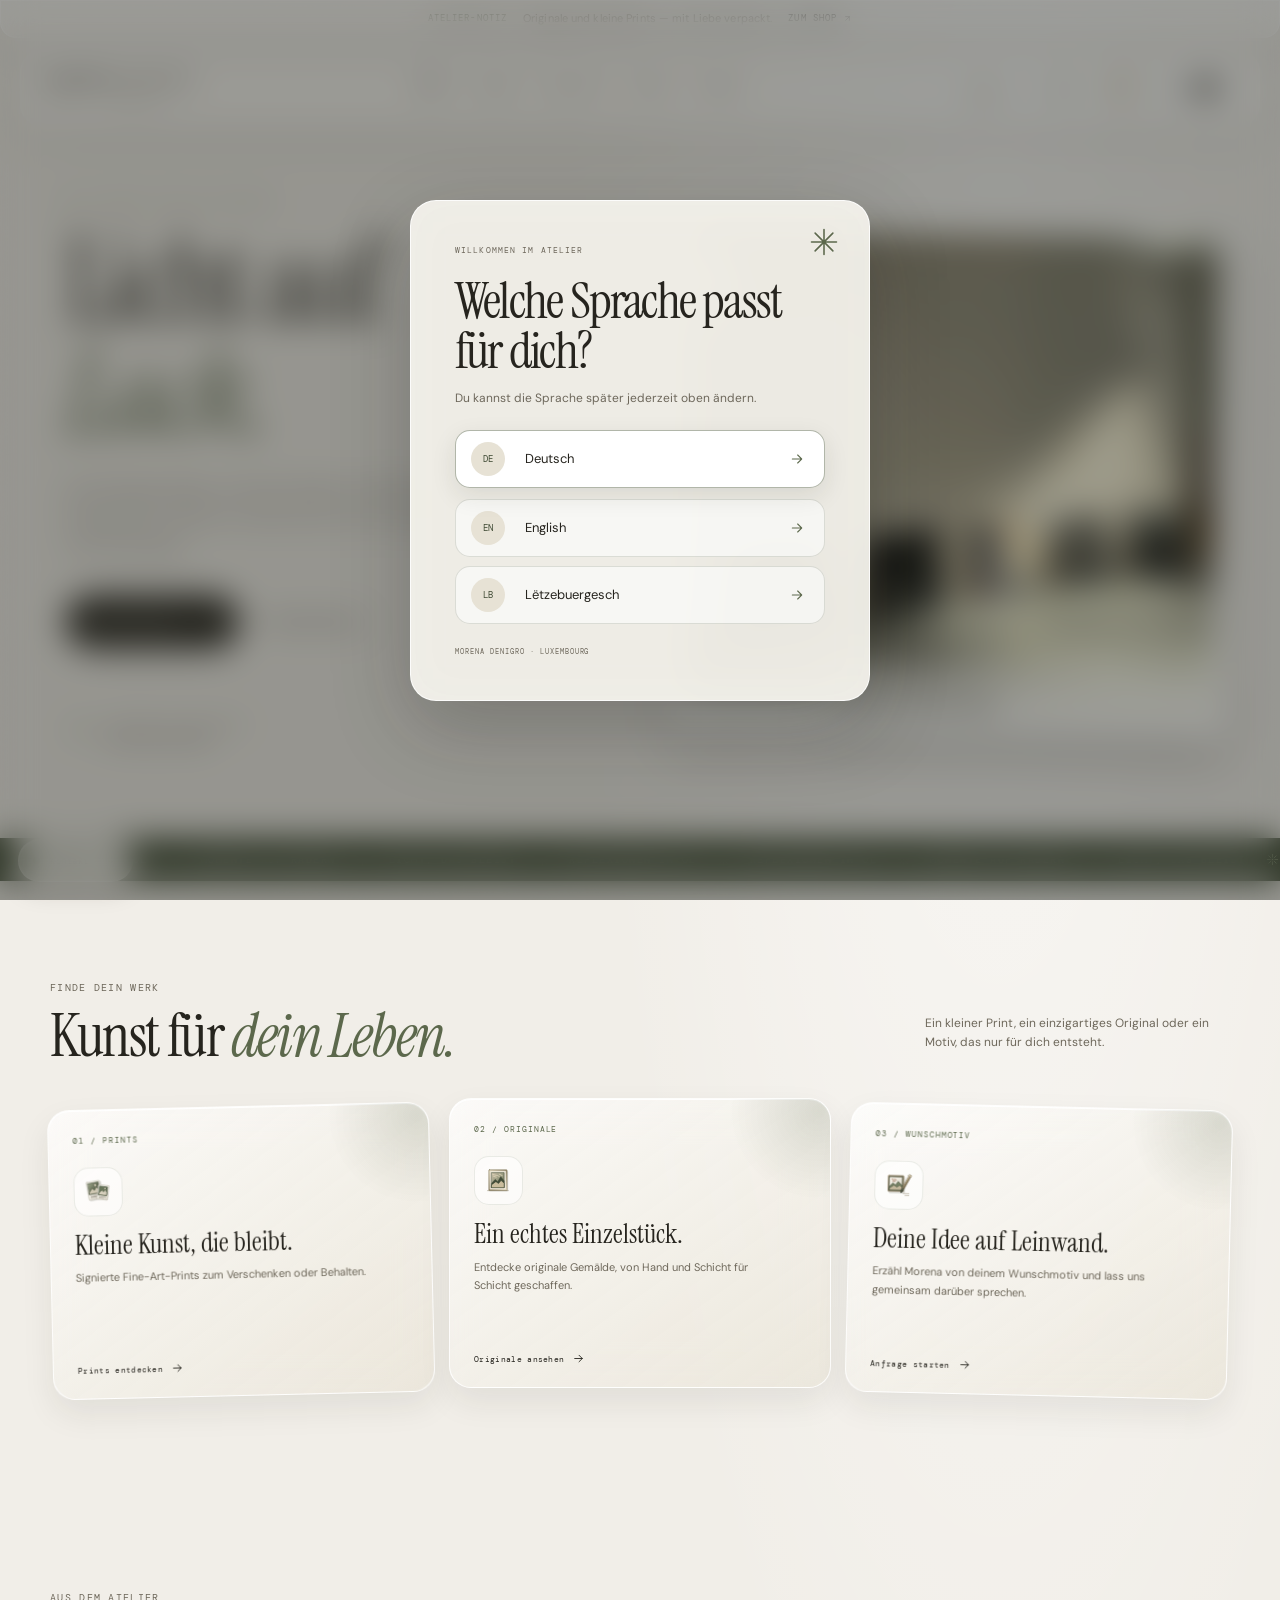
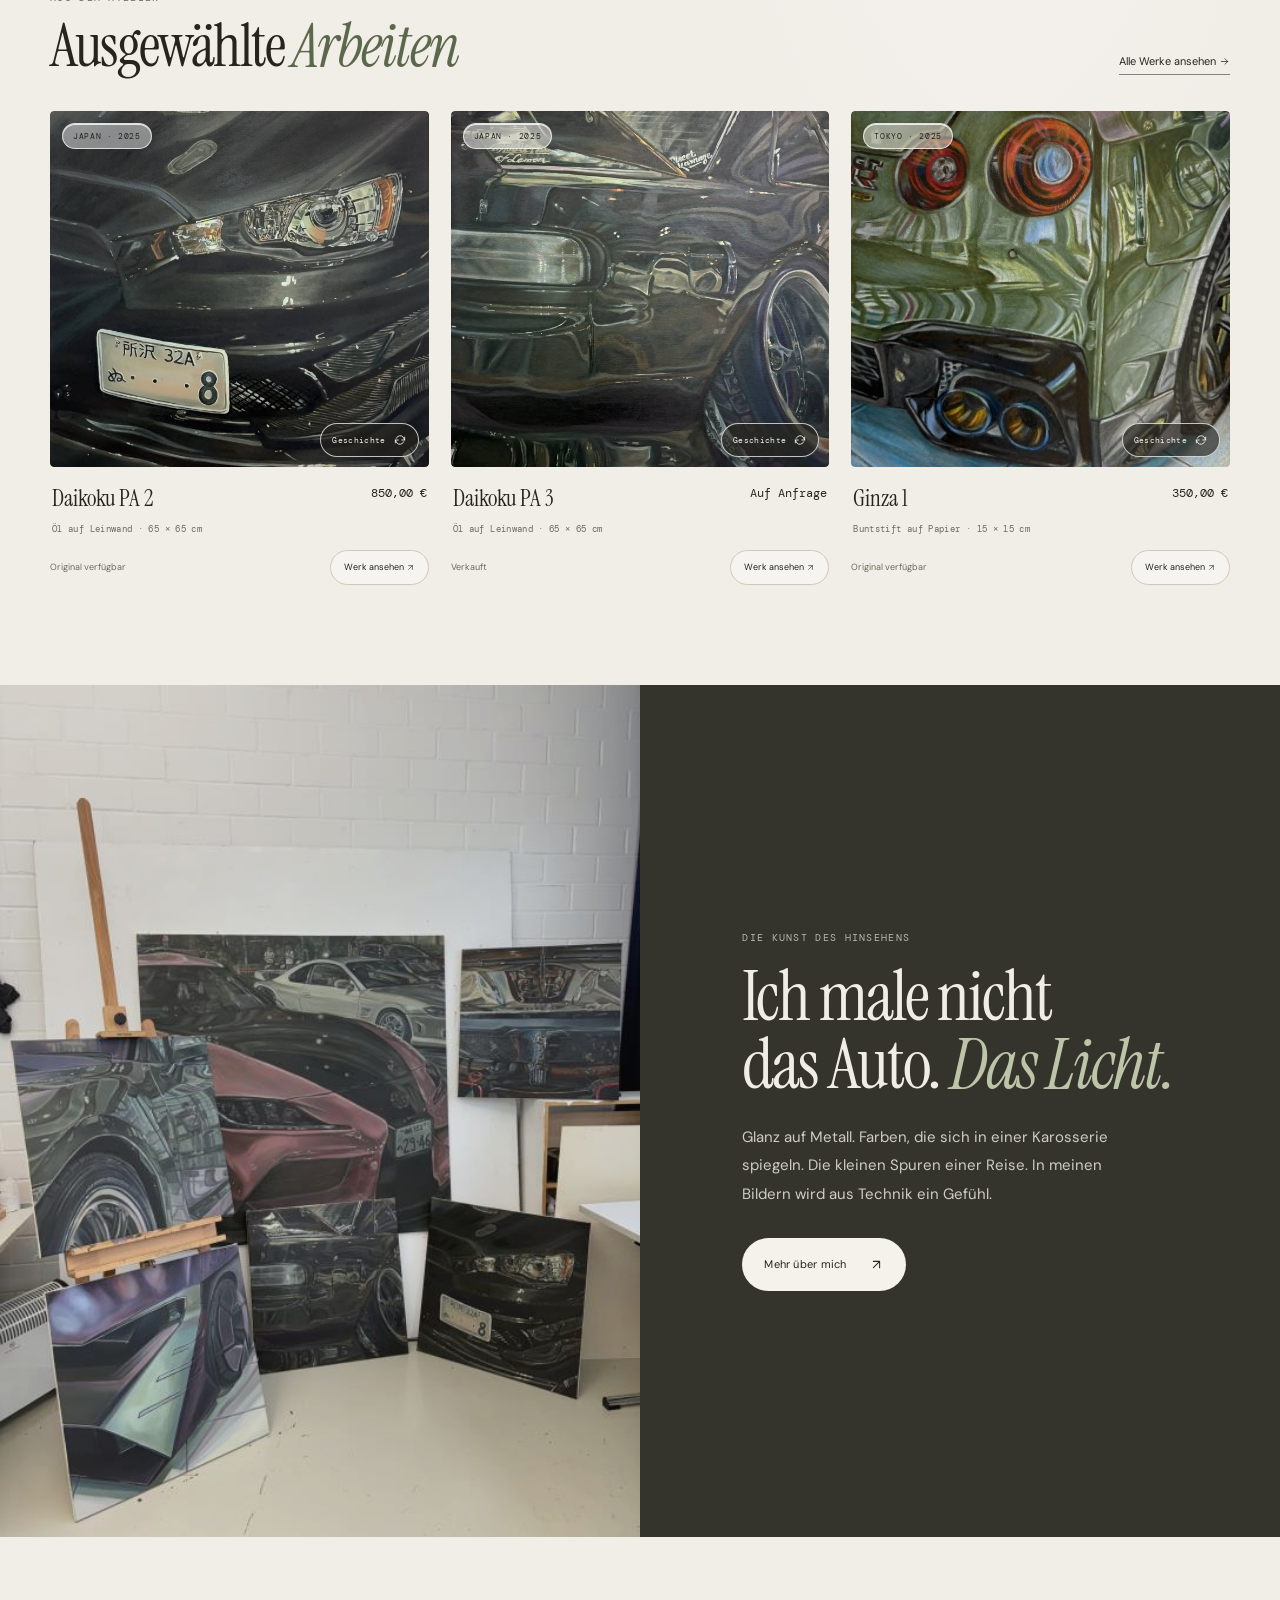
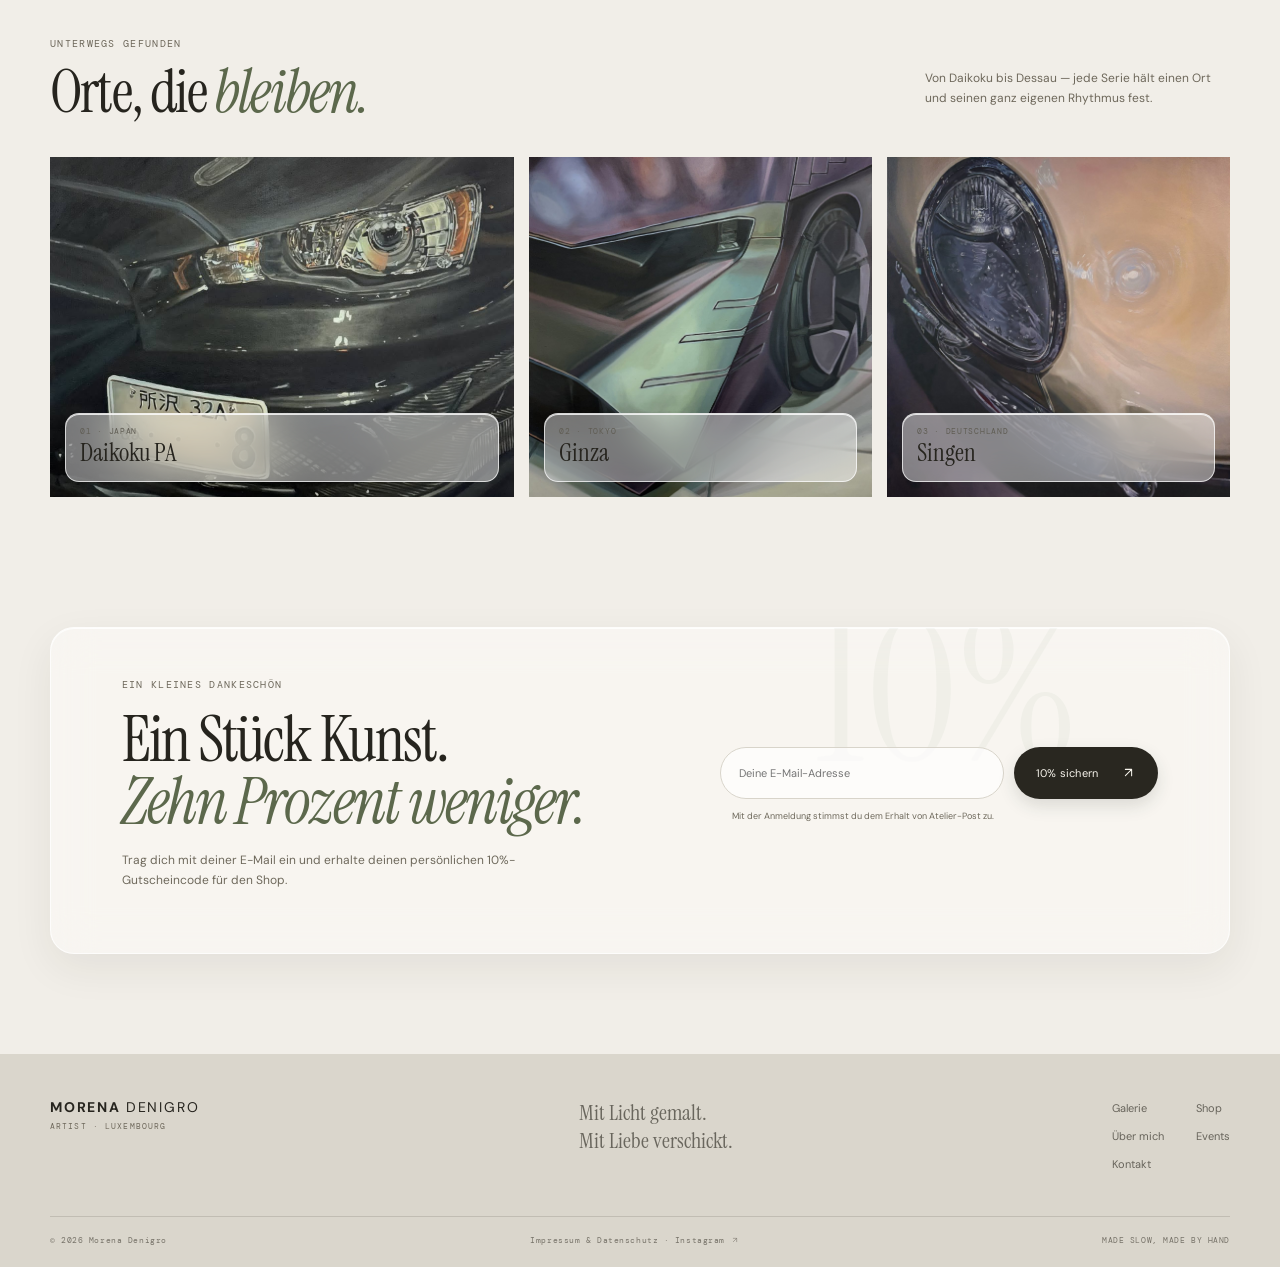
==== commit 27f97c77: "Replace generic offer icons with recognizable artwork illustrations" ====
--- a/index.html
+++ b/index.html
@@ -1,7 +1,32 @@
 <!doctype html><html lang="de"><head><meta charset="utf-8"><meta name="viewport" content="width=device-width,initial-scale=1"><meta name="theme-color" content="#F1EEE8"><title>Morena Denigro — Licht auf Lack</title><meta name="description" content="Fotorealistische Ölmalerei von Morena Denigro. Originale, Prints und Einblicke ins Atelier."><link rel="preconnect" href="https://fonts.googleapis.com"><link rel="preconnect" href="https://fonts.gstatic.com" crossorigin><link href="https://fonts.googleapis.com/css2?family=DM+Mono:wght@400;500&family=DM+Sans:wght@400;500;600;700&family=Instrument+Serif:ital@0;1&display=swap" rel="stylesheet"><link rel="stylesheet" href="style.css"><script defer src="app.js"></script><script defer src="site-locales.js"></script><script defer src="site-enhancements.js"></script></head><body><div class="announcement glass"><span>Atelier-Notiz</span><p>Originale und kleine Prints — mit Liebe verpackt.</p><a href="shop.html">Zum Shop <b><svg class="icon-inline icon-up-right" aria-hidden="true" focusable="false" viewBox="0 0 24 24"><path d="M7 17 17 7M7 7h10v10"/></svg></b></a></div><header class="site-header glass"><a class="wordmark" href="index.html">MORENA <i>DENIGRO</i><small>ARTIST · LUXEMBOURG</small></a><button class="menu-toggle" aria-label="Menü öffnen" aria-expanded="false"><svg class="menu-icon" aria-hidden="true" viewBox="0 0 24 24"><path d="M4 7h16M4 12h16M4 17h16"/></svg></button><nav><a class="active" href="index.html">Home</a><a href="galerie.html">Galerie</a><a href="about.html">Über mich</a><a href="events.html">Events</a><a href="contact.html">Kontakt</a></nav><div class="header-actions"><a class="sale-pill" href="#newsletter">10<span>%</span></a><button class="cart-open glass-button" aria-label="Warenkorb öffnen">Bag <span class="cart-count">0</span></button></div></header>
 <main><section class="hero wrap"><div class="hero-copy"><p class="eyebrow"><span class="dot"></span> FOTOREALISTISCHE ÖLMALEREI</p><h1>Licht auf<br><em>Lack.</em></h1><p class="lede">Ein flüchtiger Reflex, ein Stück Straße, ein Moment zwischen Bewegung und Stille. Ich male Autos, wie ich sie sehe — voller Licht und Leben.</p><div class="hero-links"><a class="button button-dark" href="galerie.html">Werke entdecken <span><svg class="icon-inline icon-up-right" aria-hidden="true" focusable="false" viewBox="0 0 24 24"><path d="M7 17 17 7M7 7h10v10"/></svg></span></a><a class="text-link" href="about.html">Meine Geschichte <span><svg class="icon-inline icon-right" aria-hidden="true" focusable="false" viewBox="0 0 24 24"><path d="M5 12h14M13 6l6 6-6 6"/></svg></span></a></div><div class="hero-note"><span class="scribble" aria-hidden="true"><svg class="hero-mark" viewBox="0 0 24 24"><path d="M12 2.5v5.2M12 16.3v5.2M2.5 12h5.2M16.3 12h5.2M5.3 5.3 9 9M15 15l3.7 3.7M18.7 5.3 15 9M9 15l-3.7 3.7"/><circle cx="12" cy="12" r="1.4"/></svg></span><span>Jedes Werk von Hand gemalt.<br><b>Kein Druck. Kein Filter.</b></span></div></div><div class="hero-art"><img src="bilder/aktuelle-arbeit.jpg" alt="Morenas aktuelle fotorealistische Malerei" fetchpriority="high"><div class="image-caption glass"><span>01 / AKTUELLE ARBEIT</span><b>Zwischen Licht und Linie</b></div><div class="round-seal">ÖL<br><small>AUF</small><br>LEINWAND</div></div></section>
 <section class="ticker" aria-label="Aus dem Atelier"><div class="ticker-track"><div class="ticker-group"><span>REFLEXIONEN IN ÖL</span><svg class="ticker-mark" aria-hidden="true" viewBox="0 0 24 24"><path d="M12 2.5v5.2M12 16.3v5.2M2.5 12h5.2M16.3 12h5.2M5.3 5.3 9 9M15 15l3.7 3.7M18.7 5.3 15 9M9 15l-3.7 3.7"/><circle cx="12" cy="12" r="1.4"/></svg><span>MOMENTE AUF RÄDERN</span><svg class="ticker-mark" aria-hidden="true" viewBox="0 0 24 24"><path d="M12 2.5v5.2M12 16.3v5.2M2.5 12h5.2M16.3 12h5.2M5.3 5.3 9 9M15 15l3.7 3.7M18.7 5.3 15 9M9 15l-3.7 3.7"/><circle cx="12" cy="12" r="1.4"/></svg><span>LICHT, DAS BLEIBT</span><svg class="ticker-mark" aria-hidden="true" viewBox="0 0 24 24"><path d="M12 2.5v5.2M12 16.3v5.2M2.5 12h5.2M16.3 12h5.2M5.3 5.3 9 9M15 15l3.7 3.7M18.7 5.3 15 9M9 15l-3.7 3.7"/><circle cx="12" cy="12" r="1.4"/></svg><span>REFLEXIONEN IN ÖL</span><svg class="ticker-mark" aria-hidden="true" viewBox="0 0 24 24"><path d="M12 2.5v5.2M12 16.3v5.2M2.5 12h5.2M16.3 12h5.2M5.3 5.3 9 9M15 15l3.7 3.7M18.7 5.3 15 9M9 15l-3.7 3.7"/><circle cx="12" cy="12" r="1.4"/></svg></div><div class="ticker-group" aria-hidden="true"><span>REFLEXIONEN IN ÖL</span><svg class="ticker-mark" viewBox="0 0 24 24"><path d="M12 2.5v5.2M12 16.3v5.2M2.5 12h5.2M16.3 12h5.2M5.3 5.3 9 9M15 15l3.7 3.7M18.7 5.3 15 9M9 15l-3.7 3.7"/><circle cx="12" cy="12" r="1.4"/></svg><span>MOMENTE AUF RÄDERN</span><svg class="ticker-mark" viewBox="0 0 24 24"><path d="M12 2.5v5.2M12 16.3v5.2M2.5 12h5.2M16.3 12h5.2M5.3 5.3 9 9M15 15l3.7 3.7M18.7 5.3 15 9M9 15l-3.7 3.7"/><circle cx="12" cy="12" r="1.4"/></svg><span>LICHT, DAS BLEIBT</span><svg class="ticker-mark" viewBox="0 0 24 24"><path d="M12 2.5v5.2M12 16.3v5.2M2.5 12h5.2M16.3 12h5.2M5.3 5.3 9 9M15 15l3.7 3.7M18.7 5.3 15 9M9 15l-3.7 3.7"/><circle cx="12" cy="12" r="1.4"/></svg><span>REFLEXIONEN IN ÖL</span><svg class="ticker-mark" aria-hidden="true" viewBox="0 0 24 24"><path d="M12 2.5v5.2M12 16.3v5.2M2.5 12h5.2M16.3 12h5.2M5.3 5.3 9 9M15 15l3.7 3.7M18.7 5.3 15 9M9 15l-3.7 3.7"/><circle cx="12" cy="12" r="1.4"/></svg></div></div></section>
-<section class="section wrap offer-section" aria-labelledby="offer-heading"><div class="section-head"><div><p class="eyebrow">FINDE DEIN WERK</p><h2 id="offer-heading">Kunst für <em>dein Leben.</em></h2></div><p class="section-blurb">Ein kleiner Print, ein einzigartiges Original oder ein Motiv, das nur für dich entsteht.</p></div><div class="offers-grid"><a class="offer-card glass" href="shop.html#prints"><span class="offer-kicker">01 / PRINTS</span><svg class="offer-icon" aria-hidden="true" viewBox="0 0 48 48"><rect x="11" y="7" width="26" height="34" rx="2"/><path d="M16 31 22 24l5 4 5-8 5 6"/><circle cx="19" cy="16" r="2"/></svg><h3>Kleine Kunst, die bleibt.</h3><p>Signierte Fine-Art-Prints zum Verschenken oder Behalten.</p><span class="offer-link">Prints entdecken <svg class="icon-inline icon-right" aria-hidden="true" viewBox="0 0 24 24"><path d="M5 12h14M13 6l6 6-6 6"/></svg></span></a><a class="offer-card glass" href="shop.html#originals"><span class="offer-kicker">02 / ORIGINALE</span><svg class="offer-icon" aria-hidden="true" viewBox="0 0 48 48"><rect x="8" y="9" width="32" height="29" rx="2"/><path d="m12 32 9-10 6 6 5-7 5 7"/><path d="M17 15h14"/></svg><h3>Ein echtes Einzelstück.</h3><p>Entdecke originale Gemälde, von Hand und Schicht für Schicht geschaffen.</p><span class="offer-link">Originale ansehen <svg class="icon-inline icon-right" aria-hidden="true" viewBox="0 0 24 24"><path d="M5 12h14M13 6l6 6-6 6"/></svg></span></a><a class="offer-card glass" href="contact.html?topic=custom"><span class="offer-kicker">03 / WUNSCHMOTIV</span><svg class="offer-icon" aria-hidden="true" viewBox="0 0 48 48"><path d="M8 11h32v23H22l-9 7v-7H8z"/><path d="M16 22h16M24 16v12"/></svg><h3>Deine Idee auf Leinwand.</h3><p>Erzähl Morena von deinem Wunschmotiv und lass uns gemeinsam darüber sprechen.</p><span class="offer-link">Anfrage starten <svg class="icon-inline icon-right" aria-hidden="true" viewBox="0 0 24 24"><path d="M5 12h14M13 6l6 6-6 6"/></svg></span></a></div></section><section class="section wrap"><div class="section-head"><div><p class="eyebrow">AUS DEM ATELIER</p><h2>Ausgewählte <em>Arbeiten</em></h2></div><a class="text-link" href="galerie.html">Alle Werke ansehen <svg class="icon-inline icon-right" aria-hidden="true" focusable="false" viewBox="0 0 24 24"><path d="M5 12h14M13 6l6 6-6 6"/></svg></a></div><div class="art-grid featured-grid" data-art-grid="featured"></div></section>
+<section class="section wrap offer-section" aria-labelledby="offer-heading"><div class="section-head"><div><p class="eyebrow">FINDE DEIN WERK</p><h2 id="offer-heading">Kunst für <em>dein Leben.</em></h2></div><p class="section-blurb">Ein kleiner Print, ein einzigartiges Original oder ein Motiv, das nur für dich entsteht.</p></div><div class="offers-grid"><a class="offer-card glass" href="shop.html#prints"><span class="offer-kicker">01 / PRINTS</span><svg class="offer-icon offer-icon-prints" aria-hidden="true" viewBox="0 0 72 72">
+<defs><linearGradient id="printPaper" x1="0" y1="0" x2="1" y2="1"><stop stop-color="#fffdf6"/><stop offset="1" stop-color="#d9d4c7"/></linearGradient><linearGradient id="printArt" x1="0" y1="0" x2="0.9" y2="1"><stop stop-color="#9ba286"/><stop offset="1" stop-color="#414b37"/></linearGradient></defs>
+<rect x="11" y="10" width="36" height="48" rx="2" fill="#252820" opacity=".16" transform="rotate(-9 29 34)"/>
+<g transform="rotate(-9 29 34)"><rect x="8" y="7" width="36" height="48" rx="2" fill="url(#printPaper)" stroke="#b8b3a6" stroke-width="1.2"/><rect x="12" y="11" width="28" height="29" fill="url(#printArt)"/><circle cx="31" cy="18" r="4" fill="#e8dfc8"/><path d="M12 35 21 25l6 6 5-8 8 10v7H12Z" fill="#d0c8b3"/><path d="M15 46h20M15 49h15" stroke="#7e796d" stroke-width="1.3" stroke-linecap="round"/></g>
+<g transform="rotate(8 48 39)"><rect x="34" y="18" width="29" height="39" rx="1.5" fill="url(#printPaper)" stroke="#b8b3a6" stroke-width="1.2"/><rect x="38" y="22" width="21" height="23" fill="#68765a"/><path d="m38 40 7-8 5 4 4-7 5 8v8H38Z" fill="#d7d0bd"/><circle cx="53" cy="27" r="3" fill="#eee4cd"/><path d="M40 50h16M40 53h11" stroke="#8b8578" stroke-width="1.1" stroke-linecap="round"/></g>
+</svg><h3>Kleine Kunst, die bleibt.</h3><p>Signierte Fine-Art-Prints zum Verschenken oder Behalten.</p><span class="offer-link">Prints entdecken <svg class="icon-inline icon-right" aria-hidden="true" viewBox="0 0 24 24"><path d="M5 12h14M13 6l6 6-6 6"/></svg></span></a><a class="offer-card glass" href="shop.html#originals"><span class="offer-kicker">02 / ORIGINALE</span><svg class="offer-icon offer-icon-original" aria-hidden="true" viewBox="0 0 72 72">
+<defs><linearGradient id="frameGold" x1="0" y1="0" x2="1" y2="1"><stop stop-color="#d5c9a9"/><stop offset=".48" stop-color="#8c8064"/><stop offset="1" stop-color="#e4d9bd"/></linearGradient><linearGradient id="canvasPaint" x1="0" y1="0" x2="1" y2="1"><stop stop-color="#c9bfa7"/><stop offset="1" stop-color="#667256"/></linearGradient></defs>
+<path d="M13 10h46v52H13z" fill="#171a15" opacity=".18" transform="translate(2 2)"/>
+<rect x="10" y="7" width="49" height="56" rx="2" fill="url(#frameGold)" stroke="#8a8067" stroke-width="1.3"/>
+<rect x="14" y="11" width="41" height="48" fill="#eee7d7" stroke="#f8f3e8" stroke-width="1.2"/>
+<rect x="18" y="15" width="33" height="40" fill="url(#canvasPaint)"/>
+<path d="M18 43 27 33l7 6 8-13 9 11v18H18Z" fill="#414b38"/>
+<path d="M18 47 29 39l7 5 7-8 8 7v12H18Z" fill="#d9c9a7" opacity=".9"/>
+<path d="M21 20c7 3 11 1 17 5M23 25l7 2M38 19l8 4" stroke="#f0e3c6" stroke-width="1.8" stroke-linecap="round" opacity=".9"/>
+<path d="M7 63h55" stroke="#8a8067" stroke-width="1.4" stroke-linecap="round"/>
+</svg><h3>Ein echtes Einzelstück.</h3><p>Entdecke originale Gemälde, von Hand und Schicht für Schicht geschaffen.</p><span class="offer-link">Originale ansehen <svg class="icon-inline icon-right" aria-hidden="true" viewBox="0 0 24 24"><path d="M5 12h14M13 6l6 6-6 6"/></svg></span></a><a class="offer-card glass" href="contact.html?topic=custom"><span class="offer-kicker">03 / WUNSCHMOTIV</span><svg class="offer-icon offer-icon-custom" aria-hidden="true" viewBox="0 0 72 72">
+<defs><linearGradient id="customCanvas" x1="0" y1="0" x2="1" y2="1"><stop stop-color="#fffdf5"/><stop offset="1" stop-color="#d6d0c1"/></linearGradient><linearGradient id="brushHandle" x1="0" y1="0" x2="1" y2="1"><stop stop-color="#b5a47e"/><stop offset="1" stop-color="#6c624b"/></linearGradient></defs>
+<rect x="8" y="12" width="42" height="43" rx="2" fill="#1c2019" opacity=".15" transform="translate(2 2)"/>
+<rect x="7" y="10" width="42" height="43" rx="2" fill="#7f765f" stroke="#b4a88b" stroke-width="1.3"/>
+<rect x="11" y="14" width="34" height="35" fill="url(#customCanvas)"/>
+<path d="M11 40 20 30l7 6 7-10 11 11v12H11Z" fill="#778366"/>
+<path d="M11 44 23 36l8 5 7-5 7 6v7H11Z" fill="#c5b99d"/>
+<path d="M17 20c5 3 8-1 12 2M19 25l7 1" stroke="#9c715a" stroke-width="2" stroke-linecap="round"/>
+<g transform="rotate(28 51 34)"><path d="M50 10h6v35h-6z" fill="url(#brushHandle)" stroke="#74674e" stroke-width="1"/><path d="M49 9h8l-1-5h-6z" fill="#d5c8aa" stroke="#74674e" stroke-width="1"/><path d="M50 45h6l-1 11q-2 4-4 0Z" fill="#4b5140" stroke="#33382d" stroke-width="1"/><path d="M51 46h4" stroke="#c6b895" stroke-width="1"/></g>
+<path d="M48 58h15M53 63h10" stroke="#9b927e" stroke-width="1.4" stroke-linecap="round"/>
+</svg><h3>Deine Idee auf Leinwand.</h3><p>Erzähl Morena von deinem Wunschmotiv und lass uns gemeinsam darüber sprechen.</p><span class="offer-link">Anfrage starten <svg class="icon-inline icon-right" aria-hidden="true" viewBox="0 0 24 24"><path d="M5 12h14M13 6l6 6-6 6"/></svg></span></a></div></section><section class="section wrap"><div class="section-head"><div><p class="eyebrow">AUS DEM ATELIER</p><h2>Ausgewählte <em>Arbeiten</em></h2></div><a class="text-link" href="galerie.html">Alle Werke ansehen <svg class="icon-inline icon-right" aria-hidden="true" focusable="false" viewBox="0 0 24 24"><path d="M5 12h14M13 6l6 6-6 6"/></svg></a></div><div class="art-grid featured-grid" data-art-grid="featured"></div></section>
 <section class="story-band"><div class="story-image"><img src="bilder/home-atelier.jpg" alt="Einblick in Morenas Atelier" loading="lazy"></div><div class="story-copy"><p class="eyebrow">DIE KUNST DES HINSEHENS</p><h2>Ich male nicht<br>das Auto. <em>Das Licht.</em></h2><p>Glanz auf Metall. Farben, die sich in einer Karosserie spiegeln. Die kleinen Spuren einer Reise. In meinen Bildern wird aus Technik ein Gefühl.</p><a class="button button-light" href="about.html">Mehr über mich <span><svg class="icon-inline icon-up-right" aria-hidden="true" focusable="false" viewBox="0 0 24 24"><path d="M7 17 17 7M7 7h10v10"/></svg></span></a></div></section>
 <section class="section wrap series-section"><div class="section-head"><div><p class="eyebrow">UNTERWEGS GEFUNDEN</p><h2>Orte, die <em>bleiben.</em></h2></div><p class="section-blurb">Von Daikoku bis Dessau — jede Serie hält einen Ort und seinen ganz eigenen Rhythmus fest.</p></div><div class="series-grid"><a href="galerie.html#daikoku" class="series-card series-one"><img src="bilder/daikoku-2.jpg" alt="Daikoku PA Serie"><span class="glass">01 · JAPAN <b>Daikoku PA</b></span></a><a href="galerie.html#ginza" class="series-card series-two"><img src="bilder/ginza-3.jpg" alt="Ginza Serie"><span class="glass">02 · TOKYO <b>Ginza</b></span></a><a href="galerie.html#singen" class="series-card series-three"><img src="bilder/singen-1.jpg" alt="Singen Serie"><span class="glass">03 · DEUTSCHLAND <b>Singen</b></span></a></div></section>
 <section class="newsletter" id="newsletter"><div class="newsletter-inner glass"><div><p class="eyebrow">EIN KLEINES DANKESCHÖN</p><h2>Ein Stück Kunst.<br><em>Zehn Prozent weniger.</em></h2><p>Trag dich mit deiner E-Mail ein und erhalte deinen persönlichen 10%-Gutscheincode für den Shop.</p></div><form class="newsletter-form"><label class="sr-only" for="newsletter-email">Deine E-Mail-Adresse</label><input id="newsletter-email" type="email" placeholder="Deine E-Mail-Adresse" required><button class="button button-dark" type="submit">10% sichern <span><svg class="icon-inline icon-up-right" aria-hidden="true" focusable="false" viewBox="0 0 24 24"><path d="M7 17 17 7M7 7h10v10"/></svg></span></button><small>Mit der Anmeldung stimmst du dem Erhalt von Atelier-Post zu.</small><output aria-live="polite"></output></form><span class="newsletter-percent">10%</span></div></section></main>
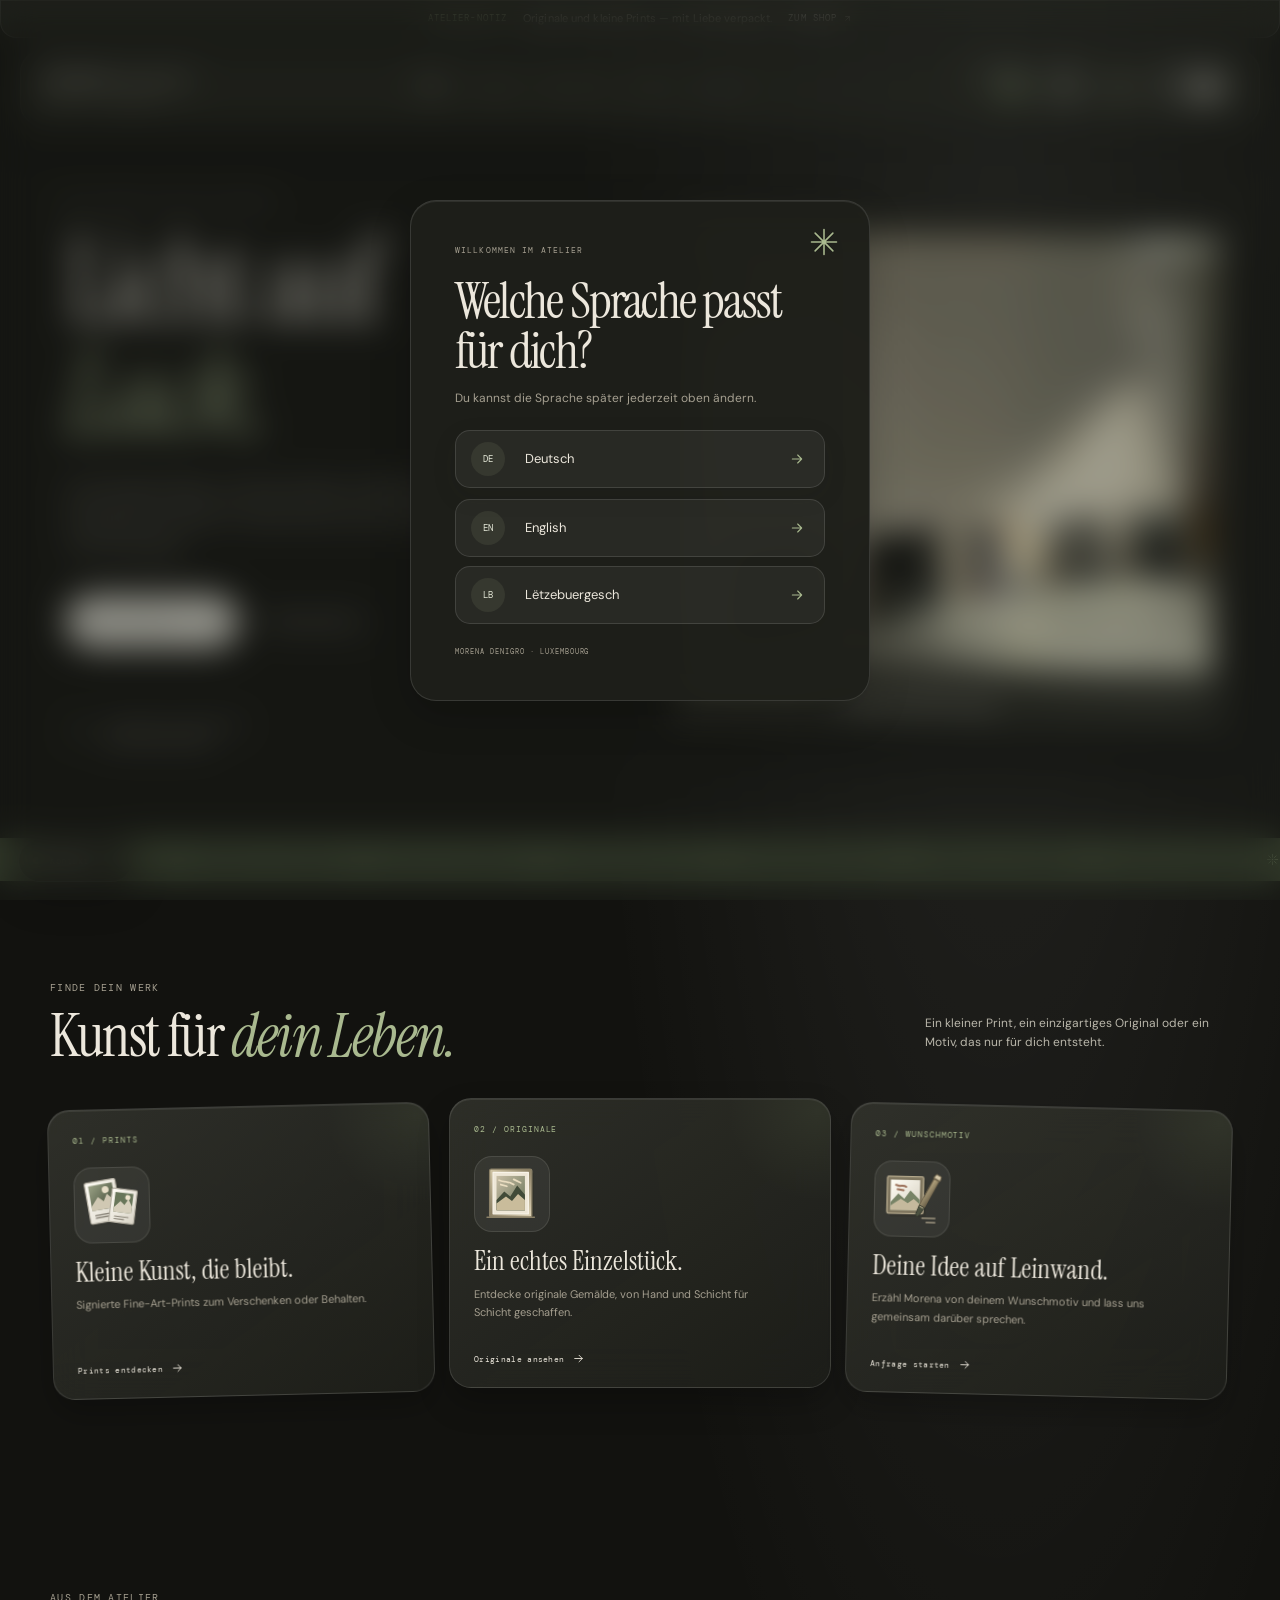
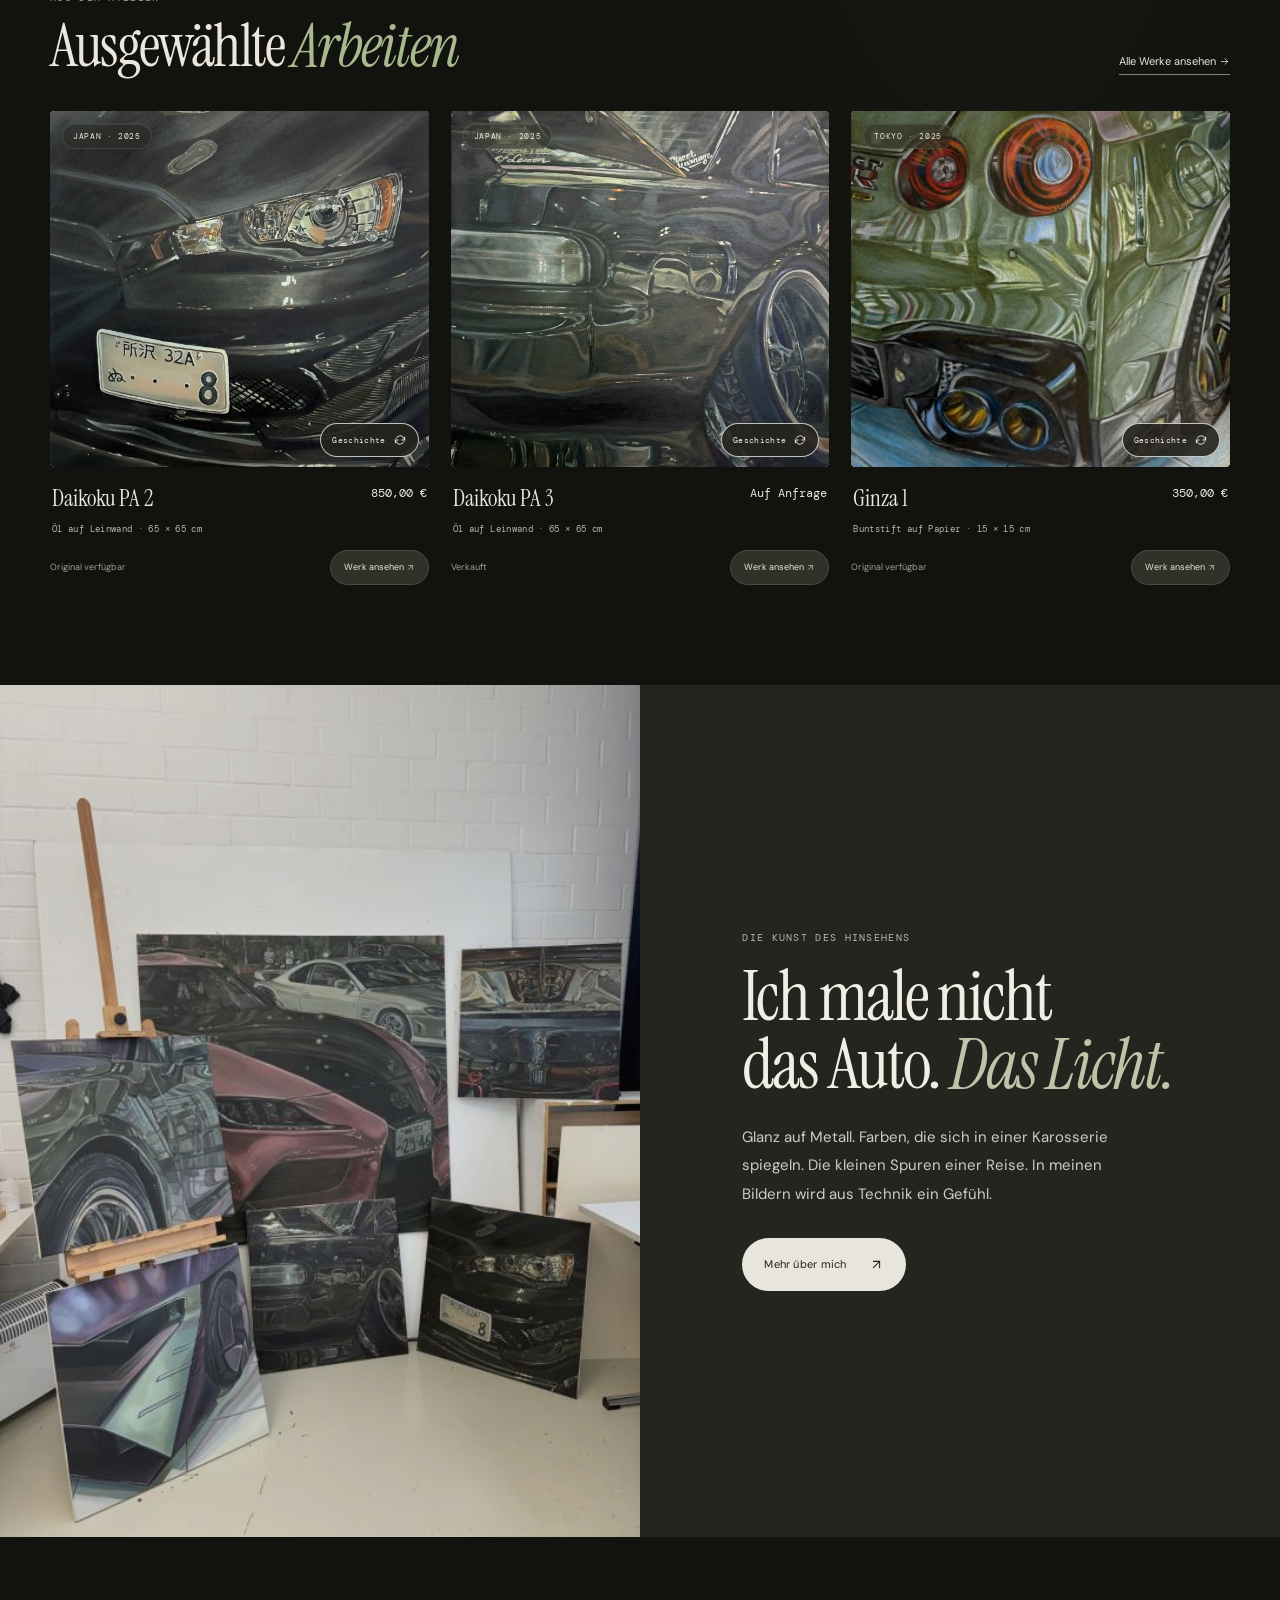
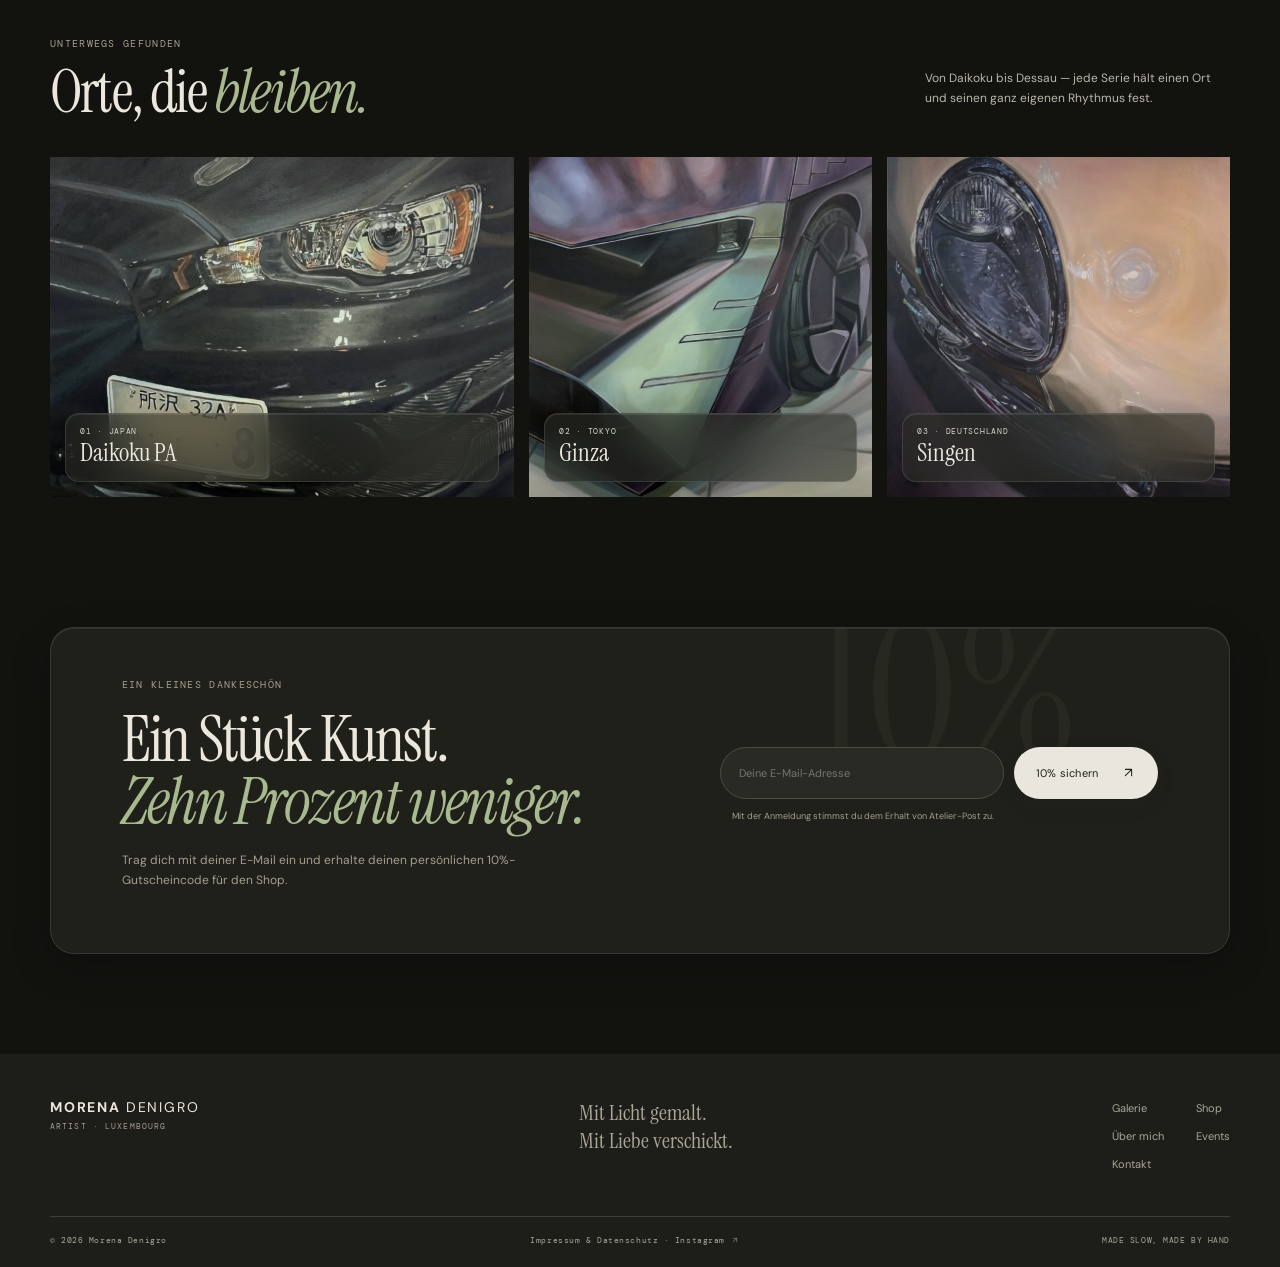
==== commit 9a8380aa: "Match browser theme color to dark mode" ====
--- a/index.html
+++ b/index.html
@@ -1,4 +1,4 @@
-<!doctype html><html lang="de"><head><meta charset="utf-8"><meta name="viewport" content="width=device-width,initial-scale=1"><meta name="theme-color" content="#F1EEE8"><title>Morena Denigro — Licht auf Lack</title><meta name="description" content="Fotorealistische Ölmalerei von Morena Denigro. Originale, Prints und Einblicke ins Atelier."><link rel="preconnect" href="https://fonts.googleapis.com"><link rel="preconnect" href="https://fonts.gstatic.com" crossorigin><link href="https://fonts.googleapis.com/css2?family=DM+Mono:wght@400;500&family=DM+Sans:wght@400;500;600;700&family=Instrument+Serif:ital@0;1&display=swap" rel="stylesheet"><link rel="stylesheet" href="style.css"><script defer src="app.js"></script><script defer src="site-locales.js"></script><script defer src="site-enhancements.js"></script></head><body><div class="announcement glass"><span>Atelier-Notiz</span><p>Originale und kleine Prints — mit Liebe verpackt.</p><a href="shop.html">Zum Shop <b><svg class="icon-inline icon-up-right" aria-hidden="true" focusable="false" viewBox="0 0 24 24"><path d="M7 17 17 7M7 7h10v10"/></svg></b></a></div><header class="site-header glass"><a class="wordmark" href="index.html">MORENA <i>DENIGRO</i><small>ARTIST · LUXEMBOURG</small></a><button class="menu-toggle" aria-label="Menü öffnen" aria-expanded="false"><svg class="menu-icon" aria-hidden="true" viewBox="0 0 24 24"><path d="M4 7h16M4 12h16M4 17h16"/></svg></button><nav><a class="active" href="index.html">Home</a><a href="galerie.html">Galerie</a><a href="about.html">Über mich</a><a href="events.html">Events</a><a href="contact.html">Kontakt</a></nav><div class="header-actions"><a class="sale-pill" href="#newsletter">10<span>%</span></a><button class="cart-open glass-button" aria-label="Warenkorb öffnen">Bag <span class="cart-count">0</span></button></div></header>
+<!doctype html><html lang="de"><head><meta charset="utf-8"><meta name="viewport" content="width=device-width,initial-scale=1"><meta name="theme-color" content="#171914"><title>Morena Denigro — Licht auf Lack</title><meta name="description" content="Fotorealistische Ölmalerei von Morena Denigro. Originale, Prints und Einblicke ins Atelier."><link rel="preconnect" href="https://fonts.googleapis.com"><link rel="preconnect" href="https://fonts.gstatic.com" crossorigin><link href="https://fonts.googleapis.com/css2?family=DM+Mono:wght@400;500&family=DM+Sans:wght@400;500;600;700&family=Instrument+Serif:ital@0;1&display=swap" rel="stylesheet"><link rel="stylesheet" href="style.css"><script defer src="app.js"></script><script defer src="site-locales.js"></script><script defer src="site-enhancements.js"></script></head><body><div class="announcement glass"><span>Atelier-Notiz</span><p>Originale und kleine Prints — mit Liebe verpackt.</p><a href="shop.html">Zum Shop <b><svg class="icon-inline icon-up-right" aria-hidden="true" focusable="false" viewBox="0 0 24 24"><path d="M7 17 17 7M7 7h10v10"/></svg></b></a></div><header class="site-header glass"><a class="wordmark" href="index.html">MORENA <i>DENIGRO</i><small>ARTIST · LUXEMBOURG</small></a><button class="menu-toggle" aria-label="Menü öffnen" aria-expanded="false"><svg class="menu-icon" aria-hidden="true" viewBox="0 0 24 24"><path d="M4 7h16M4 12h16M4 17h16"/></svg></button><nav><a class="active" href="index.html">Home</a><a href="galerie.html">Galerie</a><a href="about.html">Über mich</a><a href="events.html">Events</a><a href="contact.html">Kontakt</a></nav><div class="header-actions"><a class="sale-pill" href="#newsletter">10<span>%</span></a><button class="cart-open glass-button" aria-label="Warenkorb öffnen">Bag <span class="cart-count">0</span></button></div></header>
 <main><section class="hero wrap"><div class="hero-copy"><p class="eyebrow"><span class="dot"></span> FOTOREALISTISCHE ÖLMALEREI</p><h1>Licht auf<br><em>Lack.</em></h1><p class="lede">Ein flüchtiger Reflex, ein Stück Straße, ein Moment zwischen Bewegung und Stille. Ich male Autos, wie ich sie sehe — voller Licht und Leben.</p><div class="hero-links"><a class="button button-dark" href="galerie.html">Werke entdecken <span><svg class="icon-inline icon-up-right" aria-hidden="true" focusable="false" viewBox="0 0 24 24"><path d="M7 17 17 7M7 7h10v10"/></svg></span></a><a class="text-link" href="about.html">Meine Geschichte <span><svg class="icon-inline icon-right" aria-hidden="true" focusable="false" viewBox="0 0 24 24"><path d="M5 12h14M13 6l6 6-6 6"/></svg></span></a></div><div class="hero-note"><span class="scribble" aria-hidden="true"><svg class="hero-mark" viewBox="0 0 24 24"><path d="M12 2.5v5.2M12 16.3v5.2M2.5 12h5.2M16.3 12h5.2M5.3 5.3 9 9M15 15l3.7 3.7M18.7 5.3 15 9M9 15l-3.7 3.7"/><circle cx="12" cy="12" r="1.4"/></svg></span><span>Jedes Werk von Hand gemalt.<br><b>Kein Druck. Kein Filter.</b></span></div></div><div class="hero-art"><img src="bilder/aktuelle-arbeit.jpg" alt="Morenas aktuelle fotorealistische Malerei" fetchpriority="high"><div class="image-caption glass"><span>01 / AKTUELLE ARBEIT</span><b>Zwischen Licht und Linie</b></div><div class="round-seal">ÖL<br><small>AUF</small><br>LEINWAND</div></div></section>
 <section class="ticker" aria-label="Aus dem Atelier"><div class="ticker-track"><div class="ticker-group"><span>REFLEXIONEN IN ÖL</span><svg class="ticker-mark" aria-hidden="true" viewBox="0 0 24 24"><path d="M12 2.5v5.2M12 16.3v5.2M2.5 12h5.2M16.3 12h5.2M5.3 5.3 9 9M15 15l3.7 3.7M18.7 5.3 15 9M9 15l-3.7 3.7"/><circle cx="12" cy="12" r="1.4"/></svg><span>MOMENTE AUF RÄDERN</span><svg class="ticker-mark" aria-hidden="true" viewBox="0 0 24 24"><path d="M12 2.5v5.2M12 16.3v5.2M2.5 12h5.2M16.3 12h5.2M5.3 5.3 9 9M15 15l3.7 3.7M18.7 5.3 15 9M9 15l-3.7 3.7"/><circle cx="12" cy="12" r="1.4"/></svg><span>LICHT, DAS BLEIBT</span><svg class="ticker-mark" aria-hidden="true" viewBox="0 0 24 24"><path d="M12 2.5v5.2M12 16.3v5.2M2.5 12h5.2M16.3 12h5.2M5.3 5.3 9 9M15 15l3.7 3.7M18.7 5.3 15 9M9 15l-3.7 3.7"/><circle cx="12" cy="12" r="1.4"/></svg><span>REFLEXIONEN IN ÖL</span><svg class="ticker-mark" aria-hidden="true" viewBox="0 0 24 24"><path d="M12 2.5v5.2M12 16.3v5.2M2.5 12h5.2M16.3 12h5.2M5.3 5.3 9 9M15 15l3.7 3.7M18.7 5.3 15 9M9 15l-3.7 3.7"/><circle cx="12" cy="12" r="1.4"/></svg></div><div class="ticker-group" aria-hidden="true"><span>REFLEXIONEN IN ÖL</span><svg class="ticker-mark" viewBox="0 0 24 24"><path d="M12 2.5v5.2M12 16.3v5.2M2.5 12h5.2M16.3 12h5.2M5.3 5.3 9 9M15 15l3.7 3.7M18.7 5.3 15 9M9 15l-3.7 3.7"/><circle cx="12" cy="12" r="1.4"/></svg><span>MOMENTE AUF RÄDERN</span><svg class="ticker-mark" viewBox="0 0 24 24"><path d="M12 2.5v5.2M12 16.3v5.2M2.5 12h5.2M16.3 12h5.2M5.3 5.3 9 9M15 15l3.7 3.7M18.7 5.3 15 9M9 15l-3.7 3.7"/><circle cx="12" cy="12" r="1.4"/></svg><span>LICHT, DAS BLEIBT</span><svg class="ticker-mark" viewBox="0 0 24 24"><path d="M12 2.5v5.2M12 16.3v5.2M2.5 12h5.2M16.3 12h5.2M5.3 5.3 9 9M15 15l3.7 3.7M18.7 5.3 15 9M9 15l-3.7 3.7"/><circle cx="12" cy="12" r="1.4"/></svg><span>REFLEXIONEN IN ÖL</span><svg class="ticker-mark" aria-hidden="true" viewBox="0 0 24 24"><path d="M12 2.5v5.2M12 16.3v5.2M2.5 12h5.2M16.3 12h5.2M5.3 5.3 9 9M15 15l3.7 3.7M18.7 5.3 15 9M9 15l-3.7 3.7"/><circle cx="12" cy="12" r="1.4"/></svg></div></div></section>
 <section class="section wrap offer-section" aria-labelledby="offer-heading"><div class="section-head"><div><p class="eyebrow">FINDE DEIN WERK</p><h2 id="offer-heading">Kunst für <em>dein Leben.</em></h2></div><p class="section-blurb">Ein kleiner Print, ein einzigartiges Original oder ein Motiv, das nur für dich entsteht.</p></div><div class="offers-grid"><a class="offer-card glass" href="shop.html#prints"><span class="offer-kicker">01 / PRINTS</span><svg class="offer-icon offer-icon-prints" aria-hidden="true" viewBox="0 0 72 72">
--- a/style.css
+++ b/style.css
@@ -207,7 +207,7 @@
 .offer-card:nth-child(1){transform:rotate(-1.35deg) translateY(5px)}.offer-card:nth-child(2){transform:translateY(-3px)}.offer-card:nth-child(3){transform:rotate(1.35deg) translateY(5px)}
 .offer-card:hover,.offer-card:focus-visible{z-index:2;transform:translateY(-9px) rotate(0);box-shadow:0 24px 42px rgba(38,36,30,.15),inset 0 1px white;outline:none}
 .offer-kicker{font:8px var(--mono);letter-spacing:.12em;color:var(--moss)}
-.offer-icon{width:49px;height:49px;margin:22px 0 15px;padding:10px;border-radius:15px;color:var(--moss-deep);background:rgba(255,255,255,.58);border:1px solid rgba(92,104,76,.12);fill:none;stroke:currentColor;stroke-width:1.4;stroke-linecap:round;stroke-linejoin:round}
+.offer-icon{display:block;width:76px;height:76px;margin:22px 0 15px;padding:6px;border-radius:18px;color:var(--moss-deep);background:rgba(255,255,255,.58);border:1px solid rgba(92,104,76,.12);fill:initial;stroke:none;stroke-width:1.4;stroke-linecap:round;stroke-linejoin:round}.offer-icon defs,.offer-icon rect,.offer-icon circle,.offer-icon path{vector-effect:non-scaling-stroke}.offer-icon-prints,.offer-icon-original,.offer-icon-custom{overflow:visible}
 .offer-card h3{font:27px/1.05 var(--serif);margin:0 0 9px}.offer-card p{max-width:290px;margin:0 0 22px;color:var(--muted);font-size:11px;line-height:1.7}
 .offer-link{display:flex;align-items:center;gap:8px;margin-top:auto;font:8px var(--mono);letter-spacing:.04em;color:var(--ink)}
 .offer-link .icon-inline{width:13px;height:13px;min-width:13px}
@@ -267,7 +267,7 @@
   .offers-grid{grid-template-columns:1fr;gap:15px}
   .offer-card,.offer-card:nth-child(1),.offer-card:nth-child(2),.offer-card:nth-child(3){min-height:0;padding:22px;transform:none}
   .offer-card:last-child{grid-column:auto}
-  .offer-icon{width:43px;height:43px;margin:14px 0 11px}
+  .offer-icon{width:68px;height:68px;margin:15px 0 12px;padding:5px}
   .offer-card h3{font-size:25px}
   .art-face-back{padding:17px}
   .art-story-copy h3{margin:12px 0 8px;font-size:23px}
@@ -281,3 +281,107 @@
   .language-panel h2{font-size:40px}
 }
 @media(prefers-reduced-motion:reduce){.pencil-loader *,.art-flip-inner,.offer-card,.language-panel{animation-duration:.01ms!important;transition-duration:.01ms!important}}
+
+
+/* Fix flipped-card compositing on mobile Safari and keep story controls clear of copy. */
+.art-face{isolation:isolate;-webkit-backface-visibility:hidden;backface-visibility:hidden}
+.art-flip-trigger{background:rgba(38,36,30,.9);backdrop-filter:none!important;-webkit-backdrop-filter:none!important}
+.art-flip-trigger:hover,.art-flip-trigger:focus-visible{transform:none;background:var(--moss-deep)}
+.art-face-back{justify-content:flex-start;gap:12px;padding:22px 22px 18px}
+.art-story-copy{min-height:0;flex:1 1 auto;overflow-y:auto;overscroll-behavior:contain;-webkit-overflow-scrolling:touch;padding-bottom:8px}
+.art-story-copy p{margin-bottom:12px}
+.art-flip-return{position:relative;right:auto;bottom:auto;align-self:flex-start;flex:0 0 auto;margin-top:2px}
+.swipe-deck-heading{width:min(100%,540px);margin:30px auto 20px;display:flex;align-items:end;justify-content:space-between;gap:16px}
+.swipe-deck-heading .eyebrow{margin:0 0 7px}
+.swipe-deck-description{margin:0;color:var(--muted);font-size:12px;line-height:1.5}
+.swipe-deck-status{flex:none;color:var(--moss);font:11px var(--mono);letter-spacing:.08em;padding:8px 10px;border:1px solid var(--line);border-radius:99px}
+.gallery-grid[data-swipe-deck="true"]{display:block;position:relative;width:min(100%,540px);max-width:calc(100% - 8px);height:690px;margin:0 auto 18px;isolation:isolate;overflow:visible;touch-action:pan-y}
+.gallery-grid[data-swipe-deck="true"]>.art-card{position:absolute;inset:0 auto auto 0;width:100%;min-width:0;transition:transform .34s cubic-bezier(.2,.72,.2,1),opacity .34s ease;transform-origin:center top}
+.gallery-grid[data-swipe-deck="true"]>.art-card.is-swipe-active{z-index:4;opacity:1;pointer-events:auto;transform:translateX(var(--swipe-x,0px)) rotate(var(--swipe-rotation,0deg))}
+.gallery-grid[data-swipe-deck="true"]>.art-card.is-swipe-next{z-index:3;opacity:.92;pointer-events:none;transform:translateY(13px) scale(.965)}
+.gallery-grid[data-swipe-deck="true"]>.art-card.is-swipe-next-two{z-index:2;opacity:.72;pointer-events:none;transform:translateY(25px) scale(.93)}
+.gallery-grid[data-swipe-deck="true"]>.art-card.is-swipe-hidden{z-index:0;visibility:hidden;opacity:0;pointer-events:none;transform:translateY(32px) scale(.9)}
+.gallery-grid[data-swipe-deck="true"]>.art-card.is-swipe-dragging{transition:none;cursor:grabbing}
+.gallery-grid[data-swipe-deck="true"]>.art-card.is-swipe-away-left{z-index:5;opacity:0;pointer-events:none;transform:translateX(-130%) rotate(-12deg)}
+.gallery-grid[data-swipe-deck="true"]>.art-card.is-swipe-away-right{z-index:5;opacity:0;pointer-events:none;transform:translateX(130%) rotate(12deg)}
+.swipe-deck-controls{width:min(100%,540px);margin:0 auto 26px;display:flex;align-items:center;justify-content:center;gap:12px}
+.swipe-deck-controls button{display:inline-flex;align-items:center;justify-content:center;gap:8px;min-width:118px;min-height:42px;padding:10px 16px;border:1px solid var(--line);border-radius:99px;background:rgba(255,255,255,.32);color:var(--ink);font-size:11px;cursor:pointer;transition:background .2s,border-color .2s,transform .2s}
+.swipe-deck-controls button:hover:not(:disabled){background:rgba(255,255,255,.7);border-color:var(--moss);transform:translateY(-1px)}
+.swipe-deck-controls button:disabled{opacity:.38;cursor:not-allowed}
+.swipe-deck-controls svg{width:16px;height:16px;fill:none;stroke:currentColor;stroke-width:1.8;stroke-linecap:round;stroke-linejoin:round}
+.gallery-grid[data-swipe-deck="true"] .art-image{cursor:grab}
+@media(max-width:680px){
+  .swipe-deck-heading{width:100%;margin:22px auto 16px}
+  .swipe-deck-description{font-size:11px;max-width:260px}
+  .swipe-deck-status{font-size:10px;padding:7px 8px}
+  .gallery-grid[data-swipe-deck="true"]{width:100%;max-width:100%;height:560px;margin-bottom:14px}
+  .gallery-grid[data-swipe-deck="true"]>.art-card.is-swipe-next{transform:translateY(10px) scale(.97)}
+  .gallery-grid[data-swipe-deck="true"]>.art-card.is-swipe-next-two{transform:translateY(20px) scale(.94)}
+  .swipe-deck-controls{margin-bottom:18px}
+  .swipe-deck-controls button{min-width:108px;min-height:40px}
+  .art-face-back{padding:17px 16px 15px;gap:9px}
+  .art-story-copy h3{margin:12px 0 8px}
+  .art-story-copy p{font-size:10px;line-height:1.58}
+}
+@media(prefers-reduced-motion:reduce){
+  .gallery-grid[data-swipe-deck="true"]>.art-card,.art-flip-inner{transition-duration:.01ms!important}
+}
+
+/* Swipe deck: background cards show only the artwork, never duplicate captions/actions. */
+.gallery-grid[data-swipe-deck="true"]>.art-card:not(.is-swipe-active)>.art-info,
+.gallery-grid[data-swipe-deck="true"]>.art-card:not(.is-swipe-active)>.card-actions,
+.gallery-grid[data-swipe-deck="true"]>.art-card:not(.is-swipe-active)>.product-options{
+  visibility:hidden!important;
+  opacity:0!important;
+  pointer-events:none!important;
+}
+.gallery-grid[data-swipe-deck="true"]>.art-card:not(.is-swipe-active) .art-flip-trigger,
+.gallery-grid[data-swipe-deck="true"]>.art-card:not(.is-swipe-active) .art-label{
+  visibility:hidden!important;
+}
+.gallery-grid[data-swipe-deck="true"]>.art-card.is-swipe-next,
+.gallery-grid[data-swipe-deck="true"]>.art-card.is-swipe-next-two{
+  overflow:hidden;
+  border-radius:4px;
+}
+.gallery-grid[data-swipe-deck="true"]>.art-card.is-swipe-active{
+  z-index:4;
+}
+@media(max-width:680px){
+  .gallery-grid[data-swipe-deck="true"]{height:660px}
+}
+
+
+/* Immersive artwork lightbox */
+body.artwork-viewer-open{overflow:hidden!important}
+.artwork-viewer{position:fixed;inset:0;z-index:10000;color:#f1eee8;background:rgba(14,15,13,.96);display:flex;flex-direction:column;overflow:hidden;isolation:isolate}
+.artwork-viewer-backdrop{position:absolute;inset:0;background:radial-gradient(ellipse at 50% 42%,rgba(92,104,76,.2),transparent 62%);pointer-events:none}
+.artwork-viewer-toolbar{position:relative;z-index:3;display:flex;align-items:center;justify-content:space-between;gap:12px;margin:calc(14px + env(safe-area-inset-top)) 18px 0;padding:12px 14px;border:1px solid rgba(235,230,213,.23);border-radius:20px;background:rgba(43,44,38,.68);backdrop-filter:blur(24px);-webkit-backdrop-filter:blur(24px);box-shadow:0 12px 40px rgba(0,0,0,.22)}
+.artwork-viewer-brand{display:flex;align-items:center;gap:10px;min-width:0}
+.artwork-viewer-monogram{width:38px;height:38px;border-radius:12px;border:1px solid rgba(235,230,213,.28);display:grid;place-items:center;color:#d9dfc8;font:12px var(--mono);flex:none}
+.artwork-viewer-brand b{display:block;font:600 11px var(--sans);letter-spacing:.12em;white-space:nowrap}
+.artwork-viewer-brand small{display:block;margin-top:4px;font:8px var(--mono);letter-spacing:.13em;color:#b7b7a7}
+.artwork-viewer-tools{display:flex;align-items:center;gap:7px}
+.artwork-viewer-tools button{height:38px;min-width:38px;padding:0 11px;border:1px solid rgba(235,230,213,.24);border-radius:99px;background:rgba(255,255,255,.09);color:#f1eee8;font:12px var(--sans);cursor:pointer}
+.artwork-viewer-tools button span{margin-left:3px}
+.artwork-viewer-stage{position:relative;z-index:1;flex:1;min-height:0;display:flex;flex-direction:column;align-items:center;justify-content:center;padding:18px 20px calc(22px + env(safe-area-inset-bottom));gap:12px}
+.artwork-viewer-image-wrap{position:relative;width:min(100%,1100px);height:min(68vh,760px);height:min(68dvh,760px);display:grid;place-items:center;overflow:hidden;border:1px solid rgba(235,230,213,.22);border-radius:18px;background:linear-gradient(135deg,rgba(255,255,255,.08),rgba(255,255,255,.015));box-shadow:0 22px 80px rgba(0,0,0,.4),inset 0 1px rgba(255,255,255,.08)}
+.artwork-viewer-image{display:block;max-width:100%;max-height:100%;width:auto;height:auto;object-fit:contain;transition:transform .2s ease;transform-origin:center center;user-select:none;-webkit-user-drag:none;touch-action:pan-y;cursor:zoom-in}
+.artwork-viewer-watermark{position:absolute;right:18px;bottom:16px;z-index:2;color:rgba(255,252,239,.72);font:500 12px var(--sans);letter-spacing:.16em;text-align:right;line-height:1.1;text-shadow:0 1px 12px rgba(0,0,0,.7);pointer-events:none;mix-blend-mode:screen}
+.artwork-viewer-watermark i{font-family:var(--serif);font-size:19px;font-weight:400;letter-spacing:.03em}
+.artwork-viewer-caption{width:min(100%,1100px);display:grid;grid-template-columns:1fr auto;column-gap:12px;align-items:end}
+.artwork-viewer-kicker{grid-column:1/-1;font:9px var(--mono);letter-spacing:.16em;color:#aab293;text-transform:uppercase}
+.artwork-viewer-caption h2{margin:4px 0 0;font:clamp(22px,4vw,34px) var(--serif);font-weight:400}
+.artwork-viewer-caption p{margin:0;color:#bcb9ad;font:11px var(--mono);text-align:right}
+.artwork-viewer-hint{font:8px var(--mono);letter-spacing:.13em;color:rgba(241,238,232,.48);text-align:center}
+@media(max-width:680px){
+ .artwork-viewer-toolbar{margin:calc(10px + env(safe-area-inset-top)) 10px 0;padding:9px 10px;border-radius:17px}
+ .artwork-viewer-monogram{width:32px;height:32px;border-radius:10px}
+ .artwork-viewer-brand{gap:7px}.artwork-viewer-brand b{font-size:9px;letter-spacing:.08em}.artwork-viewer-brand small{font-size:7px}
+ .artwork-viewer-tools{gap:5px}.artwork-viewer-tools button{height:35px;min-width:34px;padding:0 8px;font-size:11px}.artwork-viewer-tools button span{display:none}
+ .artwork-viewer-stage{padding:12px 10px calc(14px + env(safe-area-inset-bottom));gap:10px}
+ .artwork-viewer-image-wrap{height:min(65dvh,680px);width:100%;border-radius:13px}
+ .artwork-viewer-watermark{right:10px;bottom:10px;font-size:9px}.artwork-viewer-watermark i{font-size:16px}
+ .artwork-viewer-caption h2{font-size:25px}.artwork-viewer-caption p{font-size:9px;max-width:130px}
+ .artwork-viewer-hint{font-size:7px}
+}
